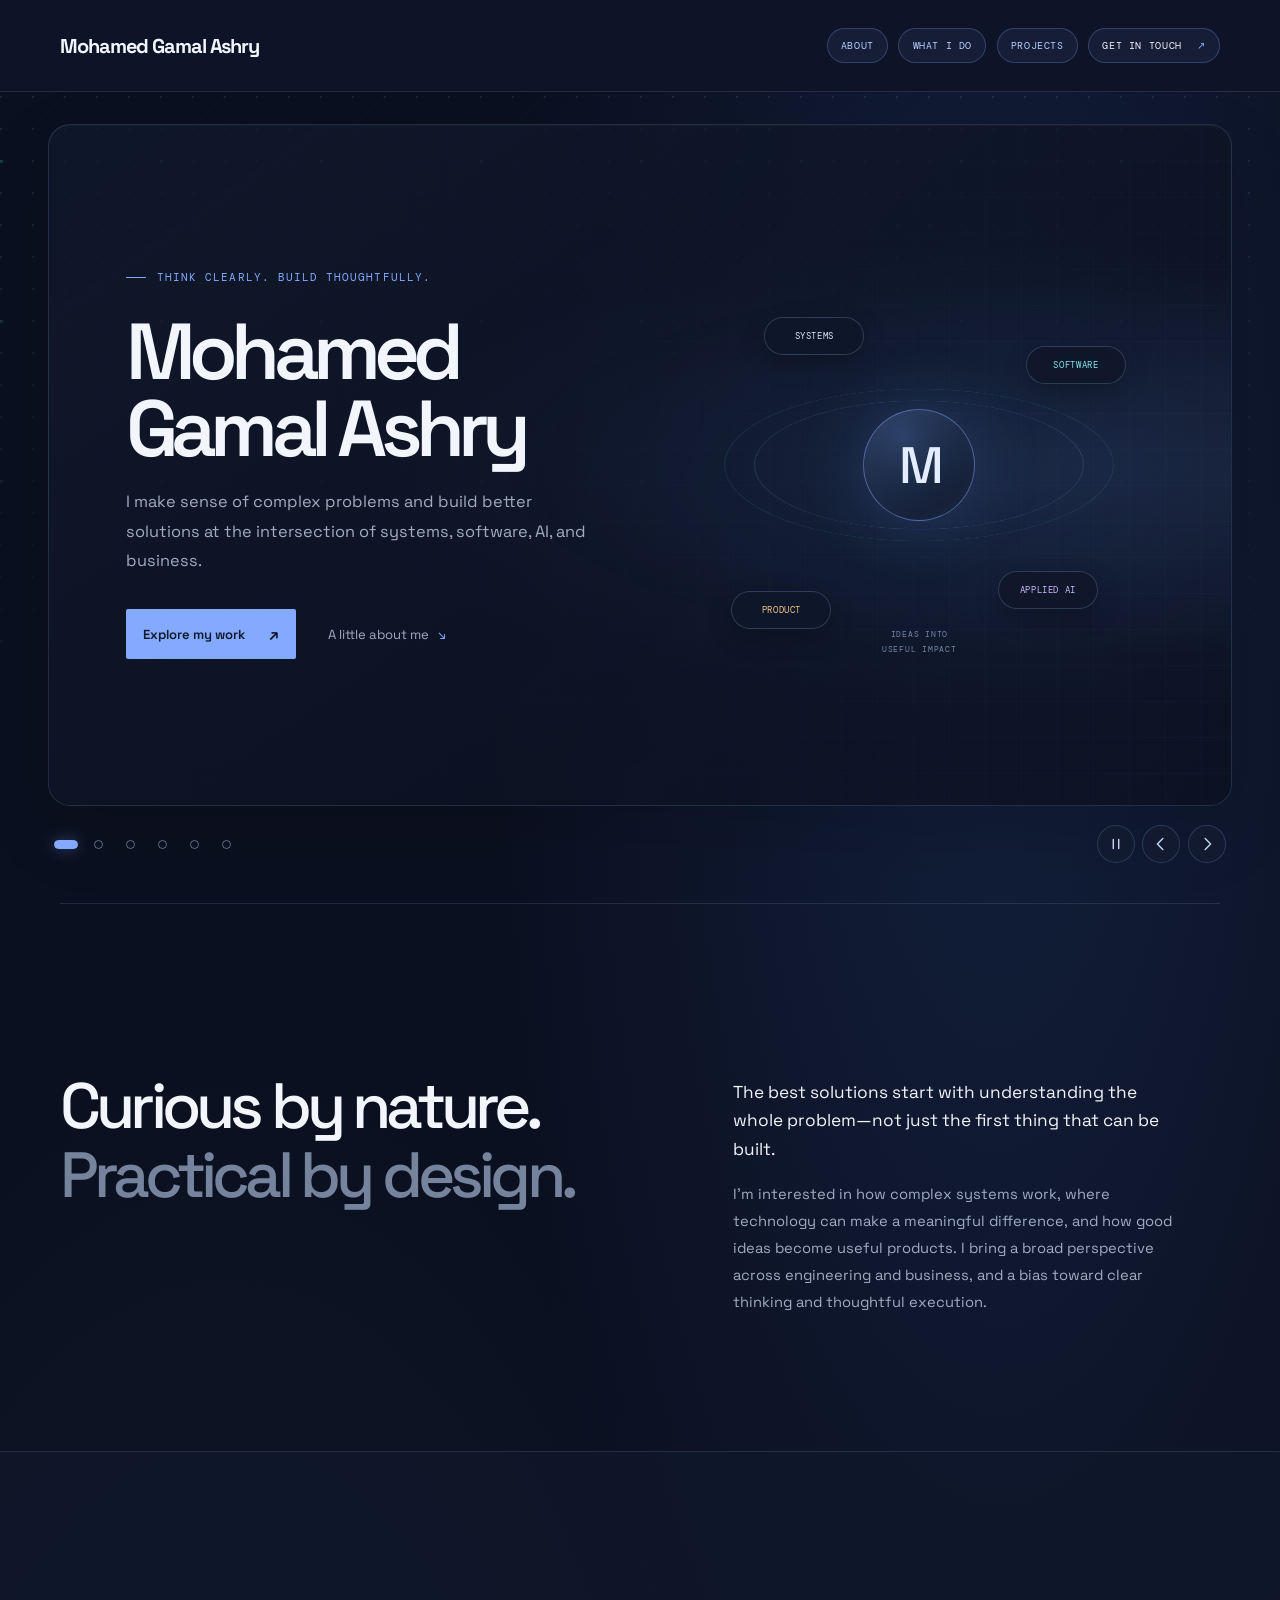
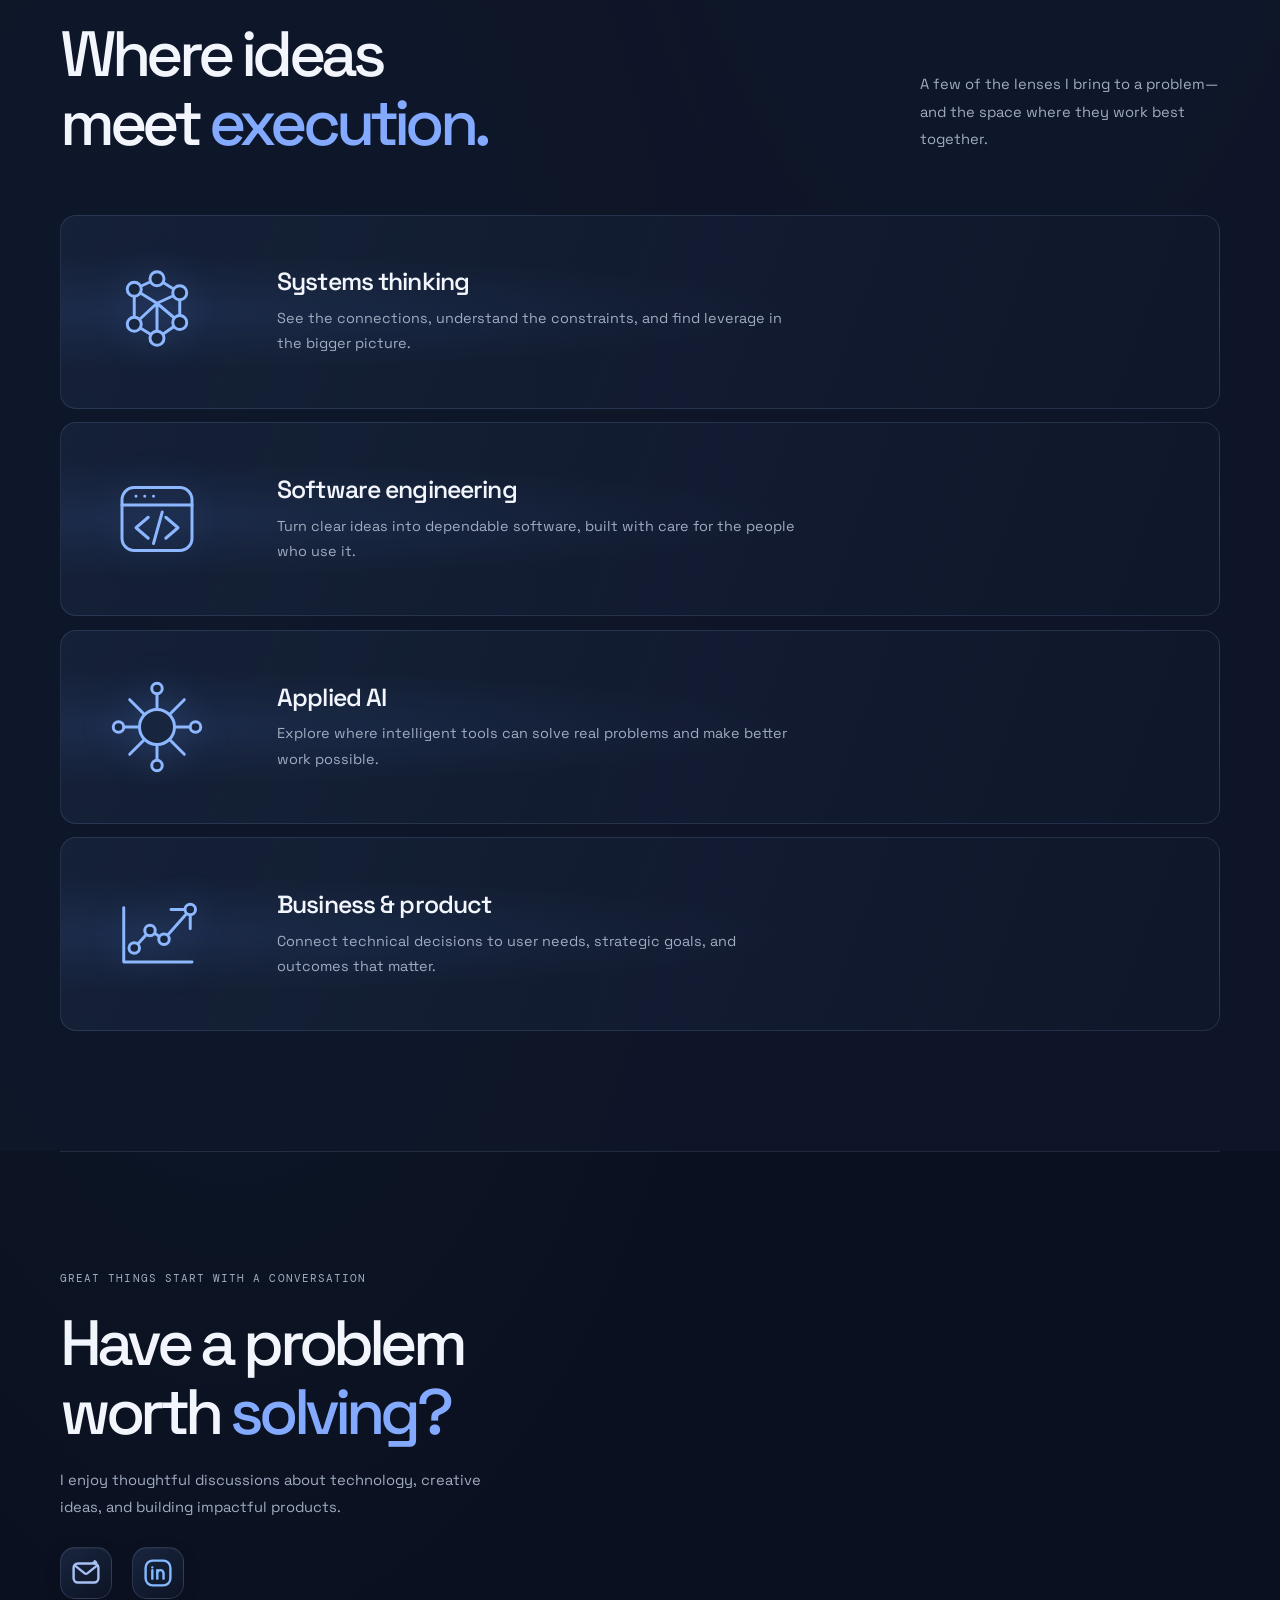
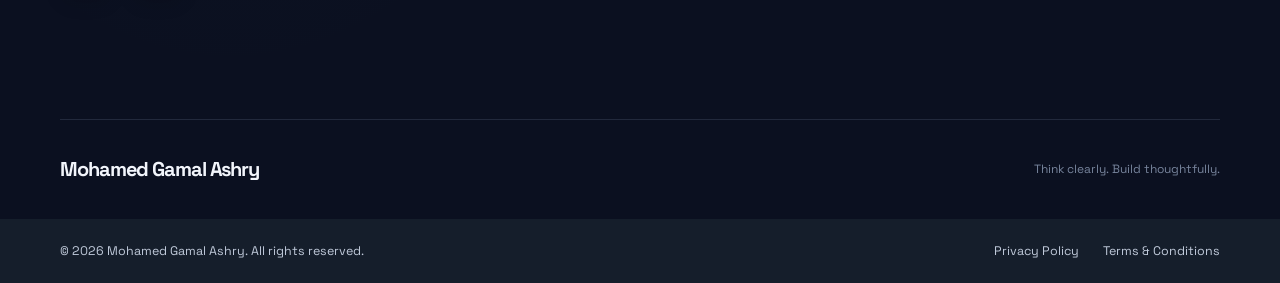
==== index.html @ 2bf95212 "Remove active slide name below carousel Keep the slide indicators and accessible carousel navigation" ====
<!doctype html>
<html lang="en">
<head>
    <meta charset="UTF-8">
    <meta name="viewport" content="width=device-width, initial-scale=1">
    <meta name="theme-color" content="#0b1020">
    <meta name="description" content="Mohamed Gamal Ashry thinks, engineers, and builds at the intersection of systems, software, AI, and business.">
    <meta property="og:type" content="website">
    <meta property="og:title" content="Mohamed Gamal Ashry">
    <meta property="og:description" content="Understanding complex problems and building better solutions at the intersection of systems, software, AI, and business.">
    <title>Mohamed Gamal Ashry</title>
    <link rel="preconnect" href="https://fonts.googleapis.com">
    <link rel="preconnect" href="https://fonts.gstatic.com" crossorigin>
    <link href="https://fonts.googleapis.com/css2?family=DM+Mono:wght@400;500&family=Space+Grotesk:wght@400;500;600;700&display=swap" rel="stylesheet">
    <link rel="stylesheet" href="style.css">
</head>
<body>
    <a class="skip-link" href="#main">Skip to content</a>

    <header class="site-header">
        <a class="wordmark" href="#top" aria-label="Mohamed Gamal Ashry, home">Mohamed Gamal Ashry</a>
        <button class="nav-toggle" type="button" aria-expanded="false" aria-controls="site-navigation" aria-label="Open navigation menu">
            <span class="nav-toggle-icon" aria-hidden="true"><span></span><span></span><span></span></span>
            <span class="nav-toggle-label">Menu</span>
        </button>
        <nav class="main-nav" id="site-navigation" aria-label="Main navigation">
            <a href="#about">About</a>
            <a href="#focus">What I do</a>
            <a href="projects.html">Projects</a>
            <a class="nav-contact" href="#contact">Get in touch <span aria-hidden="true">↗</span></a>
        </nav>
    </header>

    <main id="main">
        <section class="hero-journey section-shell" id="top" aria-label="A journey through my work">
            <div class="journey-viewport" data-journey role="region" aria-roledescription="carousel" aria-label="Portfolio highlights" tabindex="0">
                <div class="journey-track" id="journey-slides">
                    <article class="journey-slide journey-intro" role="group" aria-roledescription="slide" aria-label="1 of 6: Introduction" aria-labelledby="hero-title">
                        <div class="journey-copy">
                            <p class="journey-eyebrow">THINK CLEARLY. BUILD THOUGHTFULLY.</p>
                            <h1 id="hero-title">Mohamed<br>Gamal Ashry</h1>
                            <p class="hero-description">I make sense of complex problems and build better solutions at the intersection of systems, software, AI, and business.</p>
                            <div class="hero-actions">
                                <a class="button button-primary" href="projects.html">Explore my work <span aria-hidden="true">↗</span></a>
                                <a class="text-link" href="#about">A little about me <span aria-hidden="true">↘</span></a>
                            </div>
                        </div>
                        <div class="journey-visual intro-visual" aria-hidden="true">
                            <div class="intro-orbit orbit-one"></div>
                            <div class="intro-orbit orbit-two"></div>
                            <div class="intro-core"><span>M</span></div>
                            <span class="orbit-node node-systems">SYSTEMS</span>
                            <span class="orbit-node node-software">SOFTWARE</span>
                            <span class="orbit-node node-ai">APPLIED AI</span>
                            <span class="orbit-node node-product">PRODUCT</span>
                            <span class="orbit-center-label">IDEAS INTO<br>USEFUL IMPACT</span>
                        </div>
                    </article>

                    <article class="journey-slide journey-topic topic-systems" role="group" aria-roledescription="slide" aria-label="2 of 6: Systems thinking" aria-labelledby="systems-slide-title">
                        <div class="journey-copy">
                            <p class="journey-eyebrow">01 — SEE THE WHOLE PICTURE</p>
                            <h2 id="systems-slide-title">Systems<br><span>thinking.</span></h2>
                            <p class="hero-description">Understand how people, processes, and technology connect—then find the leverage point that makes the whole system work better.</p>
                            <p class="journey-note">Map relationships. Reveal constraints. Make better decisions.</p>
                        </div>
                        <div class="journey-visual network-visual" aria-hidden="true">
                            <svg viewBox="0 0 420 340" fill="none">
                                <path class="network-path" d="m112 95 93-44 104 62-8 116-102 58-96-54 9-138Zm93-44-1 186m-92-142 188 134m9-116L103 233m-86-80 104-58m196 18 76-43m-84 159 78 47m-206 31-48 39m138-18 6 70"></path>
                                <circle class="network-point point-blue" cx="112" cy="95" r="13"></circle>
                                <circle class="network-point point-cyan" cx="205" cy="51" r="17"></circle>
                                <circle class="network-point point-violet" cx="309" cy="113" r="13"></circle>
                                <circle class="network-point point-blue" cx="301" cy="229" r="18"></circle>
                                <circle class="network-point point-gold" cx="199" cy="287" r="13"></circle>
                                <circle class="network-point point-cyan" cx="103" cy="233" r="17"></circle>
                                <circle class="network-point point-violet" cx="205" cy="144" r="9"></circle>
                                <circle class="network-point point-blue" cx="17" cy="153" r="6"></circle>
                                <circle class="network-point point-cyan" cx="385" cy="70" r="7"></circle>
                                <circle class="network-point point-gold" cx="379" cy="276" r="7"></circle>
                                <circle class="network-point point-violet" cx="151" cy="356" r="6"></circle>
                                <circle class="network-point point-blue" cx="205" cy="357" r="6"></circle>
                            </svg>
                            <span class="visual-caption">EVERYTHING IS CONNECTED</span>
                        </div>
                    </article>

                    <article class="journey-slide journey-topic topic-software" role="group" aria-roledescription="slide" aria-label="3 of 6: Software engineering" aria-labelledby="software-slide-title">
                        <div class="journey-copy">
                            <p class="journey-eyebrow">02 — TURN IDEAS INTO TOOLS</p>
                            <h2 id="software-slide-title">Software<br><span>engineering.</span></h2>
                            <p class="hero-description">Build dependable digital products with thoughtful engineering, clear architecture, and care for the people who rely on them.</p>
                            <p class="journey-note">Thoughtful foundations. Useful details. Reliable outcomes.</p>
                        </div>
                        <div class="journey-visual code-visual" aria-hidden="true">
                            <div class="code-window">
                                <div class="code-window-bar"><i></i><i></i><i></i><span>build-something-useful</span></div>
                                <div class="code-lines">
                                    <span><b>01</b><i>const</i> idea = <em>"real problem"</em>;</span>
                                    <span><b>02</b><i>const</i> solution = <strong>design(idea);</strong></span>
                                    <span><b>03</b></span>
                                    <span><b>04</b><i>while</i> (usersNeedIt) {</span>
                                    <span><b>05</b><strong class="indent">buildWithCare(solution);</strong></span>
                                    <span><b>06</b><strong class="indent">makeItBetter();</strong></span>
                                    <span><b>07</b>}</span>
                                    <span><b>08</b></span>
                                    <span><b>09</b><i>return</i> <em>"useful impact"</em>;</span>
                                </div>
                                <div class="code-status"><span></span> BUILT WITH INTENTION</div>
                            </div>
                            <span class="visual-caption">IDEA → IMPLEMENTATION</span>
                        </div>
                    </article>

                    <article class="journey-slide journey-topic topic-ai" role="group" aria-roledescription="slide" aria-label="4 of 6: Applied AI" aria-labelledby="ai-slide-title">
                        <div class="journey-copy">
                            <p class="journey-eyebrow">03 — MAKE INTELLIGENCE USEFUL</p>
                            <h2 id="ai-slide-title">Applied<br><span>intelligence.</span></h2>
                            <p class="hero-description">Explore where AI can meaningfully help: augmenting human capability, simplifying complex work, and opening up new possibilities.</p>
                            <p class="journey-note">Human-centered. Purpose-led. Grounded in real needs.</p>
                        </div>
                        <div class="journey-visual ai-visual" aria-hidden="true">
                            <div class="ai-radar radar-one"></div>
                            <div class="ai-radar radar-two"></div>
                            <div class="ai-radar radar-three"></div>
                            <svg viewBox="0 0 340 340" fill="none">
                                <path d="M170 49v242M49 170h242M84 84l172 172m0-172L84 256"></path>
                                <path d="m170 103 17 50 50 17-50 17-17 50-17-50-50-17 50-17 17-50Z"></path>
                                <circle cx="170" cy="170" r="21"></circle>
                                <circle cx="170" cy="49" r="7"></circle>
                                <circle cx="291" cy="170" r="7"></circle>
                                <circle cx="170" cy="291" r="7"></circle>
                                <circle cx="49" cy="170" r="7"></circle>
                                <circle cx="84" cy="84" r="5"></circle>
                                <circle cx="256" cy="84" r="5"></circle>
                                <circle cx="84" cy="256" r="5"></circle>
                                <circle cx="256" cy="256" r="5"></circle>
                            </svg>
                            <span class="ai-label label-human">HUMAN NEEDS</span>
                            <span class="ai-label label-intelligence">INTELLIGENCE</span>
                            <span class="visual-caption">AMPLIFY WHAT PEOPLE CAN DO</span>
                        </div>
                    </article>

                    <article class="journey-slide journey-topic topic-product" role="group" aria-roledescription="slide" aria-label="5 of 6: Business and product" aria-labelledby="product-slide-title">
                        <div class="journey-copy">
                            <p class="journey-eyebrow">04 — CONNECT TECH TO VALUE</p>
                            <h2 id="product-slide-title">Business<br><span>&amp; product.</span></h2>
                            <p class="hero-description">Bring technology, customer needs, and business strategy together to create products that solve the right problems.</p>
                            <p class="journey-note">Start with people. Align on outcomes. Deliver lasting value.</p>
                        </div>
                        <div class="journey-visual product-visual" aria-hidden="true">
                            <div class="product-axis"><span>USER VALUE</span><span>BUSINESS GOALS</span></div>
                            <div class="product-diagram">
                                <div class="product-circle circle-user"><span>USER<br>NEEDS</span></div>
                                <div class="product-circle circle-tech"><span>TECH<br>CAPABILITY</span></div>
                                <div class="product-circle circle-business"><span>BUSINESS<br>VALUE</span></div>
                                <div class="product-center"><span>THE<br>RIGHT<br>PRODUCT</span></div>
                            </div>
                            <span class="visual-caption">ALIGN THE PARTS. CREATE VALUE.</span>
                        </div>
                    </article>

                    <article class="journey-slide journey-topic topic-projects" role="group" aria-roledescription="slide" aria-label="6 of 6: Projects" aria-labelledby="projects-slide-title">
                        <div class="journey-copy">
                            <p class="journey-eyebrow">05 — IDEAS, MADE REAL</p>
                            <h2 id="projects-slide-title">Built for<br><span>what’s next.</span></h2>
                            <p class="hero-description">The best way to understand an idea is to see it in action. A collection of projects is getting ready to launch.</p>
                            <div class="hero-actions">
                                <a class="button button-primary" href="projects.html">See the projects page <span aria-hidden="true">↗</span></a>
                                <a class="text-link" href="#contact">Let’s talk <span aria-hidden="true">↘</span></a>
                            </div>
                        </div>
                        <div class="journey-visual launch-visual" aria-hidden="true">
                            <div class="launch-grid"></div>
                            <div class="launch-orbit launch-orbit-one"></div>
                            <div class="launch-orbit launch-orbit-two"></div>
                            <div class="launch-core"><span></span></div>
                            <div class="launch-trail"></div>
                            <span class="launch-status"><i></i> PREPARING FOR LAUNCH</span>
                            <span class="visual-caption">MORE SOON</span>
                        </div>
                    </article>
                </div>
            </div>
            <div class="journey-controls" aria-controls="journey-slides">
                <div class="journey-pagination" role="group" aria-label="Choose a slide">
                    <button type="button" aria-label="Show introduction" aria-current="step"></button>
                    <button type="button" aria-label="Show systems thinking"></button>
                    <button type="button" aria-label="Show software engineering"></button>
                    <button type="button" aria-label="Show applied AI"></button>
                    <button type="button" aria-label="Show business and product"></button>
                    <button type="button" aria-label="Show projects"></button>
                </div>
                <div class="journey-actions">
                    <button class="journey-play" type="button" aria-label="Pause automatic slides" title="Pause automatic slides">
                        <svg class="pause-icon" viewBox="0 0 20 20" aria-hidden="true"><path d="M7 5v10m6-10v10"></path></svg>
                        <svg class="play-icon" viewBox="0 0 20 20" aria-hidden="true"><path d="m7 4 9 6-9 6V4Z"></path></svg>
                    </button>
                    <button class="journey-prev" type="button" aria-label="Previous slide" title="Previous slide">
                        <svg viewBox="0 0 20 20" aria-hidden="true"><path d="m12 4-6 6 6 6"></path></svg>
                    </button>
                    <button class="journey-next" type="button" aria-label="Next slide" title="Next slide">
                        <svg viewBox="0 0 20 20" aria-hidden="true"><path d="m8 4 6 6-6 6"></path></svg>
                    </button>
                </div>
            </div>
        </section>

        <section class="about section-shell section-block" id="about" aria-labelledby="about-title">
            <div class="about-content" data-reveal>
                <h2 id="about-title">Curious by nature.<br><span>Practical by design.</span></h2>
                <div class="about-details">
                    <p class="lead">The best solutions start with understanding the whole problem—not just the first thing that can be built.</p>
                    <p>I’m interested in how complex systems work, where technology can make a meaningful difference, and how good ideas become useful products. I bring a broad perspective across engineering and business, and a bias toward clear thinking and thoughtful execution.</p>
                </div>
            </div>
        </section>

        <section class="focus section-block" id="focus" aria-labelledby="focus-title">
            <div class="section-shell">
                <div class="focus-heading" data-reveal>
                    <h2 id="focus-title">Where ideas<br>meet <span>execution.</span></h2>
                    <p>A few of the lenses I bring to a problem—and the space where they work best together.</p>
                </div>
                <div class="focus-grid">
                    <article class="focus-card" data-reveal>
                        <div class="card-icon" aria-hidden="true">
                            <svg viewBox="0 0 64 64" fill="none">
                                <path d="M19 19 32 13l13 8v17l-13 9-13-8V19Z"></path>
                                <path d="m19 19 13 8 13-6M32 27v20M19 39l13-12 13 11"></path>
                                <circle cx="19" cy="19" r="4"></circle>
                                <circle cx="32" cy="13" r="4"></circle>
                                <circle cx="45" cy="21" r="4"></circle>
                                <circle cx="45" cy="38" r="4"></circle>
                                <circle cx="32" cy="47" r="4"></circle>
                                <circle cx="19" cy="39" r="4"></circle>
                            </svg>
                        </div>
                        <div class="focus-card-copy">
                            <h3>Systems thinking</h3>
                            <p>See the connections, understand the constraints, and find leverage in the bigger picture.</p>
                        </div>
                    </article>
                    <article class="focus-card" data-reveal>
                        <div class="card-icon" aria-hidden="true">
                            <svg viewBox="0 0 64 64" fill="none">
                                <rect x="12" y="14" width="40" height="36" rx="7"></rect>
                                <path d="M12 24h40M20 19h.01M25 19h.01M30 19h.01"></path>
                                <path d="m27 31-7 6 7 6m10-12 7 6-7 6m-2-15-5 18"></path>
                            </svg>
                        </div>
                        <div class="focus-card-copy">
                            <h3>Software engineering</h3>
                            <p>Turn clear ideas into dependable software, built with care for the people who use it.</p>
                        </div>
                    </article>
                    <article class="focus-card" data-reveal>
                        <div class="card-icon" aria-hidden="true">
                            <svg viewBox="0 0 64 64" fill="none">
                                <path d="M32 10v44M10 32h44M16.4 16.4l31.2 31.2m0-31.2L16.4 47.6"></path>
                                <circle cx="32" cy="32" r="10"></circle>
                                <circle cx="32" cy="10" r="3"></circle>
                                <circle cx="54" cy="32" r="3"></circle>
                                <circle cx="32" cy="54" r="3"></circle>
                                <circle cx="10" cy="32" r="3"></circle>
                            </svg>
                        </div>
                        <div class="focus-card-copy">
                            <h3>Applied AI</h3>
                            <p>Explore where intelligent tools can solve real problems and make better work possible.</p>
                        </div>
                    </article>
                    <article class="focus-card" data-reveal>
                        <div class="card-icon" aria-hidden="true">
                            <svg viewBox="0 0 64 64" fill="none">
                                <path d="M13 48V17m0 31h39"></path>
                                <path d="m19 40 9-10 8 5 15-17"></path>
                                <path d="M40 18h11v11"></path>
                                <circle cx="19" cy="40" r="3"></circle>
                                <circle cx="28" cy="30" r="3"></circle>
                                <circle cx="36" cy="35" r="3"></circle>
                                <circle cx="51" cy="18" r="3"></circle>
                            </svg>
                        </div>
                        <div class="focus-card-copy">
                            <h3>Business &amp; product</h3>
                            <p>Connect technical decisions to user needs, strategic goals, and outcomes that matter.</p>
                        </div>
                    </article>
                </div>
            </div>
        </section>

        <section class="contact section-shell section-block" id="contact" aria-labelledby="contact-title">
            <div class="contact-content" data-reveal>
                <p class="eyebrow">GREAT THINGS START WITH A CONVERSATION</p>
                <h2 id="contact-title">Have a problem<br>worth <span>solving?</span></h2>
                <p>I enjoy thoughtful discussions about technology, creative ideas, and building impactful products.</p>
                <div class="contact-links">
                    <a class="social-link email-link" href="mailto:mga.ashry@gmail.com" aria-label="Email Mohamed Gamal Ashry at mga.ashry@gmail.com" title="Email mga.ashry@gmail.com">
                        <svg aria-hidden="true" viewBox="0 0 24 24" focusable="false">
                            <rect x="3.25" y="5.25" width="17.5" height="13.5" rx="3"></rect>
                            <path d="m4.5 7 6.58 5.26a1.5 1.5 0 0 0 1.84 0L19.5 7"></path>
                            <path class="icon-spark" d="M18.25 3.5v2m1-1h-2"></path>
                        </svg>
                    </a>
                    <a class="social-link linkedin-link" href="https://www.linkedin.com/in/mohamedgamalashry" target="_blank" rel="noopener noreferrer" aria-label="Visit Mohamed Gamal Ashry on LinkedIn" title="Visit LinkedIn profile">
                        <svg aria-hidden="true" viewBox="0 0 24 24" focusable="false">
                            <rect x="3.25" y="3.25" width="17.5" height="17.5" rx="5"></rect>
                            <path d="M8 10v6m0-8v.01M11.5 16v-6m0 2.2a2.2 2.2 0 0 1 4.4 0V16"></path>
                        </svg>
                    </a>
                </div>
            </div>
        </section>
    </main>

    <footer class="site-footer">
        <div class="site-footer-main section-shell">
            <a class="wordmark" href="#top" aria-label="Back to top">Mohamed Gamal Ashry</a>
            <p>Think clearly. Build thoughtfully.</p>
            <a class="back-to-top" href="#top" aria-label="Back to top" title="Back to top">
                <svg viewBox="0 0 48 48" aria-hidden="true" focusable="false">
                    <circle class="scroll-progress-track" cx="24" cy="24" r="20"></circle>
                    <circle class="scroll-progress-ring" cx="24" cy="24" r="20"></circle>
                    <path class="back-to-top-arrow" d="M24 31V17m-6 6 6-6 6 6"></path>
                </svg>
            </a>
        </div>
        <div class="legal-bar">
            <div class="legal-bar-inner section-shell">
                <p>© <time datetime="2026">2026</time> Mohamed Gamal Ashry. All rights reserved.</p>
                <nav aria-label="Legal">
                    <a href="privacy-policy.html">Privacy Policy</a>
                    <a href="terms.html">Terms &amp; Conditions</a>
                </nav>
            </div>
        </div>
    </footer>
    <script src="site.js" defer></script>
</body>
</html>
---- style.css ----
:root {
    color-scheme: dark;
    --bg: #0b1020;
    --bg-raised: #10182b;
    --text: #f2f5fb;
    --muted: #a1acc1;
    --blue: #83aaff;
    --line: rgba(177, 197, 230, 0.14);
    --mono: "DM Mono", "SFMono-Regular", Consolas, monospace;
    --sans: "Space Grotesk", "Segoe UI", sans-serif;
}

* {
    box-sizing: border-box;
}

html {
    scroll-behavior: smooth;
    scroll-padding-top: 6rem;
}

body {
    margin: 0;
    background:
        radial-gradient(ellipse at 78% 17%, rgba(43, 83, 157, 0.22), transparent 32rem),
        radial-gradient(ellipse at 18% 62%, rgba(30, 115, 132, 0.1), transparent 34rem),
        var(--bg);
    color: var(--text);
    font-family: var(--sans);
    -webkit-font-smoothing: antialiased;
}

body::before {
    position: fixed;
    z-index: -1;
    inset: 0;
    background-image:
        radial-gradient(circle at 1px 1px, rgba(131, 170, 255, 0.16) 1px, transparent 1.6px),
        radial-gradient(circle at 1px 1px, rgba(77, 211, 194, 0.2) 2px, transparent 3px),
        linear-gradient(135deg, transparent 49.7%, rgba(131, 170, 255, 0.025) 50%, transparent 50.3%);
    background-size: 32px 32px, 160px 160px, 160px 160px;
    background-position: 0 0, 0 0, 0 0;
    content: "";
    pointer-events: none;
    mask-image: linear-gradient(to bottom, black, transparent 82%);
}

a {
    color: inherit;
    text-decoration: none;
}

a:focus-visible {
    outline: 2px solid var(--blue);
    outline-offset: 5px;
}

.skip-link {
    position: absolute;
    z-index: 10;
    top: 1rem;
    left: 1rem;
    padding: 0.75rem 1rem;
    transform: translateY(-160%);
    background: var(--text);
    color: var(--bg);
}

.skip-link:focus {
    transform: translateY(0);
}

.section-shell {
    width: min(1160px, calc(100% - 96px));
    margin-inline: auto;
}

.site-header {
    width: 100%;
    margin-inline: 0;
    padding-inline: max(48px, calc((100% - 1160px) / 2));
    position: sticky;
    top: 0;
    z-index: 10;
    display: flex;
    height: 92px;
    align-items: center;
    justify-content: space-between;
    border-bottom: 1px solid var(--line);
    background: #0d1427;
    backdrop-filter: blur(16px);
    transition: height 180ms ease, background-color 180ms ease, box-shadow 180ms ease;
}

.wordmark {
    min-width: 0;
    max-width: 300px;
    overflow: hidden;
    font-size: 1.25rem;
    font-weight: 700;
    letter-spacing: -0.055em;
    white-space: nowrap;
    transition: max-width 180ms ease, max-height 180ms ease, opacity 180ms ease, transform 180ms ease;
}

.site-header.is-scrolled {
    height: 76px;
    justify-content: flex-end;
    background: #0b1020;
    box-shadow: 0 12px 30px rgba(0, 0, 0, 0.18);
}

.site-header.is-scrolled .wordmark {
    max-width: 0;
    max-height: 0;
    opacity: 0;
    transform: translateX(-12px);
    pointer-events: none;
}

.nav-toggle {
    display: none;
}

.about-content h2 span,
.focus-heading h2 span,
.contact h2 span {
    color: var(--blue);
}

.main-nav {
    display: flex;
    align-items: center;
    gap: 0.65rem;
    color: #b9ceff;
    font-family: var(--mono);
    font-size: 0.65rem;
    letter-spacing: 0.06em;
    text-transform: uppercase;
    transition: gap 180ms ease, transform 180ms ease;
}

.main-nav a,
.text-link {
    transition: color 160ms ease, border-color 160ms ease, background-color 160ms ease;
}

.main-nav a:hover,
.text-link:hover {
    color: var(--text);
}

.main-nav a {
    padding: 0.62rem 0.82rem;
    border: 1px solid rgba(131, 170, 255, 0.26);
    border-radius: 999px;
    background: rgba(131, 170, 255, 0.07);
    white-space: nowrap;
    transition: color 160ms ease, border-color 160ms ease, background 160ms ease, box-shadow 160ms ease, padding 180ms ease, transform 160ms ease;
}

.main-nav a:hover,
.main-nav a:focus-visible {
    border-color: rgba(153, 136, 255, 0.82);
    background: linear-gradient(135deg, rgba(131, 170, 255, 0.24), rgba(139, 111, 255, 0.22));
    box-shadow: inset 0 1px 0 rgba(255, 255, 255, 0.1), 0 0 18px rgba(111, 132, 255, 0.2);
    transform: translateY(-1px);
}

.main-nav a[aria-current="page"] {
    border-color: rgba(153, 136, 255, 0.68);
    background: linear-gradient(135deg, rgba(131, 170, 255, 0.2), rgba(139, 111, 255, 0.17));
    box-shadow: inset 0 1px 0 rgba(255, 255, 255, 0.08), 0 0 16px rgba(111, 132, 255, 0.14);
    color: var(--text);
}

.site-header.is-scrolled .main-nav {
    gap: 0.85rem;
    transform: translateX(8px);
}

.site-header.is-scrolled .main-nav a {
    padding-inline: 0.96rem;
}

.main-nav .nav-contact {
    color: var(--text);
}

.nav-contact span {
    margin-left: 0.55rem;
    color: var(--blue);
}

.hero-journey {
    --journey-accent: #83aaff;
    width: min(1320px, calc(100% - 96px));
    margin-inline: auto;
    padding-block: 2rem 2.5rem;
}

.journey-viewport {
    overflow: hidden;
    border: 1px solid rgba(145, 177, 235, 0.16);
    border-radius: 22px;
    background:
        radial-gradient(ellipse at 82% 52%, rgba(65, 105, 179, 0.11), transparent 48%),
        linear-gradient(145deg, rgba(16, 25, 44, 0.83), rgba(11, 16, 30, 0.72));
    box-shadow: inset 0 1px 0 rgba(255, 255, 255, 0.035), 0 26px 70px rgba(0, 0, 0, 0.14);
}

.journey-viewport:focus-visible {
    outline: 2px solid var(--blue);
    outline-offset: 5px;
}

.journey-track {
    display: flex;
    overflow-x: auto;
    overscroll-behavior-x: contain;
    scroll-snap-type: x mandatory;
    scrollbar-width: none;
    scroll-behavior: smooth;
}

.journey-track::-webkit-scrollbar {
    display: none;
}

.journey-slide {
    --slide-accent: #83aaff;
    position: relative;
    display: grid;
    min-width: 100%;
    min-height: clamp(560px, calc(100svh - 220px), 710px);
    grid-template-columns: minmax(0, 1fr) minmax(340px, 0.95fr);
    align-items: center;
    gap: clamp(2rem, 5vw, 5rem);
    overflow: hidden;
    padding: clamp(2.5rem, 6vw, 5.5rem);
    isolation: isolate;
    scroll-snap-align: start;
    scroll-snap-stop: always;
}

.journey-slide::before {
    position: absolute;
    z-index: -1;
    inset: 0;
    background:
        radial-gradient(ellipse at 88% 50%, color-mix(in srgb, var(--slide-accent) 10%, transparent), transparent 42%),
        linear-gradient(rgba(138, 170, 228, 0.026) 1px, transparent 1px),
        linear-gradient(90deg, rgba(138, 170, 228, 0.026) 1px, transparent 1px);
    background-size: auto, 36px 36px, 36px 36px;
    content: "";
    mask-image: linear-gradient(110deg, transparent 20%, black);
    pointer-events: none;
}

.journey-slide.is-active {
    --slide-active: 1;
}

.journey-copy {
    position: relative;
    z-index: 1;
    max-width: 590px;
}

.journey-eyebrow {
    display: flex;
    align-items: center;
    gap: 0.7rem;
    margin: 0 0 1.8rem;
    color: var(--slide-accent);
    font-family: var(--mono);
    font-size: 0.66rem;
    letter-spacing: 0.1em;
}

.journey-eyebrow::before {
    width: 20px;
    height: 1px;
    background: currentColor;
    content: "";
}

.journey-slide h1,
.journey-slide h2 {
    margin: 0;
    font-size: clamp(3.7rem, 7vw, 6.3rem);
    font-weight: 600;
    letter-spacing: -0.085em;
    line-height: 0.98;
}

.journey-slide h2 span {
    color: var(--slide-accent);
}

.journey-intro h1 {
    font-size: clamp(4rem, 6.2vw, 5.8rem);
}

.hero-description {
    max-width: 470px;
    margin: 1.2rem 0 0;
    color: var(--muted);
    font-size: 1.02rem;
    line-height: 1.8;
}

.journey-note {
    display: flex;
    align-items: center;
    gap: 0.75rem;
    margin: 1.8rem 0 0;
    color: #c5d1e6;
    font-family: var(--mono);
    font-size: 0.62rem;
    letter-spacing: 0.035em;
}

.journey-note::before {
    width: 6px;
    height: 6px;
    border-radius: 50%;
    background: var(--slide-accent);
    box-shadow: 0 0 12px color-mix(in srgb, var(--slide-accent) 55%, transparent);
    content: "";
}

.hero-actions {
    display: flex;
    align-items: center;
    flex-wrap: wrap;
    gap: 1.5rem 2rem;
    margin-top: 2.1rem;
}

.button {
    display: inline-flex;
    min-height: 48px;
    align-items: center;
    justify-content: center;
    gap: 1.5rem;
    padding: 0.85rem 1rem;
    border: 1px solid transparent;
    border-radius: 2px;
    font-size: 0.82rem;
    font-weight: 600;
    transition: transform 180ms ease, background 180ms ease, box-shadow 180ms ease;
}

.button:hover,
.button:focus-visible {
    transform: translateY(-2px);
    box-shadow: 0 9px 26px rgba(91, 132, 219, 0.2);
}

.button-primary {
    background: var(--blue);
    color: #10182a;
}

.button-primary:hover {
    background: #a2bdff;
}

.button span {
    font-size: 1rem;
    transition: transform 180ms ease;
}

.button:hover span,
.button:focus-visible span {
    transform: translate(2px, -2px);
}

.text-link {
    color: var(--muted);
    font-size: 0.82rem;
}

.text-link span {
    display: inline-block;
    margin-left: 0.4rem;
    color: var(--blue);
    transition: transform 180ms ease;
}

.text-link:hover span,
.text-link:focus-visible span {
    transform: translate(2px, -2px);
}

.journey-visual {
    position: relative;
    display: grid;
    width: min(100%, 480px);
    min-height: 370px;
    justify-self: center;
    place-items: center;
    color: var(--slide-accent);
}

.journey-visual svg {
    width: 100%;
    overflow: visible;
}

.visual-caption {
    position: absolute;
    right: 0;
    bottom: 0.5rem;
    color: #7788a5;
    font-family: var(--mono);
    font-size: 0.55rem;
    letter-spacing: 0.1em;
}

.journey-intro {
    --slide-accent: #83aaff;
}

.journey-topic {
    --slide-accent: #83aaff;
}

.topic-systems {
    --slide-accent: #83aaff;
}

.topic-software {
    --slide-accent: #65d9e9;
}

.topic-ai {
    --slide-accent: #bd9aff;
}

.topic-product {
    --slide-accent: #f2bb72;
}

.topic-projects {
    --slide-accent: #73e0bd;
}

.intro-visual {
    min-height: 410px;
}

.intro-orbit {
    position: absolute;
    width: min(78%, 330px);
    aspect-ratio: 1;
    border: 1px solid rgba(131, 170, 255, 0.2);
    border-radius: 50%;
}

.orbit-one {
    transform: rotateX(67deg) rotateZ(-24deg);
}

.orbit-two {
    width: min(92%, 390px);
    border-color: rgba(77, 211, 194, 0.16);
    transform: rotateX(67deg) rotateZ(34deg);
}

.intro-core {
    position: relative;
    z-index: 1;
    display: grid;
    width: 112px;
    aspect-ratio: 1;
    place-items: center;
    border: 1px solid rgba(131, 170, 255, 0.5);
    border-radius: 50%;
    background: radial-gradient(circle at 35% 25%, #2c4166, #111b30 72%);
    box-shadow: 0 0 70px rgba(91, 132, 219, 0.24), inset 0 0 35px rgba(131, 170, 255, 0.12);
    color: #e4edff;
    font-size: 3.2rem;
    font-weight: 500;
    letter-spacing: -0.1em;
}

.orbit-node {
    position: absolute;
    z-index: 2;
    display: grid;
    min-width: 100px;
    min-height: 38px;
    place-items: center;
    padding-inline: 0.75rem;
    border: 1px solid rgba(145, 177, 235, 0.24);
    border-radius: 999px;
    background: rgba(15, 24, 42, 0.95);
    box-shadow: 0 8px 24px rgba(0, 0, 0, 0.24);
    color: #dbe6fb;
    font-family: var(--mono);
    font-size: 0.56rem;
    letter-spacing: 0.07em;
}

.node-systems {
    top: 14%;
    left: 17%;
}

.node-software {
    top: 21%;
    right: 6%;
    color: #83e5f0;
}

.node-ai {
    right: 12%;
    bottom: 15%;
    color: #d0b8ff;
}

.node-product {
    bottom: 10%;
    left: 10%;
    color: #f2c688;
}

.orbit-center-label {
    position: absolute;
    bottom: 3%;
    left: 50%;
    color: #7587a4;
    font-family: var(--mono);
    font-size: 0.52rem;
    letter-spacing: 0.09em;
    line-height: 1.8;
    text-align: center;
    transform: translateX(-50%);
}

.network-visual svg {
    width: min(100%, 420px);
}

.network-path {
    stroke: rgba(140, 175, 243, 0.36);
    stroke-dasharray: 5 7;
    stroke-width: 1;
}

.network-point {
    fill: #111a2e;
    stroke-width: 2;
}

.point-blue {
    stroke: #83aaff;
}

.point-cyan {
    stroke: #65d9e9;
}

.point-violet {
    stroke: #bd9aff;
}

.point-gold {
    stroke: #f2bb72;
}

.code-visual {
    --slide-accent: #65d9e9;
}

.code-window {
    width: min(100%, 420px);
    overflow: hidden;
    border: 1px solid rgba(101, 217, 233, 0.24);
    border-radius: 14px;
    background: linear-gradient(145deg, rgba(21, 35, 53, 0.97), rgba(10, 19, 31, 0.98));
    box-shadow: 0 25px 65px rgba(0, 0, 0, 0.28), 0 0 50px rgba(101, 217, 233, 0.06);
}

.code-window-bar {
    display: flex;
    height: 46px;
    align-items: center;
    gap: 6px;
    padding-inline: 1rem;
    border-bottom: 1px solid rgba(147, 177, 213, 0.11);
}

.code-window-bar i {
    width: 7px;
    height: 7px;
    border-radius: 50%;
    background: #e98b86;
}

.code-window-bar i:nth-child(2) {
    background: #e9c27f;
}

.code-window-bar i:nth-child(3) {
    background: #70d2a3;
}

.code-window-bar span {
    margin-left: auto;
    color: #71849d;
    font-family: var(--mono);
    font-size: 0.52rem;
}

.code-lines {
    display: grid;
    gap: 0.45rem;
    padding: 1.25rem 1rem;
    color: #dae7f9;
    font-family: var(--mono);
    font-size: clamp(0.55rem, 1vw, 0.68rem);
    white-space: nowrap;
}

.code-lines span {
    display: block;
}

.code-lines b {
    display: inline-block;
    width: 2.1em;
    margin-right: 0.6rem;
    color: #52657f;
    font-weight: 400;
}

.code-lines i {
    color: #c69cff;
    font-style: normal;
}

.code-lines em {
    color: #9addb7;
    font-style: normal;
}

.code-lines strong {
    color: #79d9e8;
    font-weight: 400;
}

.code-lines .indent {
    padding-left: 2em;
}

.code-status {
    display: flex;
    align-items: center;
    gap: 0.55rem;
    padding: 0.75rem 1rem;
    border-top: 1px solid rgba(147, 177, 213, 0.11);
    color: #96a8bd;
    font-family: var(--mono);
    font-size: 0.52rem;
    letter-spacing: 0.07em;
}

.code-status span,
.launch-status i {
    width: 6px;
    height: 6px;
    border-radius: 50%;
    background: #70d2a3;
    box-shadow: 0 0 10px rgba(112, 210, 163, 0.55);
}

.ai-visual {
    min-height: 410px;
}

.ai-visual svg {
    position: relative;
    z-index: 1;
    width: min(85%, 330px);
    stroke: #bd9aff;
    stroke-linecap: round;
    stroke-linejoin: round;
    stroke-width: 1.1;
    filter: drop-shadow(0 0 14px rgba(189, 154, 255, 0.28));
}

.ai-visual svg circle {
    fill: #161c30;
}

.ai-radar {
    position: absolute;
    width: 76%;
    aspect-ratio: 1;
    border: 1px solid rgba(189, 154, 255, 0.15);
    border-radius: 50%;
}

.radar-two {
    width: 58%;
    border-color: rgba(189, 154, 255, 0.2);
}

.radar-three {
    width: 38%;
    border-color: rgba(189, 154, 255, 0.24);
}

.ai-label {
    position: absolute;
    z-index: 2;
    padding: 0.55rem 0.7rem;
    border: 1px solid rgba(189, 154, 255, 0.24);
    border-radius: 999px;
    background: #111827;
    color: #dbcaff;
    font-family: var(--mono);
    font-size: 0.5rem;
    letter-spacing: 0.08em;
}

.label-human {
    top: 14%;
    left: 1%;
}

.label-intelligence {
    right: 0;
    bottom: 17%;
}

.product-visual {
    min-height: 410px;
}

.product-axis {
    position: absolute;
    top: 10%;
    right: 0;
    left: 0;
    display: flex;
    justify-content: space-between;
    color: #9a8c78;
    font-family: var(--mono);
    font-size: 0.5rem;
    letter-spacing: 0.08em;
}

.product-diagram {
    position: relative;
    width: min(88%, 340px);
    aspect-ratio: 1;
}

.product-circle {
    position: absolute;
    display: grid;
    width: 62%;
    aspect-ratio: 1;
    place-items: center;
    border: 1px solid color-mix(in srgb, var(--circle-color) 64%, transparent);
    border-radius: 50%;
    background: color-mix(in srgb, var(--circle-color) 10%, transparent);
    color: #eee5d8;
    font-family: var(--mono);
    font-size: 0.56rem;
    letter-spacing: 0.08em;
    line-height: 1.7;
    text-align: center;
}

.circle-user {
    --circle-color: #83aaff;
    top: 0;
    left: 19%;
}

.circle-tech {
    --circle-color: #65d9e9;
    bottom: 2%;
    left: 0;
}

.circle-business {
    --circle-color: #f2bb72;
    right: 0;
    bottom: 2%;
}

.product-center {
    position: absolute;
    z-index: 1;
    top: 39%;
    left: 37%;
    display: grid;
    width: 26%;
    aspect-ratio: 1;
    place-items: center;
    border: 1px solid rgba(242, 187, 114, 0.46);
    border-radius: 50%;
    background: #2c271f;
    box-shadow: 0 0 28px rgba(242, 187, 114, 0.16);
    color: #ffe0b2;
    font-family: var(--mono);
    font-size: 0.49rem;
    line-height: 1.4;
    text-align: center;
}

.launch-visual {
    --slide-accent: #73e0bd;
    min-height: 410px;
}

.launch-grid {
    position: absolute;
    inset: 9%;
    background-image:
        linear-gradient(rgba(115, 224, 189, 0.09) 1px, transparent 1px),
        linear-gradient(90deg, rgba(115, 224, 189, 0.09) 1px, transparent 1px);
    background-size: 28px 28px;
    mask-image: radial-gradient(ellipse, black, transparent 72%);
}

.launch-orbit {
    position: absolute;
    width: min(72%, 300px);
    aspect-ratio: 1;
    border: 1px solid rgba(115, 224, 189, 0.3);
    border-radius: 50%;
    transform: rotateX(70deg) rotateZ(-26deg);
}

.launch-orbit-two {
    width: min(90%, 370px);
    border-color: rgba(131, 170, 255, 0.23);
    transform: rotateX(70deg) rotateZ(30deg);
}

.launch-core {
    position: relative;
    z-index: 1;
    display: grid;
    width: 92px;
    aspect-ratio: 1;
    place-items: center;
    border: 1px solid rgba(115, 224, 189, 0.45);
    border-radius: 50%;
    background: radial-gradient(circle at 35% 25%, #24574d, #102522 72%);
    box-shadow: 0 0 55px rgba(115, 224, 189, 0.2);
}

.launch-core span {
    width: 0;
    height: 0;
    border-top: 14px solid transparent;
    border-bottom: 14px solid transparent;
    border-left: 21px solid #a5f3d6;
    filter: drop-shadow(0 0 8px rgba(115, 224, 189, 0.55));
    transform: translateX(3px);
}

.launch-trail {
    position: absolute;
    top: 27%;
    right: 17%;
    width: 92px;
    height: 1px;
    background: linear-gradient(90deg, transparent, #73e0bd);
    transform: rotate(-42deg);
}

.launch-status {
    position: absolute;
    top: 12%;
    left: 0;
    display: flex;
    align-items: center;
    gap: 0.5rem;
    color: #b3e9d7;
    font-family: var(--mono);
    font-size: 0.52rem;
    letter-spacing: 0.08em;
}

.journey-controls {
    display: grid;
    grid-template-columns: 1fr auto;
    align-items: center;
    gap: 1rem;
    padding: 1.2rem 0.4rem 0;
}

.journey-pagination {
    display: flex;
    align-items: center;
    gap: 0.5rem;
}

.journey-pagination button {
    width: 24px;
    height: 24px;
    padding: 0;
    border: 0;
    background: transparent;
    cursor: pointer;
}

.journey-pagination button::before {
    display: block;
    width: 7px;
    height: 7px;
    margin: auto;
    border: 1px solid rgba(161, 189, 234, 0.52);
    border-radius: 50%;
    background: transparent;
    content: "";
    transition: width 180ms ease, border-color 180ms ease, border-radius 180ms ease, background 180ms ease, box-shadow 180ms ease;
}

.journey-pagination button[aria-current="step"]::before {
    width: 22px;
    border-color: var(--journey-accent);
    border-radius: 999px;
    background: var(--journey-accent);
    box-shadow: 0 0 14px rgba(131, 170, 255, 0.34);
}

.journey-actions {
    display: flex;
    justify-content: flex-end;
    gap: 0.45rem;
}

.journey-actions button {
    display: grid;
    width: 38px;
    height: 38px;
    place-items: center;
    padding: 0;
    border: 1px solid rgba(131, 170, 255, 0.22);
    border-radius: 50%;
    background: rgba(18, 28, 48, 0.78);
    color: #c5d5f1;
    cursor: pointer;
    transition: border-color 160ms ease, background 160ms ease, color 160ms ease, transform 160ms ease;
}

.journey-actions button:hover {
    transform: translateY(-2px);
    border-color: rgba(131, 170, 255, 0.65);
    background: rgba(131, 170, 255, 0.14);
    color: #fff;
}

.journey-actions button svg {
    width: 18px;
    height: 18px;
    fill: none;
    stroke: currentColor;
    stroke-linecap: round;
    stroke-linejoin: round;
    stroke-width: 1.6;
}

.journey-play .play-icon,
.journey-play[aria-label^="Pause"] .play-icon {
    display: none;
}

.journey-play[aria-label^="Play"] .play-icon {
    display: block;
}

.journey-play[aria-label^="Play"] .pause-icon {
    display: none;
}

.journey-slide.is-active .journey-copy,
.journey-slide.is-active .journey-visual {
    animation: journey-enter 620ms cubic-bezier(0.2, 0.7, 0.2, 1) both;
}

.journey-slide.is-active .journey-visual {
    animation-delay: 80ms;
}

@keyframes journey-enter {
    from {
        opacity: 0;
        translate: 0 12px;
    }

    to {
        opacity: 1;
        translate: 0 0;
    }
}

.journey-intro.is-active .orbit-one {
    animation: orbit-float 9s ease-in-out infinite;
}

.journey-intro.is-active .orbit-two {
    animation: orbit-float 11s ease-in-out -2s infinite reverse;
}

@keyframes orbit-float {
    0%,
    100% {
        rotate: 0deg;
    }

    50% {
        rotate: 8deg;
    }
}

.motion-ready [data-reveal] {
    opacity: 0;
    translate: 0 22px;
    transition: opacity 560ms ease var(--reveal-delay, 0ms), translate 560ms cubic-bezier(0.2, 0.7, 0.2, 1) var(--reveal-delay, 0ms);
}

.motion-ready [data-reveal].is-visible {
    opacity: 1;
    translate: 0 0;
}

.motion-ready .focus-card:nth-child(2) {
    --reveal-delay: 70ms;
}

.motion-ready .focus-card:nth-child(3) {
    --reveal-delay: 140ms;
}

.motion-ready .focus-card:nth-child(4) {
    --reveal-delay: 210ms;
}

.motion-ready .focus-card {
    transition:
        opacity 560ms ease var(--reveal-delay, 0ms),
        translate 560ms cubic-bezier(0.2, 0.7, 0.2, 1) var(--reveal-delay, 0ms),
        background 220ms ease,
        border-color 220ms ease,
        box-shadow 220ms ease,
        transform 220ms ease;
}

.eyebrow,
.section-index,
.scroll-cue {
    font-family: var(--mono);
    font-size: 0.66rem;
    letter-spacing: 0.1em;
}

.eyebrow {
    display: flex;
    align-items: center;
    gap: 0.7rem;
    margin: 0 0 1.8rem;
    color: var(--muted);
}

.scroll-cue {
    position: absolute;
    bottom: 2.5rem;
    left: 0;
    display: flex;
    align-items: center;
    gap: 0.8rem;
    color: #77849c;
    font-size: 0.58rem;
}

.scroll-line {
    width: 28px;
    height: 1px;
    background: var(--blue);
}

.section-block {
    padding-block: 7.5rem;
    border-top: 1px solid var(--line);
}

.section-index {
    color: var(--blue);
}

.about-content {
    display: grid;
    grid-template-columns: 1fr 0.8fr;
    gap: 4rem;
    margin-top: 3rem;
}

.about-content h2,
.focus-heading h2,
.contact h2 {
    margin: 0;
    font-size: clamp(2.5rem, 5vw, 4.4rem);
    font-weight: 500;
    letter-spacing: -0.075em;
    line-height: 1.08;
}

.about-content h2 span {
    color: #75839d;
}

.about-details {
    max-width: 440px;
    padding-top: 0.35rem;
}

.about-details p,
.focus-heading > p,
.focus-card p,
.contact-content > p:not(.eyebrow):not(.contact-note) {
    color: var(--muted);
    font-size: 0.92rem;
    line-height: 1.85;
}

.about-details .lead {
    margin-top: 0;
    color: var(--text);
    font-size: 1.08rem;
    line-height: 1.65;
}

.focus {
    background: rgba(16, 24, 43, 0.72);
}

.focus-heading {
    display: flex;
    align-items: end;
    justify-content: space-between;
    gap: 3rem;
    margin-top: 3rem;
}

.focus-heading > p {
    max-width: 300px;
    margin-bottom: 0.35rem;
}

.focus-grid {
    display: grid;
    grid-template-columns: 1fr;
    gap: 0.85rem;
    margin-top: 3.5rem;
}

.focus-card {
    position: relative;
    display: flex;
    min-height: 180px;
    align-items: center;
    gap: clamp(1.5rem, 5vw, 4rem);
    overflow: hidden;
    padding: clamp(1.5rem, 4vw, 2.5rem);
    border: 1px solid rgba(135, 163, 215, 0.17);
    border-radius: 1rem;
    background:
        radial-gradient(ellipse at 8% 50%, rgba(76, 123, 211, 0.13), transparent 42%),
        linear-gradient(110deg, rgba(22, 34, 57, 0.96), rgba(16, 24, 43, 0.86));
    transition: background 220ms ease, border-color 220ms ease, box-shadow 220ms ease, transform 220ms ease;
}

.focus-card:hover {
    z-index: 1;
    transform: translateX(5px);
    border-color: rgba(131, 170, 255, 0.42);
    background:
        radial-gradient(ellipse at 8% 50%, rgba(76, 123, 211, 0.21), transparent 48%),
        linear-gradient(110deg, #192944, #131d32);
    box-shadow: 0 16px 38px rgba(0, 0, 0, 0.22), inset 0 0 0 1px rgba(131, 170, 255, 0.08);
}

.card-icon {
    display: grid;
    width: clamp(76px, 10vw, 112px);
    height: clamp(76px, 10vw, 112px);
    flex: 0 0 auto;
    place-items: center;
    color: #8db7ff;
    filter: drop-shadow(0 0 18px rgba(91, 151, 255, 0.22));
}

.card-icon svg {
    width: 100%;
    height: 100%;
    overflow: visible;
    stroke: currentColor;
    stroke-linecap: round;
    stroke-linejoin: round;
    stroke-width: 1.7;
}

.card-icon svg circle {
    fill: #17253e;
}

.focus-card-copy {
    max-width: 680px;
}

.focus-card h3 {
    margin: 0 0 0.55rem;
    font-size: clamp(1.2rem, 2.2vw, 1.55rem);
    font-weight: 550;
    letter-spacing: -0.035em;
}

.focus-card p {
    margin: 0;
    max-width: 58ch;
    font-size: 0.9rem;
    line-height: 1.75;
}

.contact {
    display: grid;
    grid-template-columns: 1fr 1.3fr;
    gap: 4rem;
}

.contact-content {
    max-width: 620px;
}

.contact-content .eyebrow {
    margin-bottom: 1.5rem;
}

.contact-content > p:not(.eyebrow):not(.contact-note) {
    max-width: 430px;
    margin: 1.2rem 0 1.6rem;
}

.contact-links {
    display: flex;
    flex-wrap: wrap;
    align-items: center;
    gap: 1.25rem;
}

.social-link {
    display: grid;
    width: 52px;
    height: 52px;
    place-items: center;
    border: 1px solid rgba(150, 174, 216, 0.2);
    border-radius: 15px;
    background: linear-gradient(145deg, rgba(29, 44, 72, 0.78), rgba(13, 20, 36, 0.92));
    color: #a9c0f4;
    box-shadow: inset 0 1px 0 rgba(255, 255, 255, 0.04), 0 5px 18px rgba(0, 0, 0, 0.12);
    transition: border-color 180ms ease, color 180ms ease, background 180ms ease, box-shadow 180ms ease, transform 180ms ease;
}

.social-link:hover {
    transform: translateY(-3px);
    border-color: rgba(131, 170, 255, 0.65);
    background: linear-gradient(145deg, rgba(43, 65, 104, 0.88), rgba(17, 29, 52, 0.98));
    color: #d3e0ff;
    box-shadow: 0 9px 25px rgba(4, 9, 20, 0.3), 0 0 18px rgba(88, 132, 218, 0.13);
}

.social-link svg {
    width: 34px;
    height: 34px;
    fill: none;
    stroke: currentColor;
    stroke-linecap: round;
    stroke-linejoin: round;
    stroke-width: 1.7;
}

.email-link .icon-spark {
    stroke-width: 1.5;
}

.linkedin-link {
    color: #84b9ff;
}

.site-footer-main {
    display: flex;
    min-height: 100px;
    align-items: center;
    justify-content: space-between;
    border-top: 1px solid var(--line);
}

.site-footer-main p {
    color: #77849c;
    font-size: 0.75rem;
}

.back-to-top {
    position: fixed;
    z-index: 8;
    right: max(24px, calc((100vw - 1160px) / 2));
    bottom: 28px;
    display: grid;
    width: 54px;
    height: 54px;
    place-items: center;
    border: 1px solid rgba(131, 170, 255, 0.22);
    border-radius: 50%;
    background: rgba(13, 20, 39, 0.92);
    color: var(--blue);
    opacity: 0;
    pointer-events: none;
    transform: translateY(10px);
    visibility: hidden;
    transition: opacity 180ms ease, transform 180ms ease, visibility 180ms ease, border-color 180ms ease, box-shadow 180ms ease;
    backdrop-filter: blur(12px);
}

.back-to-top.is-visible {
    opacity: 1;
    pointer-events: auto;
    transform: translateY(0);
    visibility: visible;
}

.back-to-top:hover,
.back-to-top:focus-visible {
    border-color: rgba(131, 170, 255, 0.7);
    box-shadow: 0 0 24px rgba(91, 151, 255, 0.22);
    color: var(--text);
}

.back-to-top svg {
    width: 100%;
    height: 100%;
    overflow: visible;
}

.scroll-progress-track,
.scroll-progress-ring {
    fill: none;
    stroke-width: 2;
}

.scroll-progress-track {
    stroke: rgba(131, 170, 255, 0.2);
}

.scroll-progress-ring {
    stroke: var(--blue);
    stroke-dasharray: 125.664;
    stroke-dashoffset: 125.664;
    stroke-linecap: round;
    transform: rotate(-90deg);
    transform-origin: 24px 24px;
    transition: stroke-dashoffset 100ms linear;
}

.back-to-top-arrow {
    fill: none;
    stroke: currentColor;
    stroke-linecap: round;
    stroke-linejoin: round;
    stroke-width: 1.8;
}

.coming-soon-page {
    display: flex;
    min-height: 100svh;
    flex-direction: column;
}

.coming-soon-main {
    display: grid;
    flex: 1;
    align-content: center;
    padding-block: clamp(3rem, 8vw, 6rem);
}

.coming-soon-content {
    width: min(780px, 100%);
    margin-inline: auto;
    text-align: center;
}

.rocket-scene {
    position: relative;
    display: grid;
    width: 180px;
    height: 170px;
    place-items: center;
    margin: 0 auto 1.3rem;
    border: 1px solid rgba(131, 170, 255, 0.16);
    border-radius: 50%;
    background: radial-gradient(circle, rgba(72, 112, 185, 0.17), rgba(11, 16, 32, 0.08) 68%);
    box-shadow: 0 0 70px rgba(72, 112, 185, 0.11);
}

.rocket-scene::before,
.rocket-scene::after {
    position: absolute;
    border: 1px solid rgba(131, 170, 255, 0.12);
    border-radius: 50%;
    content: "";
}

.rocket-scene::before {
    inset: 15px;
}

.rocket-scene::after {
    inset: -12px;
    border-style: dashed;
    opacity: 0.45;
}

.rocket {
    position: relative;
    z-index: 1;
    width: 84px;
    height: 84px;
    overflow: visible;
    animation: rocket-hover 3.2s ease-in-out infinite;
    filter: drop-shadow(0 12px 20px rgba(81, 130, 222, 0.28));
}

.rocket-flame {
    transform-origin: 32px 69px;
    animation: rocket-flame 450ms ease-in-out infinite alternate;
}

.rocket-star {
    position: absolute;
    width: 5px;
    height: 5px;
    border-radius: 50%;
    background: #b8d0ff;
    box-shadow: 0 0 12px rgba(131, 170, 255, 0.9);
    animation: star-pulse 2s ease-in-out infinite;
}

.rocket-star-one {
    top: 35px;
    left: 25px;
}

.rocket-star-two {
    right: 22px;
    bottom: 38px;
    width: 4px;
    height: 4px;
    animation-delay: 700ms;
}

.rocket-star-three {
    top: 43px;
    right: 28px;
    width: 3px;
    height: 3px;
    animation-delay: 1.2s;
}

.launch-status {
    display: inline-flex;
    min-height: 38px;
    align-items: center;
    gap: 0.55rem;
    padding: 0.55rem 0.9rem;
    border: 1px solid rgba(131, 170, 255, 0.26);
    border-radius: 999px;
    background: rgba(131, 170, 255, 0.07);
    color: #b9ceff;
    font-family: var(--mono);
    font-size: 0.65rem;
    letter-spacing: 0.09em;
    text-transform: uppercase;
    transition: border-color 180ms ease, background 180ms ease, box-shadow 180ms ease, transform 180ms ease;
}

.launch-status:hover {
    transform: translateY(-2px);
    border-color: rgba(153, 136, 255, 0.78);
    background: linear-gradient(135deg, rgba(131, 170, 255, 0.2), rgba(139, 111, 255, 0.17));
    box-shadow: 0 0 22px rgba(111, 132, 255, 0.2);
}

.launch-status span {
    width: 7px;
    height: 7px;
    border-radius: 50%;
    background: #83aaff;
    box-shadow: 0 0 12px rgba(131, 170, 255, 0.8);
}

.coming-soon-content h1 {
    margin: 1.4rem 0 0;
    font-size: clamp(3rem, 8vw, 6.25rem);
    font-weight: 600;
    letter-spacing: -0.085em;
    line-height: 0.98;
}

.coming-soon-content h1 span {
    color: var(--blue);
}

.coming-soon-lead {
    margin: 1.5rem 0 0;
    color: var(--text);
    font-size: clamp(1.1rem, 2.5vw, 1.45rem);
    font-weight: 500;
    letter-spacing: -0.025em;
}

.coming-soon-description {
    max-width: 560px;
    margin: 0.85rem auto 0;
    color: var(--muted);
    font-size: 0.95rem;
    line-height: 1.8;
}

.coming-soon-steps {
    display: flex;
    align-items: center;
    justify-content: center;
    gap: 0.8rem;
    margin: 1.7rem 0 0;
    color: #8f9db4;
    font-family: var(--mono);
    font-size: 0.56rem;
    letter-spacing: 0.09em;
}

.coming-soon-steps span:nth-child(even) {
    color: #5f79a4;
}

.coming-soon-actions {
    display: flex;
    justify-content: center;
    margin-top: 2rem;
}

.coming-soon-actions .button {
    min-width: 170px;
}

@keyframes rocket-hover {
    0%,
    100% {
        transform: translateY(0) rotate(-4deg);
    }

    50% {
        transform: translateY(-9px) rotate(2deg);
    }
}

@keyframes rocket-flame {
    from {
        transform: scaleY(0.82);
        opacity: 0.76;
    }

    to {
        transform: scaleY(1.08);
        opacity: 1;
    }
}

@keyframes star-pulse {
    0%,
    100% {
        transform: scale(0.75);
        opacity: 0.45;
    }

    @keyframes nav-menu-in {
        from {
            opacity: 0;
            translate: 0 -6px;
        }

        to {
            opacity: 1;
            translate: 0 0;
        }
    }

    50% {
        transform: scale(1.2);
        opacity: 1;
    }
}

.legal-bar {
    background: #151e2b;
}

.legal-bar-inner {
    display: flex;
    min-height: 64px;
    align-items: center;
    justify-content: space-between;
    gap: 1.5rem;
}

.legal-bar-inner p {
    margin: 0;
    color: #c0cada;
    font-size: 0.78rem;
}

.legal-bar-inner nav {
    display: flex;
    flex-wrap: wrap;
    gap: 1.5rem;
}

.legal-bar-inner a {
    color: #c0cada;
    font-size: 0.78rem;
    transition: color 160ms ease;
}

.legal-bar-inner a:hover {
    color: var(--text);
}

.legal-page {
    display: flex;
    flex-direction: column;
    min-height: 100vh;
}

.legal-content {
    width: min(820px, calc(100% - 96px));
    margin-inline: auto;
    padding-block: clamp(4rem, 9vw, 7.5rem);
}

.legal-content .eyebrow {
    margin-bottom: 1rem;
}

.legal-content h1 {
    margin: 0;
    font-size: clamp(2.75rem, 7vw, 5rem);
    font-weight: 600;
    letter-spacing: -0.075em;
    line-height: 1;
}

.legal-updated {
    margin: 1rem 0 3rem;
    color: var(--muted);
    font-size: 0.82rem;
}

.legal-content h2 {
    margin: 2.5rem 0 0.75rem;
    font-size: 1.35rem;
    font-weight: 500;
    letter-spacing: -0.035em;
}

.legal-content p,
.legal-content li {
    color: var(--muted);
    font-size: 0.95rem;
    line-height: 1.8;
}

.legal-content ul {
    padding-left: 1.25rem;
}

.legal-content a:not(.button) {
    color: var(--blue);
    text-decoration: underline;
    text-underline-offset: 0.2em;
}

.legal-back {
    margin-top: 3rem;
}

.legal-footer {
    margin-top: auto;
}

@media (max-width: 1100px) {
    .journey-slide {
        grid-template-columns: minmax(0, 1.15fr) minmax(300px, 0.85fr);
        gap: 2rem;
        padding: 3rem;
    }

    .journey-visual {
        min-height: 330px;
    }

    .intro-visual,
    .ai-visual,
    .product-visual,
    .launch-visual {
        min-height: 360px;
    }
}

@media (max-width: 900px) {
    .journey-slide {
        min-height: 700px;
        grid-template-columns: minmax(0, 1fr);
        align-content: center;
        gap: 0.5rem;
        padding: 2.5rem 3rem;
    }

    .journey-copy {
        max-width: 100%;
    }

    .journey-slide h1,
    .journey-slide h2 {
        font-size: clamp(4rem, 8vw, 5.2rem);
    }

    .journey-visual {
        width: min(100%, 420px);
        min-height: 250px;
    }

    .intro-visual,
    .ai-visual,
    .product-visual,
    .launch-visual {
        min-height: 270px;
    }

    .about-content {
        gap: 2.5rem;
    }
}

@media (max-width: 760px) {
    .has-mobile-nav .site-header {
        height: 76px;
        flex-wrap: nowrap;
        gap: 1rem;
        padding-block: 0.75rem;
    }

    .has-mobile-nav .site-header.is-scrolled {
        height: 64px;
        gap: 0;
    }

    .has-mobile-nav .site-header.menu-open {
        height: auto;
        flex-wrap: wrap;
        gap: 0.85rem 1rem;
    }

    .has-mobile-nav .nav-toggle {
        display: inline-flex;
        min-width: 88px;
        min-height: 44px;
        align-items: center;
        justify-content: center;
        gap: 0.55rem;
        padding: 0.55rem 0.75rem;
        border: 1px solid rgba(131, 170, 255, 0.3);
        border-radius: 999px;
        background: rgba(131, 170, 255, 0.08);
        color: var(--text);
        font-family: var(--mono);
        font-size: 0.64rem;
        letter-spacing: 0.08em;
        text-transform: uppercase;
        cursor: pointer;
        transition: background 160ms ease, border-color 160ms ease, box-shadow 160ms ease;
    }

    .has-mobile-nav .nav-toggle:hover,
    .has-mobile-nav .nav-toggle:focus-visible,
    .has-mobile-nav .menu-open .nav-toggle {
        border-color: rgba(153, 136, 255, 0.72);
        background: linear-gradient(135deg, rgba(131, 170, 255, 0.2), rgba(139, 111, 255, 0.18));
        box-shadow: 0 0 18px rgba(111, 132, 255, 0.15);
    }

    .has-mobile-nav .nav-toggle-icon {
        display: grid;
        width: 16px;
        gap: 4px;
    }

    .has-mobile-nav .nav-toggle-icon span {
        width: 100%;
        height: 1.5px;
        border-radius: 2px;
        background: currentColor;
        transition: transform 180ms ease, opacity 180ms ease;
    }

    .has-mobile-nav .menu-open .nav-toggle-icon span:first-child {
        transform: translateY(5.5px) rotate(45deg);
    }

    .has-mobile-nav .menu-open .nav-toggle-icon span:nth-child(2) {
        opacity: 0;
    }

    .has-mobile-nav .menu-open .nav-toggle-icon span:last-child {
        transform: translateY(-5.5px) rotate(-45deg);
    }

    .has-mobile-nav .main-nav {
        position: absolute;
        top: calc(100% + 1px);
        right: max(20px, calc((100% - 520px) / 2));
        left: max(20px, calc((100% - 520px) / 2));
        display: none;
        width: auto;
        grid-template-columns: repeat(2, minmax(0, 1fr));
        gap: 0.55rem;
        padding: 0.7rem;
        border: 1px solid rgba(131, 170, 255, 0.2);
        border-radius: 14px;
        background: #0d1427;
        box-shadow: 0 18px 40px rgba(0, 0, 0, 0.34);
        backdrop-filter: blur(18px);
        font-size: 0.65rem;
        transform: none;
    }

    .has-mobile-nav .site-header.menu-open .main-nav {
        position: static;
        display: grid;
        width: 100%;
        flex-basis: 100%;
        margin-top: 0.15rem;
        animation: nav-menu-in 180ms ease both;
    }

    .has-mobile-nav .main-nav a {
        display: flex;
        min-height: 44px;
        align-items: center;
        justify-content: center;
        padding: 0.52rem 0.58rem;
    }

    .has-mobile-nav .main-nav .nav-contact {
        grid-column: 1 / -1;
    }

    .has-mobile-nav .site-header.is-scrolled .main-nav {
        gap: 0.55rem;
        transform: none;
    }
}

@media (max-width: 640px) {
    .section-shell {
        width: min(100% - 40px, 520px);
    }

    .site-header {
        padding-inline: max(20px, calc((100% - 520px) / 2));
        height: auto;
        flex-wrap: wrap;
        gap: 0.85rem 1rem;
        padding-block: 1rem;
    }

    .site-header.is-scrolled {
        height: auto;
        gap: 0;
        padding-block: 0.65rem;
    }

    .main-nav {
        width: 100%;
        justify-content: space-between;
        gap: 0.4rem;
        font-size: 0.58rem;
    }

    .main-nav a {
        padding: 0.52rem 0.58rem;
    }

    .site-header.is-scrolled .main-nav {
        gap: 0.4rem;
        transform: none;
    }

    .site-header.is-scrolled .main-nav a {
        padding-inline: 0.58rem;
    }

    .has-mobile-nav .main-nav {
        right: max(20px, calc((100% - 520px) / 2));
        left: max(20px, calc((100% - 520px) / 2));
        font-size: 0.58rem;
    }

    .scroll-cue {
        bottom: 2rem;
    }

    .section-block {
        padding-block: 5rem;
    }

    .about-content {
        grid-template-columns: 1fr;
        gap: 1.5rem;
        margin-top: 2rem;
    }

    .about-content h2,
    .focus-heading h2,
    .contact h2 {
        font-size: clamp(2.65rem, 11vw, 3.6rem);
    }

    .focus-heading {
        display: block;
        margin-top: 2rem;
    }

    .focus-heading > p {
        max-width: 400px;
        margin-top: 1rem;
    }

    .focus-grid {
        margin-top: 2rem;
    }

    .focus-card {
        min-height: 150px;
        align-items: flex-start;
        gap: 1rem;
        padding: 1.25rem;
    }

    .card-icon {
        width: 58px;
        height: 58px;
    }

    .contact {
        grid-template-columns: 1fr;
        gap: 2rem;
    }

    .site-footer-main {
        min-height: 85px;
    }

    .site-footer-main p {
        display: none;
    }

    .legal-bar-inner {
        align-items: flex-start;
        flex-direction: column;
        justify-content: center;
        gap: 0.65rem;
        padding-block: 1.1rem;
    }

    .legal-bar-inner nav {
        gap: 1rem;
    }

    .legal-content {
        width: min(100% - 40px, 520px);
    }

    .hero-journey {
        width: calc(100% - 40px);
        padding-block: 1.25rem 2rem;
    }

    .journey-viewport {
        border-radius: 16px;
    }

    .journey-slide {
        min-height: 740px;
        grid-template-columns: minmax(0, 1fr);
        align-content: center;
        gap: 1rem;
        padding: 1.5rem 1.3rem 1.8rem;
    }

    .journey-copy {
        max-width: 100%;
    }

    .journey-eyebrow {
        margin-bottom: 1.1rem;
        font-size: 0.55rem;
    }

    .journey-slide h1,
    .journey-slide h2 {
        font-size: clamp(3.2rem, 13vw, 4.8rem);
    }

    .journey-intro h1 {
        font-size: clamp(3.4rem, 13.5vw, 5rem);
    }

    .hero-description {
        margin-top: 0.9rem;
        font-size: 0.88rem;
        line-height: 1.65;
    }

    .journey-note {
        margin-top: 1.15rem;
        font-size: 0.53rem;
        line-height: 1.6;
    }

    .hero-actions {
        gap: 1.1rem 1.4rem;
        margin-top: 1.4rem;
    }

    .journey-visual {
        width: min(100%, 360px);
        min-height: 260px;
    }

    .intro-visual,
    .ai-visual,
    .product-visual,
    .launch-visual {
        min-height: 280px;
    }

    .intro-core {
        width: 78px;
        font-size: 2.4rem;
    }

    .orbit-node {
        min-width: 82px;
        min-height: 30px;
        font-size: 0.46rem;
    }

    .node-systems {
        left: 6%;
    }

    .node-software {
        right: 0;
    }

    .node-ai {
        right: 3%;
    }

    .node-product {
        left: 2%;
    }

    .orbit-center-label {
        font-size: 0.45rem;
    }

    .journey-controls {
        grid-template-columns: 1fr auto;
        gap: 0.65rem;
        padding: 0.9rem 0.1rem 0;
    }

    .journey-pagination {
        gap: 0.2rem;
    }

    .journey-pagination button {
        width: 20px;
        height: 24px;
    }

    .journey-pagination button[aria-current="step"]::before {
        width: 17px;
    }

    .journey-actions {
        gap: 0.3rem;
    }

    .journey-actions button {
        width: 34px;
        height: 34px;
    }

    .coming-soon-main {
        padding-block: 2.5rem 3rem;
    }

    .rocket-scene {
        width: 150px;
        height: 145px;
    }

    .coming-soon-content h1 {
        margin-top: 1.1rem;
        font-size: clamp(2.75rem, 13vw, 4rem);
    }

    .coming-soon-description {
        font-size: 0.88rem;
    }

    .coming-soon-steps {
        gap: 0.55rem;
        font-size: 0.49rem;
    }
}

@media (max-width: 380px) {
    .section-shell {
        width: calc(100% - 32px);
    }

    .site-header {
        padding-inline: 16px;
    }

    .has-mobile-nav .main-nav {
        right: 16px;
        left: 16px;
    }

    .has-mobile-nav .main-nav {
        gap: 0.3rem;
        font-size: 0.52rem;
    }

    .has-mobile-nav .main-nav a {
        white-space: nowrap;
    }

    .has-mobile-nav .main-nav a {
        padding-inline: 0.42rem;
    }

    .has-mobile-nav .site-header.is-scrolled .main-nav a {
        padding-inline: 0.42rem;
    }

    .coming-soon-steps {
        gap: 0.38rem;
        font-size: 0.43rem;
    }

    .hero-actions {
        align-items: flex-start;
        flex-direction: column;
        gap: 1rem;
    }
}

@media (prefers-reduced-motion: reduce) {
    *,
    *::before,
    *::after {
        scroll-behavior: auto !important;
        transition-duration: 0.01ms !important;
    }

    .journey-slide.is-active .journey-copy,
    .journey-slide.is-active .journey-visual,
    .journey-intro.is-active .orbit-one,
    .journey-intro.is-active .orbit-two,
    .rocket,
    .rocket-flame,
    .rocket-star {
        animation: none;
    }

    .has-mobile-nav .site-header.menu-open .main-nav {
        animation: none;
    }

    .motion-ready [data-reveal] {
        opacity: 1;
        translate: none;
    }
}
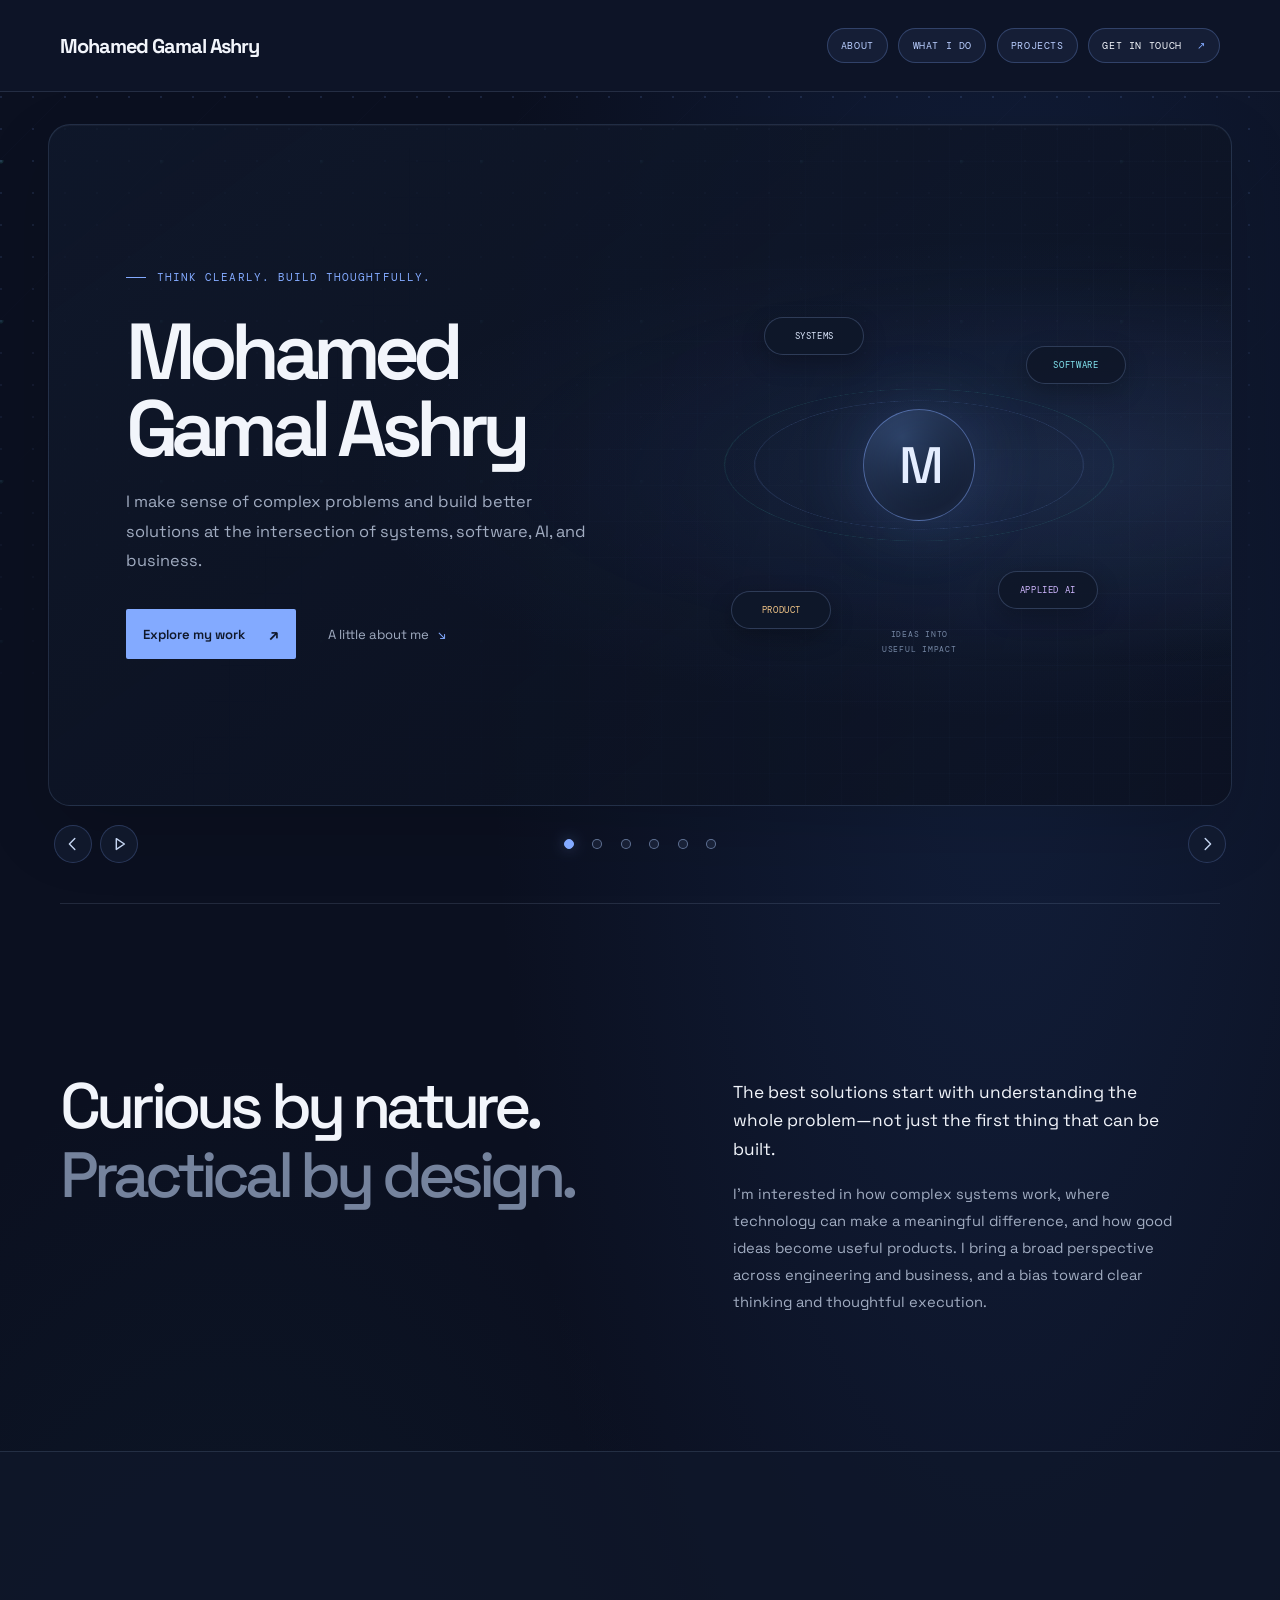
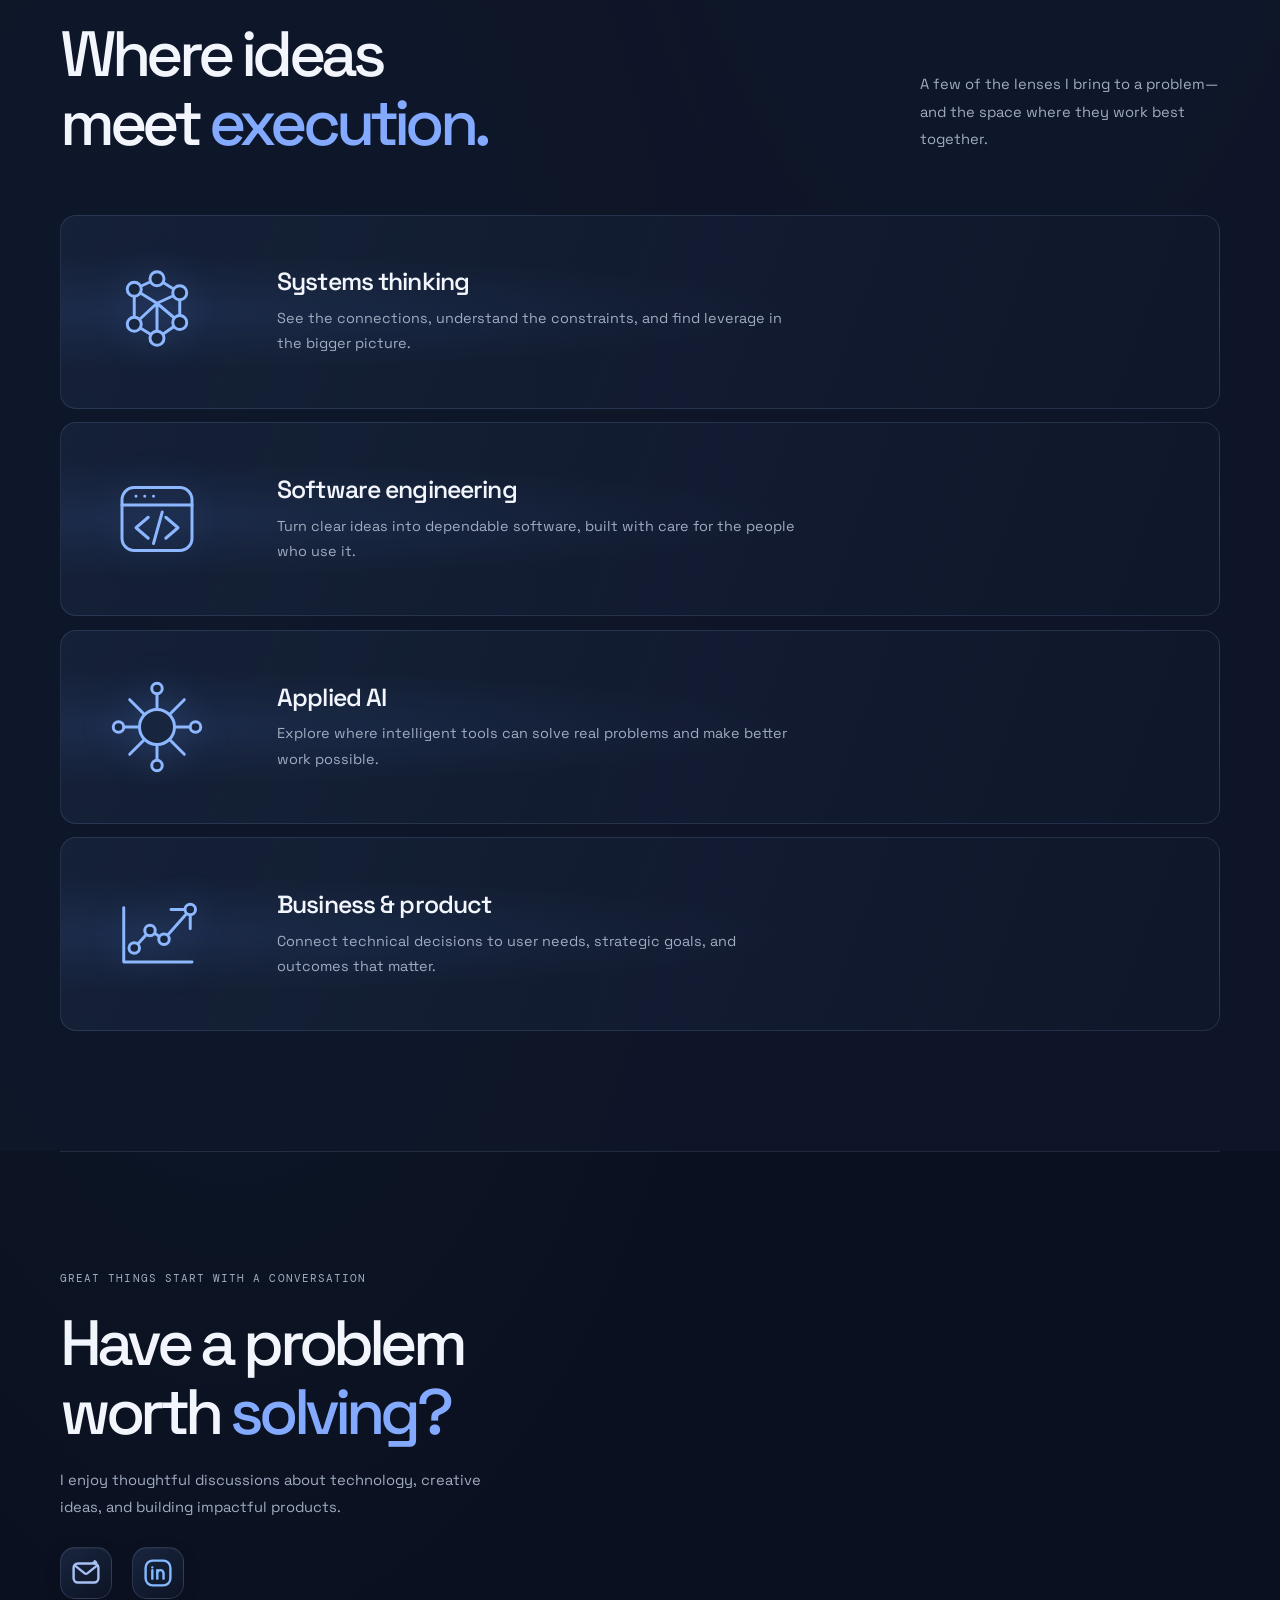
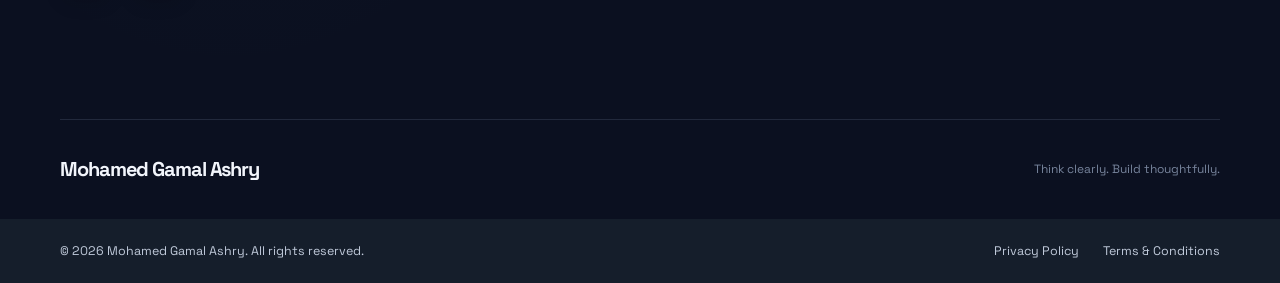
==== commit aee7941b: "Center carousel navigation controls Place playback and previous controls on the left, center the six" ====
--- a/index.html
+++ b/index.html
@@ -182,7 +182,16 @@
                     </article>
                 </div>
             </div>
-            <div class="journey-controls" aria-controls="journey-slides">
+            <div class="journey-controls" role="group" aria-label="Carousel controls" aria-controls="journey-slides">
+                <div class="journey-side-controls">
+                    <button class="journey-prev" type="button" aria-label="Previous slide" title="Previous slide">
+                        <svg viewBox="0 0 20 20" aria-hidden="true"><path d="m12 4-6 6 6 6"></path></svg>
+                    </button>
+                    <button class="journey-play" type="button" aria-label="Pause automatic slides" title="Pause automatic slides">
+                        <svg class="pause-icon" viewBox="0 0 20 20" aria-hidden="true"><path d="M7 5v10m6-10v10"></path></svg>
+                        <svg class="play-icon" viewBox="0 0 20 20" aria-hidden="true"><path d="m7 4 9 6-9 6V4Z"></path></svg>
+                    </button>
+                </div>
                 <div class="journey-pagination" role="group" aria-label="Choose a slide">
                     <button type="button" aria-label="Show introduction" aria-current="step"></button>
                     <button type="button" aria-label="Show systems thinking"></button>
@@ -191,18 +200,9 @@
                     <button type="button" aria-label="Show business and product"></button>
                     <button type="button" aria-label="Show projects"></button>
                 </div>
-                <div class="journey-actions">
-                    <button class="journey-play" type="button" aria-label="Pause automatic slides" title="Pause automatic slides">
-                        <svg class="pause-icon" viewBox="0 0 20 20" aria-hidden="true"><path d="M7 5v10m6-10v10"></path></svg>
-                        <svg class="play-icon" viewBox="0 0 20 20" aria-hidden="true"><path d="m7 4 9 6-9 6V4Z"></path></svg>
-                    </button>
-                    <button class="journey-prev" type="button" aria-label="Previous slide" title="Previous slide">
-                        <svg viewBox="0 0 20 20" aria-hidden="true"><path d="m12 4-6 6 6 6"></path></svg>
-                    </button>
-                    <button class="journey-next" type="button" aria-label="Next slide" title="Next slide">
-                        <svg viewBox="0 0 20 20" aria-hidden="true"><path d="m8 4 6 6-6 6"></path></svg>
-                    </button>
-                </div>
+                <button class="journey-next journey-next-control" type="button" aria-label="Next slide" title="Next slide">
+                    <svg viewBox="0 0 20 20" aria-hidden="true"><path d="m8 4 6 6-6 6"></path></svg>
+                </button>
             </div>
         </section>
 
--- a/style.css
+++ b/style.css
@@ -893,21 +893,35 @@
 
 .journey-controls {
     display: grid;
-    grid-template-columns: 1fr auto;
+    grid-template-columns: minmax(0, 1fr) auto minmax(0, 1fr);
     align-items: center;
-    gap: 1rem;
+    gap: 0.75rem;
     padding: 1.2rem 0.4rem 0;
 }
 
+.journey-side-controls {
+    display: flex;
+    align-items: center;
+    gap: 0.45rem;
+}
+
+.journey-next-control {
+    justify-self: end;
+}
+
 .journey-pagination {
     display: flex;
     align-items: center;
-    gap: 0.5rem;
+    gap: 0.4rem;
+    margin-inline: 0.15rem;
 }
 
 .journey-pagination button {
-    width: 24px;
-    height: 24px;
+    display: grid;
+    width: 22px;
+    height: 38px;
+    flex: 0 0 auto;
+    place-items: center;
     padding: 0;
     border: 0;
     background: transparent;
@@ -916,34 +930,27 @@
 
 .journey-pagination button::before {
     display: block;
-    width: 7px;
-    height: 7px;
-    margin: auto;
+    width: 8px;
+    height: 8px;
     border: 1px solid rgba(161, 189, 234, 0.52);
     border-radius: 50%;
-    background: transparent;
+    background: rgba(161, 189, 234, 0.08);
     content: "";
-    transition: width 180ms ease, border-color 180ms ease, border-radius 180ms ease, background 180ms ease, box-shadow 180ms ease;
+    transition: border-color 180ms ease, background 180ms ease, box-shadow 180ms ease;
 }
 
 .journey-pagination button[aria-current="step"]::before {
-    width: 22px;
     border-color: var(--journey-accent);
-    border-radius: 999px;
     background: var(--journey-accent);
     box-shadow: 0 0 14px rgba(131, 170, 255, 0.34);
 }
 
-.journey-actions {
-    display: flex;
-    justify-content: flex-end;
-    gap: 0.45rem;
-}
-
-.journey-actions button {
+.journey-controls > button,
+.journey-side-controls button {
     display: grid;
     width: 38px;
     height: 38px;
+    flex: 0 0 auto;
     place-items: center;
     padding: 0;
     border: 1px solid rgba(131, 170, 255, 0.22);
@@ -954,14 +961,16 @@
     transition: border-color 160ms ease, background 160ms ease, color 160ms ease, transform 160ms ease;
 }
 
-.journey-actions button:hover {
+.journey-controls > button:hover,
+.journey-side-controls button:hover {
     transform: translateY(-2px);
     border-color: rgba(131, 170, 255, 0.65);
     background: rgba(131, 170, 255, 0.14);
     color: #fff;
 }
 
-.journey-actions button svg {
+.journey-controls > button svg,
+.journey-side-controls button svg {
     width: 18px;
     height: 18px;
     fill: none;
@@ -2095,31 +2104,28 @@
     }
 
     .journey-controls {
-        grid-template-columns: 1fr auto;
-        gap: 0.65rem;
-        padding: 0.9rem 0.1rem 0;
+        gap: 0.08rem;
+        padding: 0.9rem 0 0;
+    }
+
+    .journey-side-controls {
+        gap: 0.12rem;
     }
 
     .journey-pagination {
-        gap: 0.2rem;
+        gap: 0.08rem;
+        margin-inline: 0;
     }
 
     .journey-pagination button {
-        width: 20px;
-        height: 24px;
-    }
-
-    .journey-pagination button[aria-current="step"]::before {
-        width: 17px;
-    }
-
-    .journey-actions {
-        gap: 0.3rem;
-    }
-
-    .journey-actions button {
-        width: 34px;
-        height: 34px;
+        width: 18px;
+        height: 36px;
+    }
+
+    .journey-controls > button,
+    .journey-side-controls button {
+        width: 32px;
+        height: 32px;
     }
 
     .coming-soon-main {
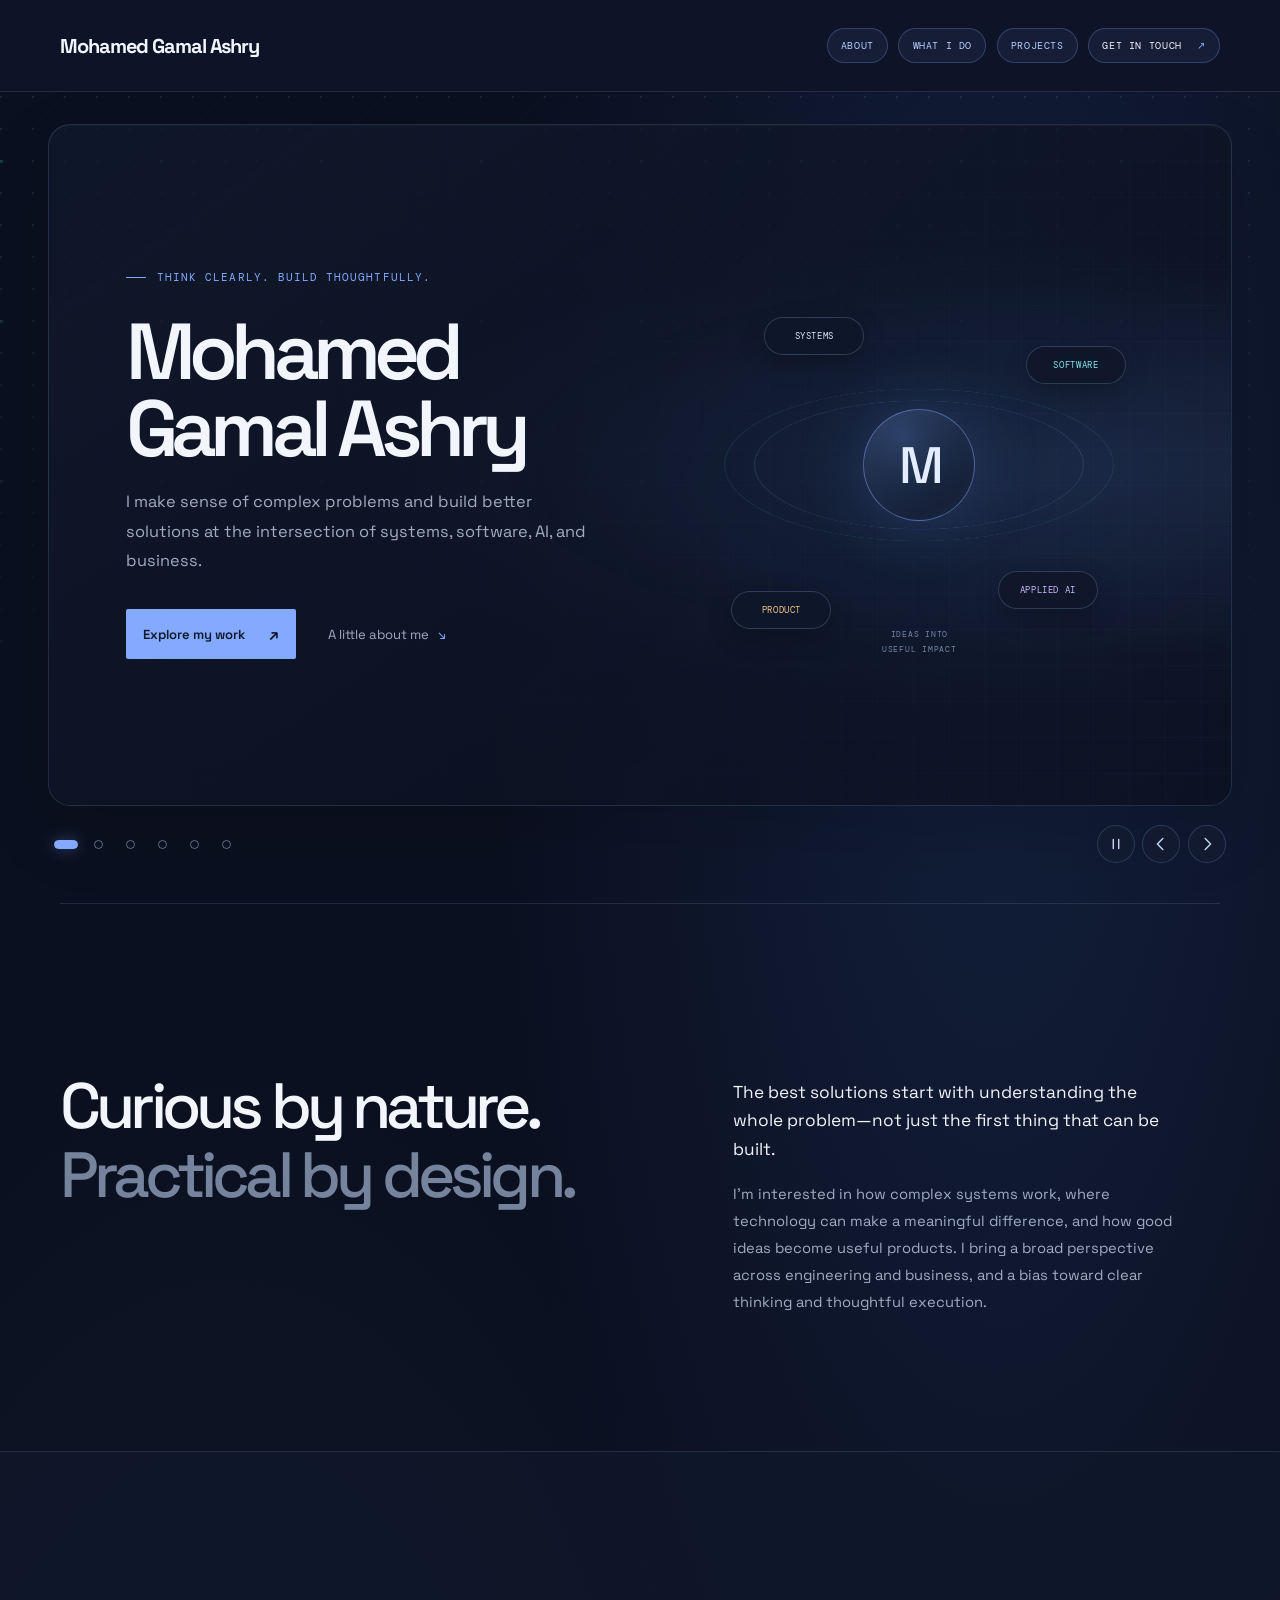
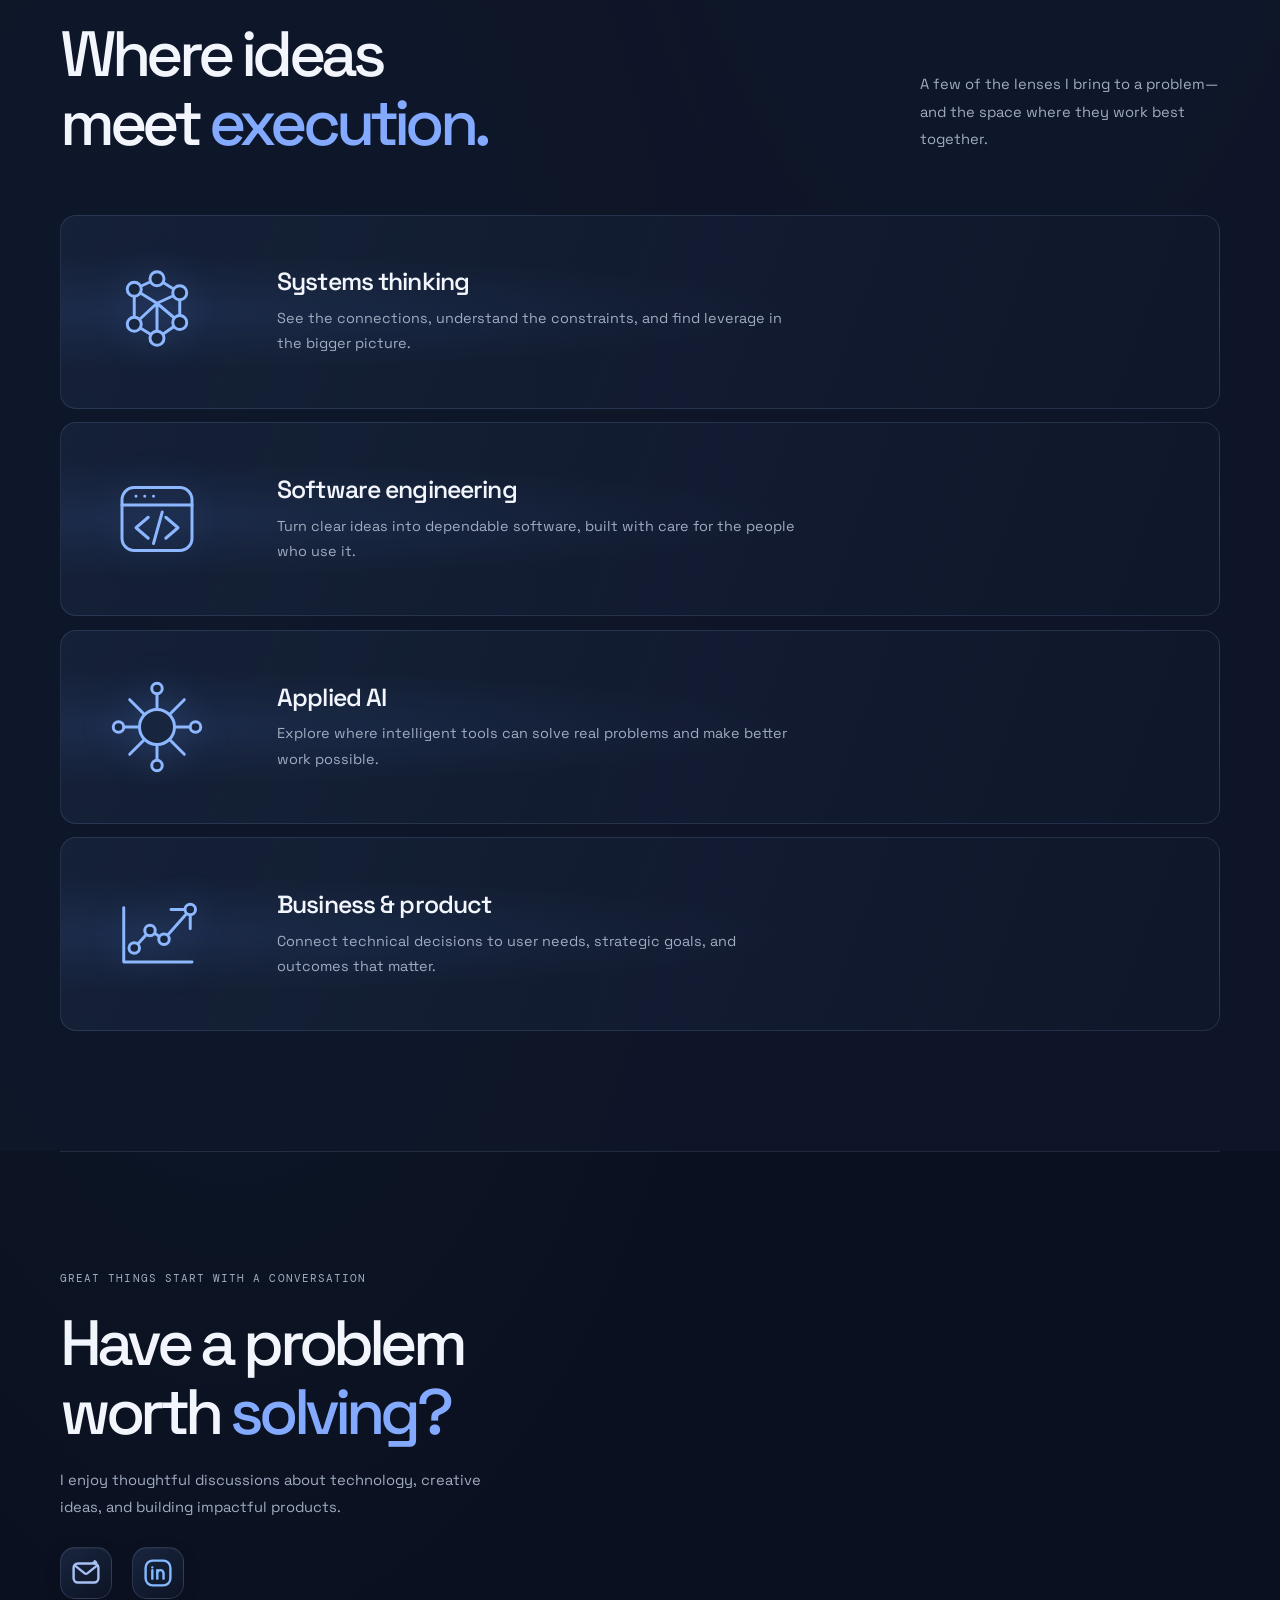
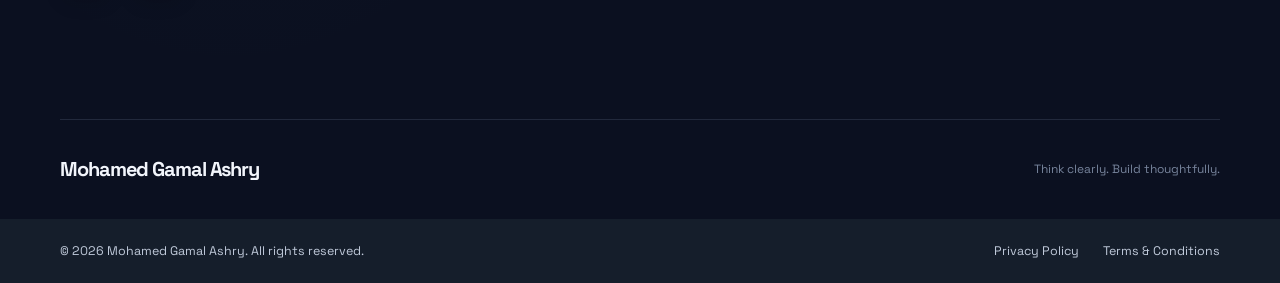
==== commit fa7b40c2: "Revert "Center carousel navigation controls" This reverts commit aee7941b28aaece8ded44ac714c86d2b3d3" ====
--- a/index.html
+++ b/index.html
@@ -182,16 +182,7 @@
                     </article>
                 </div>
             </div>
-            <div class="journey-controls" role="group" aria-label="Carousel controls" aria-controls="journey-slides">
-                <div class="journey-side-controls">
-                    <button class="journey-prev" type="button" aria-label="Previous slide" title="Previous slide">
-                        <svg viewBox="0 0 20 20" aria-hidden="true"><path d="m12 4-6 6 6 6"></path></svg>
-                    </button>
-                    <button class="journey-play" type="button" aria-label="Pause automatic slides" title="Pause automatic slides">
-                        <svg class="pause-icon" viewBox="0 0 20 20" aria-hidden="true"><path d="M7 5v10m6-10v10"></path></svg>
-                        <svg class="play-icon" viewBox="0 0 20 20" aria-hidden="true"><path d="m7 4 9 6-9 6V4Z"></path></svg>
-                    </button>
-                </div>
+            <div class="journey-controls" aria-controls="journey-slides">
                 <div class="journey-pagination" role="group" aria-label="Choose a slide">
                     <button type="button" aria-label="Show introduction" aria-current="step"></button>
                     <button type="button" aria-label="Show systems thinking"></button>
@@ -200,9 +191,18 @@
                     <button type="button" aria-label="Show business and product"></button>
                     <button type="button" aria-label="Show projects"></button>
                 </div>
-                <button class="journey-next journey-next-control" type="button" aria-label="Next slide" title="Next slide">
-                    <svg viewBox="0 0 20 20" aria-hidden="true"><path d="m8 4 6 6-6 6"></path></svg>
-                </button>
+                <div class="journey-actions">
+                    <button class="journey-play" type="button" aria-label="Pause automatic slides" title="Pause automatic slides">
+                        <svg class="pause-icon" viewBox="0 0 20 20" aria-hidden="true"><path d="M7 5v10m6-10v10"></path></svg>
+                        <svg class="play-icon" viewBox="0 0 20 20" aria-hidden="true"><path d="m7 4 9 6-9 6V4Z"></path></svg>
+                    </button>
+                    <button class="journey-prev" type="button" aria-label="Previous slide" title="Previous slide">
+                        <svg viewBox="0 0 20 20" aria-hidden="true"><path d="m12 4-6 6 6 6"></path></svg>
+                    </button>
+                    <button class="journey-next" type="button" aria-label="Next slide" title="Next slide">
+                        <svg viewBox="0 0 20 20" aria-hidden="true"><path d="m8 4 6 6-6 6"></path></svg>
+                    </button>
+                </div>
             </div>
         </section>
 
--- a/style.css
+++ b/style.css
@@ -893,35 +893,21 @@
 
 .journey-controls {
     display: grid;
-    grid-template-columns: minmax(0, 1fr) auto minmax(0, 1fr);
+    grid-template-columns: 1fr auto;
     align-items: center;
-    gap: 0.75rem;
+    gap: 1rem;
     padding: 1.2rem 0.4rem 0;
 }
 
-.journey-side-controls {
+.journey-pagination {
     display: flex;
     align-items: center;
-    gap: 0.45rem;
-}
-
-.journey-next-control {
-    justify-self: end;
-}
-
-.journey-pagination {
-    display: flex;
-    align-items: center;
-    gap: 0.4rem;
-    margin-inline: 0.15rem;
+    gap: 0.5rem;
 }
 
 .journey-pagination button {
-    display: grid;
-    width: 22px;
-    height: 38px;
-    flex: 0 0 auto;
-    place-items: center;
+    width: 24px;
+    height: 24px;
     padding: 0;
     border: 0;
     background: transparent;
@@ -930,27 +916,34 @@
 
 .journey-pagination button::before {
     display: block;
-    width: 8px;
-    height: 8px;
+    width: 7px;
+    height: 7px;
+    margin: auto;
     border: 1px solid rgba(161, 189, 234, 0.52);
     border-radius: 50%;
-    background: rgba(161, 189, 234, 0.08);
+    background: transparent;
     content: "";
-    transition: border-color 180ms ease, background 180ms ease, box-shadow 180ms ease;
+    transition: width 180ms ease, border-color 180ms ease, border-radius 180ms ease, background 180ms ease, box-shadow 180ms ease;
 }
 
 .journey-pagination button[aria-current="step"]::before {
+    width: 22px;
     border-color: var(--journey-accent);
+    border-radius: 999px;
     background: var(--journey-accent);
     box-shadow: 0 0 14px rgba(131, 170, 255, 0.34);
 }
 
-.journey-controls > button,
-.journey-side-controls button {
+.journey-actions {
+    display: flex;
+    justify-content: flex-end;
+    gap: 0.45rem;
+}
+
+.journey-actions button {
     display: grid;
     width: 38px;
     height: 38px;
-    flex: 0 0 auto;
     place-items: center;
     padding: 0;
     border: 1px solid rgba(131, 170, 255, 0.22);
@@ -961,16 +954,14 @@
     transition: border-color 160ms ease, background 160ms ease, color 160ms ease, transform 160ms ease;
 }
 
-.journey-controls > button:hover,
-.journey-side-controls button:hover {
+.journey-actions button:hover {
     transform: translateY(-2px);
     border-color: rgba(131, 170, 255, 0.65);
     background: rgba(131, 170, 255, 0.14);
     color: #fff;
 }
 
-.journey-controls > button svg,
-.journey-side-controls button svg {
+.journey-actions button svg {
     width: 18px;
     height: 18px;
     fill: none;
@@ -2104,28 +2095,31 @@
     }
 
     .journey-controls {
-        gap: 0.08rem;
-        padding: 0.9rem 0 0;
-    }
-
-    .journey-side-controls {
-        gap: 0.12rem;
+        grid-template-columns: 1fr auto;
+        gap: 0.65rem;
+        padding: 0.9rem 0.1rem 0;
     }
 
     .journey-pagination {
-        gap: 0.08rem;
-        margin-inline: 0;
+        gap: 0.2rem;
     }
 
     .journey-pagination button {
-        width: 18px;
-        height: 36px;
-    }
-
-    .journey-controls > button,
-    .journey-side-controls button {
-        width: 32px;
-        height: 32px;
+        width: 20px;
+        height: 24px;
+    }
+
+    .journey-pagination button[aria-current="step"]::before {
+        width: 17px;
+    }
+
+    .journey-actions {
+        gap: 0.3rem;
+    }
+
+    .journey-actions button {
+        width: 34px;
+        height: 34px;
     }
 
     .coming-soon-main {
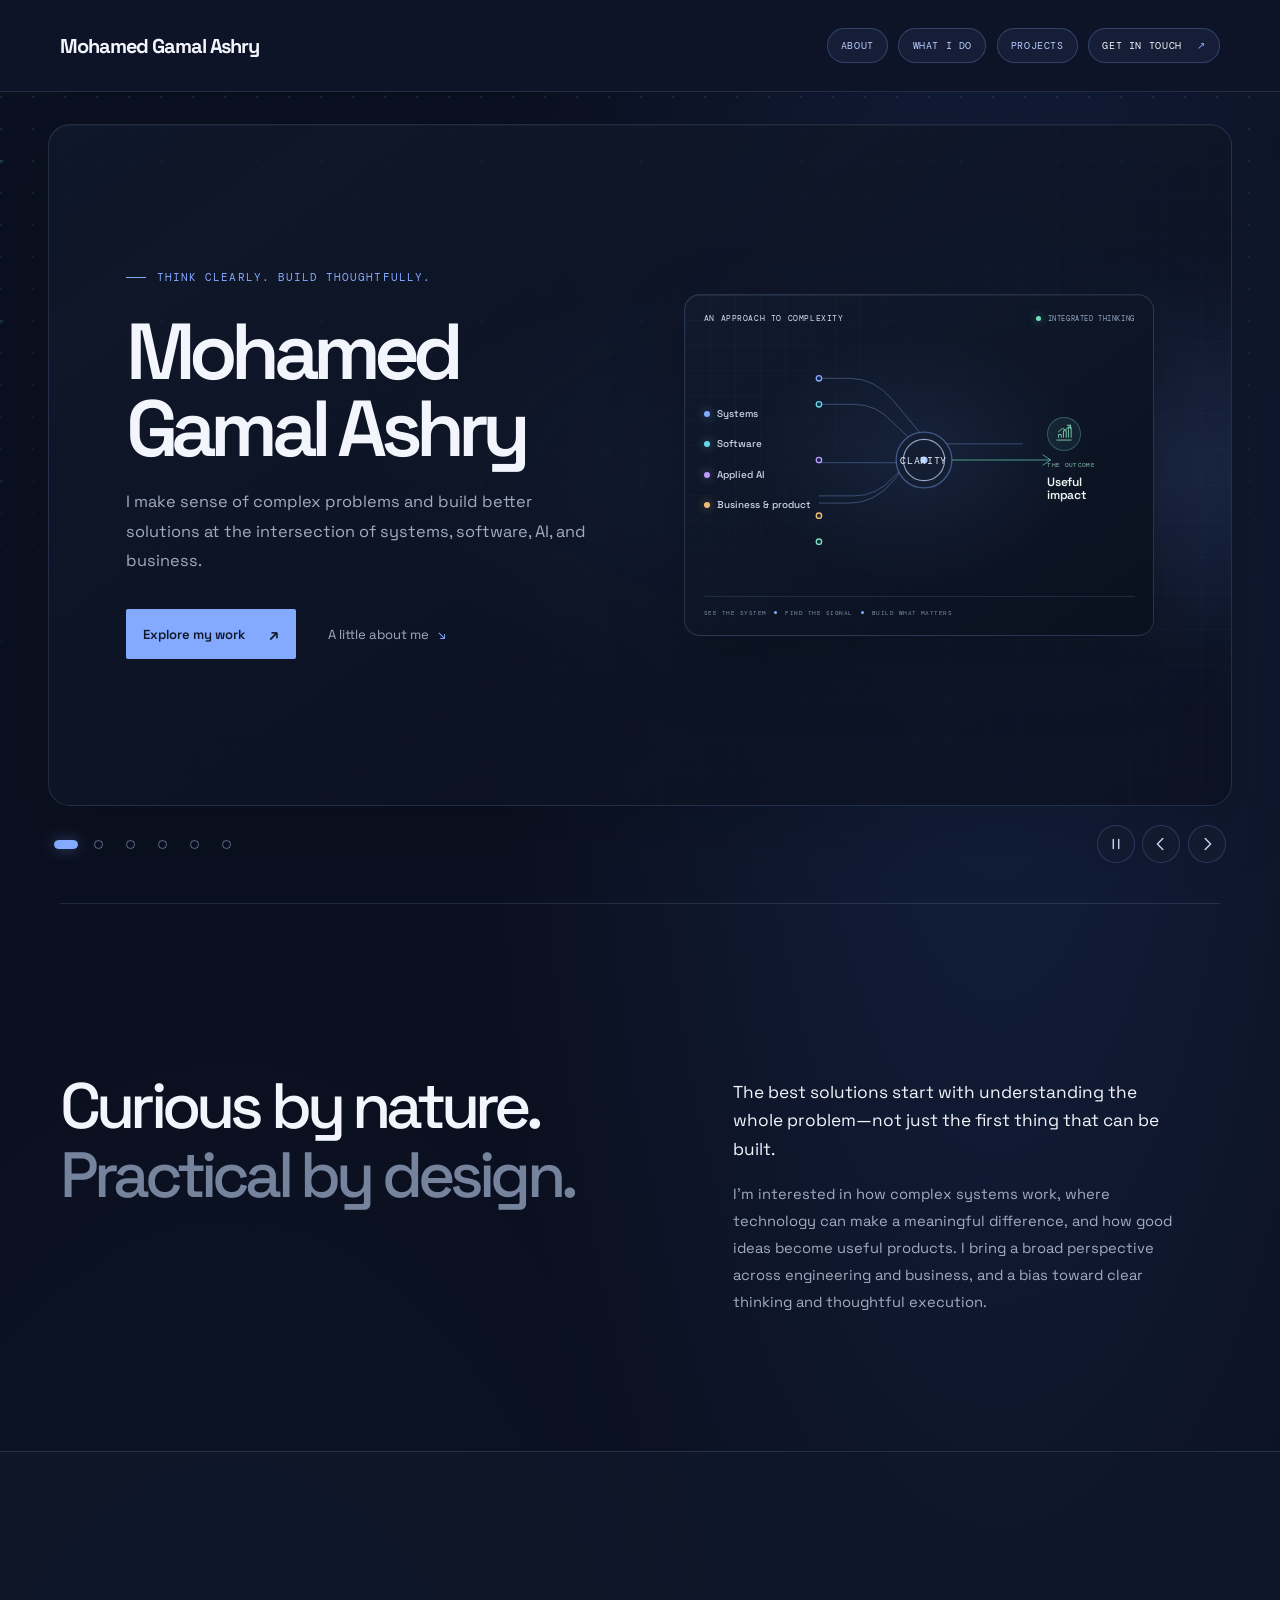
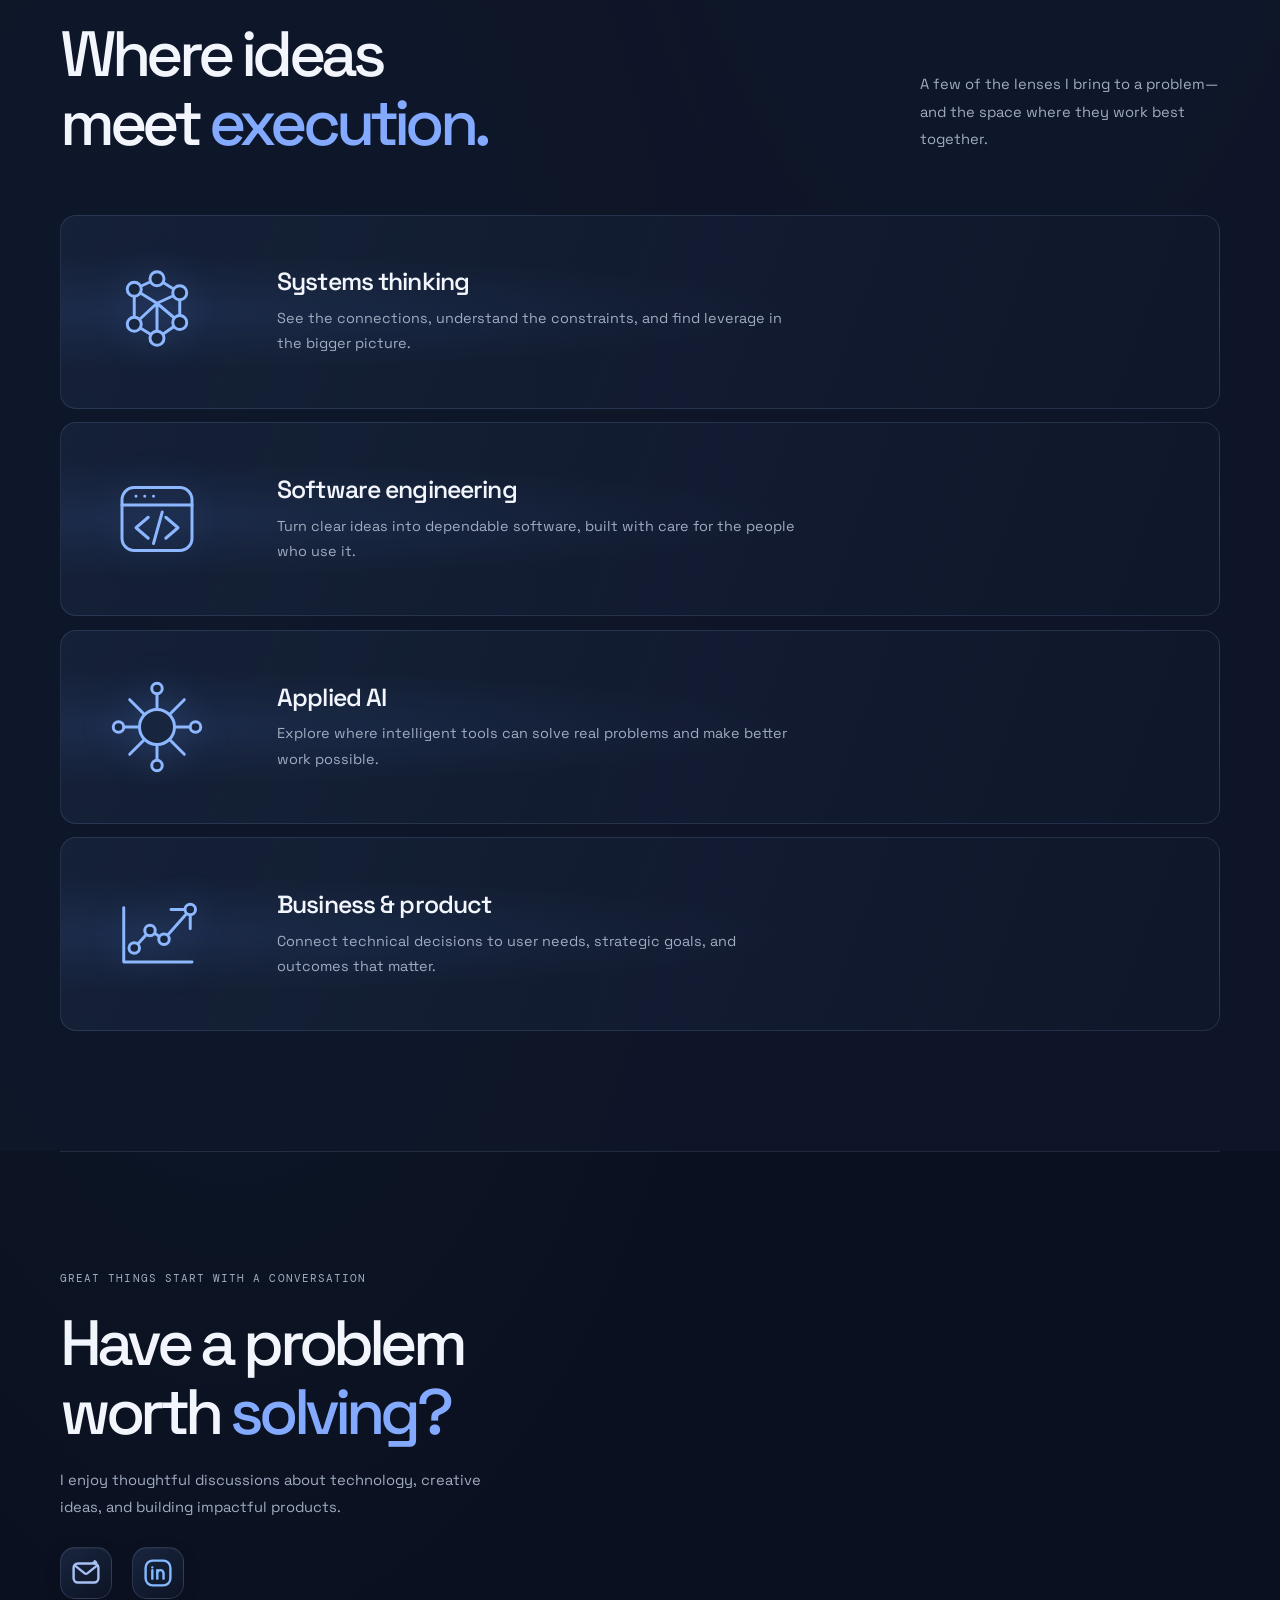
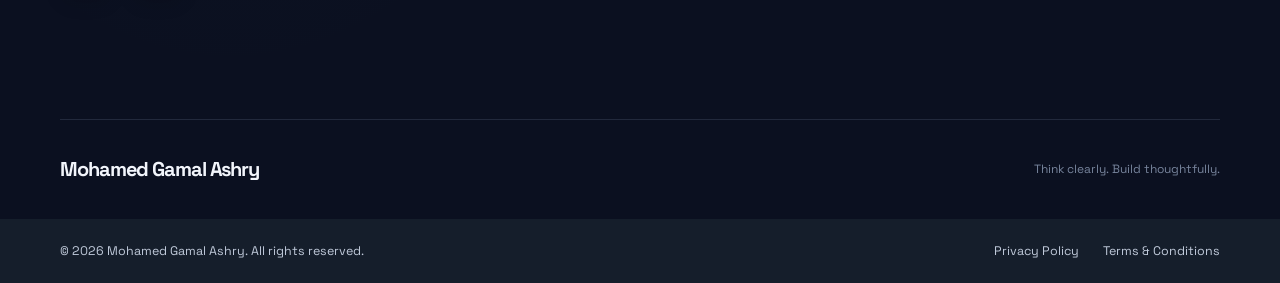
==== commit 45c67481: "Refine introduction slide design Co-authored-by: Copilot <223556219+Copilot@users.noreply.github.com" ====
--- a/index.html
+++ b/index.html
@@ -46,14 +46,44 @@
                             </div>
                         </div>
                         <div class="journey-visual intro-visual" aria-hidden="true">
-                            <div class="intro-orbit orbit-one"></div>
-                            <div class="intro-orbit orbit-two"></div>
-                            <div class="intro-core"><span>M</span></div>
-                            <span class="orbit-node node-systems">SYSTEMS</span>
-                            <span class="orbit-node node-software">SOFTWARE</span>
-                            <span class="orbit-node node-ai">APPLIED AI</span>
-                            <span class="orbit-node node-product">PRODUCT</span>
-                            <span class="orbit-center-label">IDEAS INTO<br>USEFUL IMPACT</span>
+                            <div class="approach-panel">
+                                <div class="approach-heading">
+                                    <span>AN APPROACH TO COMPLEXITY</span>
+                                    <span class="approach-status"><i></i> INTEGRATED THINKING</span>
+                                </div>
+                                <div class="approach-diagram">
+                                    <div class="approach-disciplines">
+                                        <span class="discipline-systems"><i></i>Systems</span>
+                                        <span class="discipline-software"><i></i>Software</span>
+                                        <span class="discipline-ai"><i></i>Applied AI</span>
+                                        <span class="discipline-product"><i></i>Business &amp; product</span>
+                                    </div>
+                                    <svg class="approach-connections" viewBox="0 0 480 250" fill="none">
+                                        <path d="M128 34h34q28 0 48 24l35 42m-117-37h39q26 0 44 21l34 32m-117 12h117m-117 37h39q26 0 44-21l34-32m-117 61h34q28 0 48-24l35-42m0 0h110"></path>
+                                        <circle cx="128" cy="34" r="3"></circle>
+                                        <circle cx="128" cy="63" r="3"></circle>
+                                        <circle cx="128" cy="125" r="3"></circle>
+                                        <circle cx="128" cy="187" r="3"></circle>
+                                        <circle cx="128" cy="216" r="3"></circle>
+                                        <circle cx="245" cy="125" r="31"></circle>
+                                        <circle cx="245" cy="125" r="23"></circle>
+                                        <circle class="approach-core-dot" cx="245" cy="125" r="4"></circle>
+                                        <path class="approach-outcome-line" d="M276 125h110m-9-6 9 6-9 6"></path>
+                                    </svg>
+                                    <div class="approach-core-label">CLARITY</div>
+                                    <div class="approach-outcome">
+                                        <svg viewBox="0 0 40 40" fill="none">
+                                            <path d="M7 31h26M10 26v-5h5v5m4 0V14h5v12m4 0V8h5v18"></path>
+                                            <path d="m10 16 7-6 6 2 9-8m-6 0h6v6"></path>
+                                        </svg>
+                                        <span>THE OUTCOME</span>
+                                        <strong>Useful<br>impact</strong>
+                                    </div>
+                                </div>
+                                <div class="approach-footer">
+                                    <span>SEE THE SYSTEM</span><i></i><span>FIND THE SIGNAL</span><i></i><span>BUILD WHAT MATTERS</span>
+                                </div>
+                            </div>
                         </div>
                     </article>
 
--- a/style.css
+++ b/style.css
@@ -451,93 +451,239 @@
     min-height: 410px;
 }
 
-.intro-orbit {
+.approach-panel {
     position: absolute;
-    width: min(78%, 330px);
-    aspect-ratio: 1;
-    border: 1px solid rgba(131, 170, 255, 0.2);
+    width: 100%;
+    padding: 1.15rem;
+    overflow: hidden;
+    border: 1px solid rgba(145, 177, 235, 0.2);
+    border-radius: 16px;
+    background:
+        radial-gradient(ellipse at 50% 48%, rgba(79, 118, 194, 0.13), transparent 50%),
+        linear-gradient(145deg, rgba(17, 27, 46, 0.98), rgba(10, 17, 30, 0.98));
+    box-shadow: 0 26px 70px rgba(0, 0, 0, 0.28), inset 0 1px 0 rgba(255, 255, 255, 0.05);
+}
+
+.approach-panel::before {
+    position: absolute;
+    inset: 0;
+    background-image:
+        linear-gradient(rgba(138, 170, 228, 0.035) 1px, transparent 1px),
+        linear-gradient(90deg, rgba(138, 170, 228, 0.035) 1px, transparent 1px);
+    background-size: 25px 25px;
+    content: "";
+    mask-image: linear-gradient(120deg, black, transparent 82%);
+    pointer-events: none;
+}
+
+.approach-heading,
+.approach-footer {
+    position: relative;
+    display: flex;
+    align-items: center;
+    justify-content: space-between;
+    gap: 0.5rem;
+    font-family: var(--mono);
+    font-size: 0.49rem;
+    letter-spacing: 0.075em;
+}
+
+.approach-heading {
+    color: #d4e0f4;
+}
+
+.approach-status {
+    display: flex;
+    align-items: center;
+    gap: 0.4rem;
+    color: #91a7c5;
+    font-size: 0.43rem;
+    white-space: nowrap;
+}
+
+.approach-status i {
+    width: 5px;
+    height: 5px;
     border-radius: 50%;
-}
-
-.orbit-one {
-    transform: rotateX(67deg) rotateZ(-24deg);
-}
-
-.orbit-two {
-    width: min(92%, 390px);
-    border-color: rgba(77, 211, 194, 0.16);
-    transform: rotateX(67deg) rotateZ(34deg);
-}
-
-.intro-core {
+    background: #73e0bd;
+    box-shadow: 0 0 9px rgba(115, 224, 189, 0.55);
+}
+
+.approach-diagram {
+    position: relative;
+    display: grid;
+    min-height: 250px;
+    grid-template-columns: 31% 1fr 22%;
+    align-items: center;
+    margin-block: 0.7rem;
+}
+
+.approach-disciplines {
     position: relative;
     z-index: 1;
+    grid-column: 1;
     display: grid;
-    width: 112px;
-    aspect-ratio: 1;
-    place-items: center;
-    border: 1px solid rgba(131, 170, 255, 0.5);
+    gap: 1.15rem;
+}
+
+.approach-disciplines span {
+    display: flex;
+    min-width: 0;
+    align-items: center;
+    gap: 0.48rem;
+    color: #ccd7e9;
+    font-size: 0.62rem;
+    font-weight: 500;
+    line-height: 1.2;
+}
+
+.approach-disciplines i {
+    width: 6px;
+    height: 6px;
+    flex: 0 0 auto;
     border-radius: 50%;
-    background: radial-gradient(circle at 35% 25%, #2c4166, #111b30 72%);
-    box-shadow: 0 0 70px rgba(91, 132, 219, 0.24), inset 0 0 35px rgba(131, 170, 255, 0.12);
-    color: #e4edff;
-    font-size: 3.2rem;
-    font-weight: 500;
-    letter-spacing: -0.1em;
-}
-
-.orbit-node {
+    background: var(--discipline-accent);
+    box-shadow: 0 0 10px color-mix(in srgb, var(--discipline-accent) 52%, transparent);
+}
+
+.discipline-systems {
+    --discipline-accent: #83aaff;
+}
+
+.discipline-software {
+    --discipline-accent: #65d9e9;
+}
+
+.discipline-ai {
+    --discipline-accent: #bd9aff;
+}
+
+.discipline-product {
+    --discipline-accent: #f2bb72;
+}
+
+.approach-connections {
     position: absolute;
-    z-index: 2;
+    inset: 0;
+    width: 100%;
+    height: 100%;
+    overflow: visible;
+}
+
+.approach-connections path {
+    stroke: rgba(137, 174, 238, 0.38);
+    stroke-width: 1;
+}
+
+.approach-connections circle {
+    fill: #17243a;
+    stroke: #83aaff;
+    stroke-width: 1.5;
+}
+
+.approach-connections circle:nth-of-type(2) {
+    stroke: #65d9e9;
+}
+
+.approach-connections circle:nth-of-type(3) {
+    stroke: #bd9aff;
+}
+
+.approach-connections circle:nth-of-type(4) {
+    stroke: #f2bb72;
+}
+
+.approach-connections circle:nth-of-type(5) {
+    stroke: #73e0bd;
+}
+
+.approach-connections circle:nth-of-type(6) {
+    fill: #131e33;
+    stroke: rgba(131, 170, 255, 0.4);
+}
+
+.approach-connections circle:nth-of-type(7) {
+    fill: none;
+    stroke: rgba(198, 218, 255, 0.72);
+    stroke-width: 1.2;
+}
+
+.approach-connections .approach-core-dot {
+    fill: #a9c8ff;
+    stroke: none;
+}
+
+.approach-connections .approach-outcome-line {
+    stroke: rgba(115, 224, 189, 0.72);
+}
+
+.approach-core-label {
+    position: absolute;
+    top: 50%;
+    left: 51%;
+    z-index: 1;
+    color: #e0eaff;
+    font-family: var(--mono);
+    font-size: 0.65rem;
+    letter-spacing: 0.06em;
+    transform: translate(-50%, -50%);
+}
+
+.approach-outcome {
+    position: relative;
+    z-index: 1;
+    grid-column: 3;
     display: grid;
-    min-width: 100px;
-    min-height: 38px;
-    place-items: center;
-    padding-inline: 0.75rem;
-    border: 1px solid rgba(145, 177, 235, 0.24);
-    border-radius: 999px;
-    background: rgba(15, 24, 42, 0.95);
-    box-shadow: 0 8px 24px rgba(0, 0, 0, 0.24);
-    color: #dbe6fb;
+    justify-items: start;
+    gap: 0.4rem;
+    padding-left: 0.45rem;
+}
+
+.approach-outcome svg {
+    width: 34px;
+    height: 34px;
+    margin-bottom: 0.25rem;
+    padding: 5px;
+    border: 1px solid rgba(115, 224, 189, 0.3);
+    border-radius: 50%;
+    background: rgba(115, 224, 189, 0.07);
+    stroke: #8ae4c3;
+    stroke-linecap: round;
+    stroke-linejoin: round;
+    stroke-width: 1.5;
+}
+
+.approach-outcome > span {
+    color: #91cdb8;
     font-family: var(--mono);
-    font-size: 0.56rem;
-    letter-spacing: 0.07em;
-}
-
-.node-systems {
-    top: 14%;
-    left: 17%;
-}
-
-.node-software {
-    top: 21%;
-    right: 6%;
-    color: #83e5f0;
-}
-
-.node-ai {
-    right: 12%;
-    bottom: 15%;
-    color: #d0b8ff;
-}
-
-.node-product {
-    bottom: 10%;
-    left: 10%;
-    color: #f2c688;
-}
-
-.orbit-center-label {
-    position: absolute;
-    bottom: 3%;
-    left: 50%;
-    color: #7587a4;
-    font-family: var(--mono);
-    font-size: 0.52rem;
-    letter-spacing: 0.09em;
-    line-height: 1.8;
-    text-align: center;
-    transform: translateX(-50%);
+    font-size: 0.4rem;
+    letter-spacing: 0.055em;
+}
+
+.approach-outcome strong {
+    color: #e9f7f1;
+    font-size: 0.75rem;
+    font-weight: 600;
+    letter-spacing: -0.025em;
+    line-height: 1.1;
+}
+
+.approach-footer {
+    justify-content: flex-start;
+    gap: 0.5rem;
+    padding-top: 0.75rem;
+    border-top: 1px solid rgba(161, 189, 234, 0.13);
+    color: #7e91ad;
+    font-size: 0.4rem;
+    white-space: nowrap;
+}
+
+.approach-footer i {
+    width: 3px;
+    height: 3px;
+    flex: 0 0 auto;
+    border-radius: 50%;
+    background: #83aaff;
 }
 
 .network-visual svg {
@@ -1002,25 +1148,6 @@
     to {
         opacity: 1;
         translate: 0 0;
-    }
-}
-
-.journey-intro.is-active .orbit-one {
-    animation: orbit-float 9s ease-in-out infinite;
-}
-
-.journey-intro.is-active .orbit-two {
-    animation: orbit-float 11s ease-in-out -2s infinite reverse;
-}
-
-@keyframes orbit-float {
-    0%,
-    100% {
-        rotate: 0deg;
-    }
-
-    50% {
-        rotate: 8deg;
     }
 }
 
@@ -2063,35 +2190,67 @@
         min-height: 280px;
     }
 
-    .intro-core {
-        width: 78px;
-        font-size: 2.4rem;
-    }
-
-    .orbit-node {
-        min-width: 82px;
-        min-height: 30px;
-        font-size: 0.46rem;
-    }
-
-    .node-systems {
-        left: 6%;
-    }
-
-    .node-software {
-        right: 0;
-    }
-
-    .node-ai {
-        right: 3%;
-    }
-
-    .node-product {
-        left: 2%;
-    }
-
-    .orbit-center-label {
-        font-size: 0.45rem;
+    .approach-panel {
+        padding: 0.85rem;
+    }
+
+    .approach-heading {
+        font-size: 0.43rem;
+    }
+
+    .approach-status {
+        font-size: 0.36rem;
+    }
+
+    .approach-diagram {
+        min-height: 230px;
+        margin-block: 0.35rem;
+    }
+
+    .approach-disciplines {
+        gap: 1rem;
+    }
+
+    .approach-disciplines span {
+        gap: 0.32rem;
+        font-size: 0.53rem;
+    }
+
+    .approach-disciplines i {
+        width: 5px;
+        height: 5px;
+    }
+
+    .approach-core-label {
+        font-size: 0.54rem;
+    }
+
+    .approach-outcome {
+        gap: 0.3rem;
+        padding-left: 0.2rem;
+    }
+
+    .approach-outcome svg {
+        width: 30px;
+        height: 30px;
+    }
+
+    .approach-outcome > span {
+        font-size: 0.34rem;
+    }
+
+    .approach-outcome strong {
+        font-size: 0.66rem;
+    }
+
+    .approach-footer {
+        gap: 0.32rem;
+        font-size: 0.35rem;
+    }
+
+    .approach-footer i {
+        width: 2px;
+        height: 2px;
     }
 
     .journey-controls {
@@ -2199,8 +2358,6 @@
 
     .journey-slide.is-active .journey-copy,
     .journey-slide.is-active .journey-visual,
-    .journey-intro.is-active .orbit-one,
-    .journey-intro.is-active .orbit-two,
     .rocket,
     .rocket-flame,
     .rocket-star {
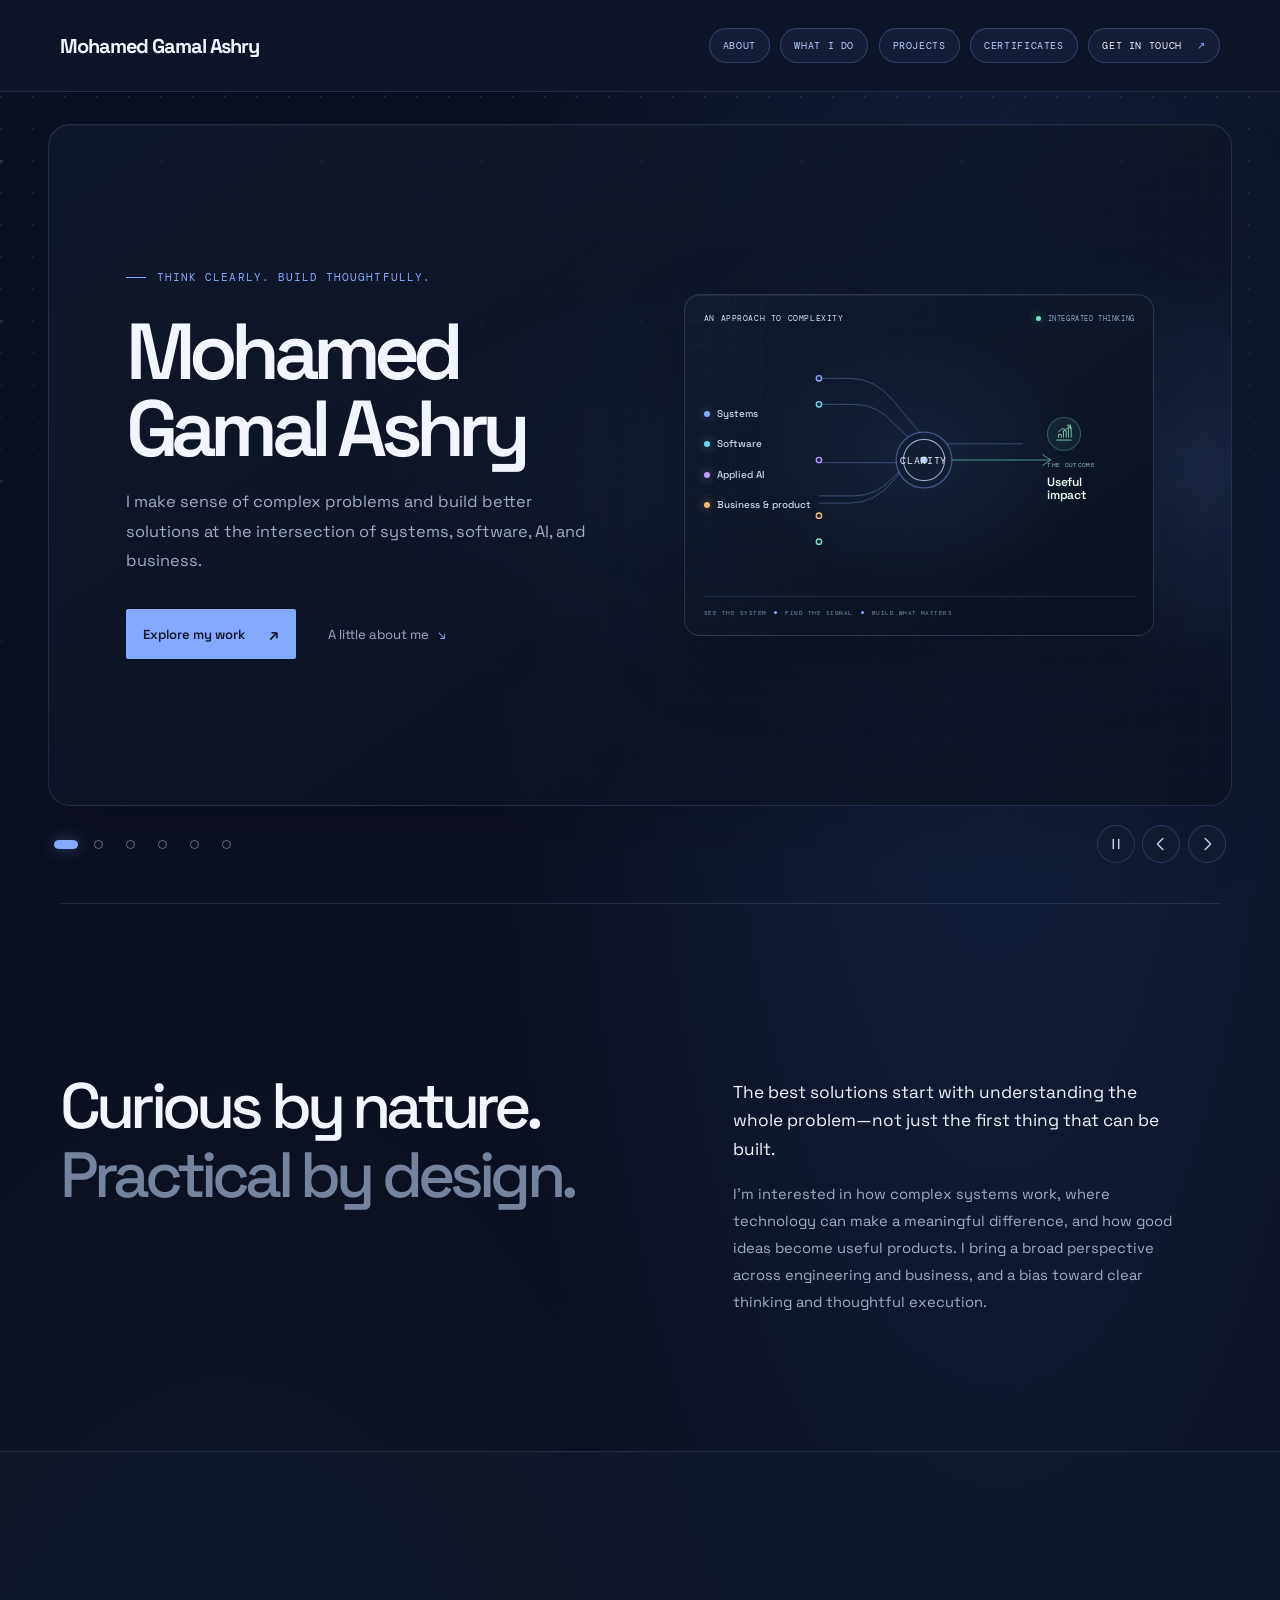
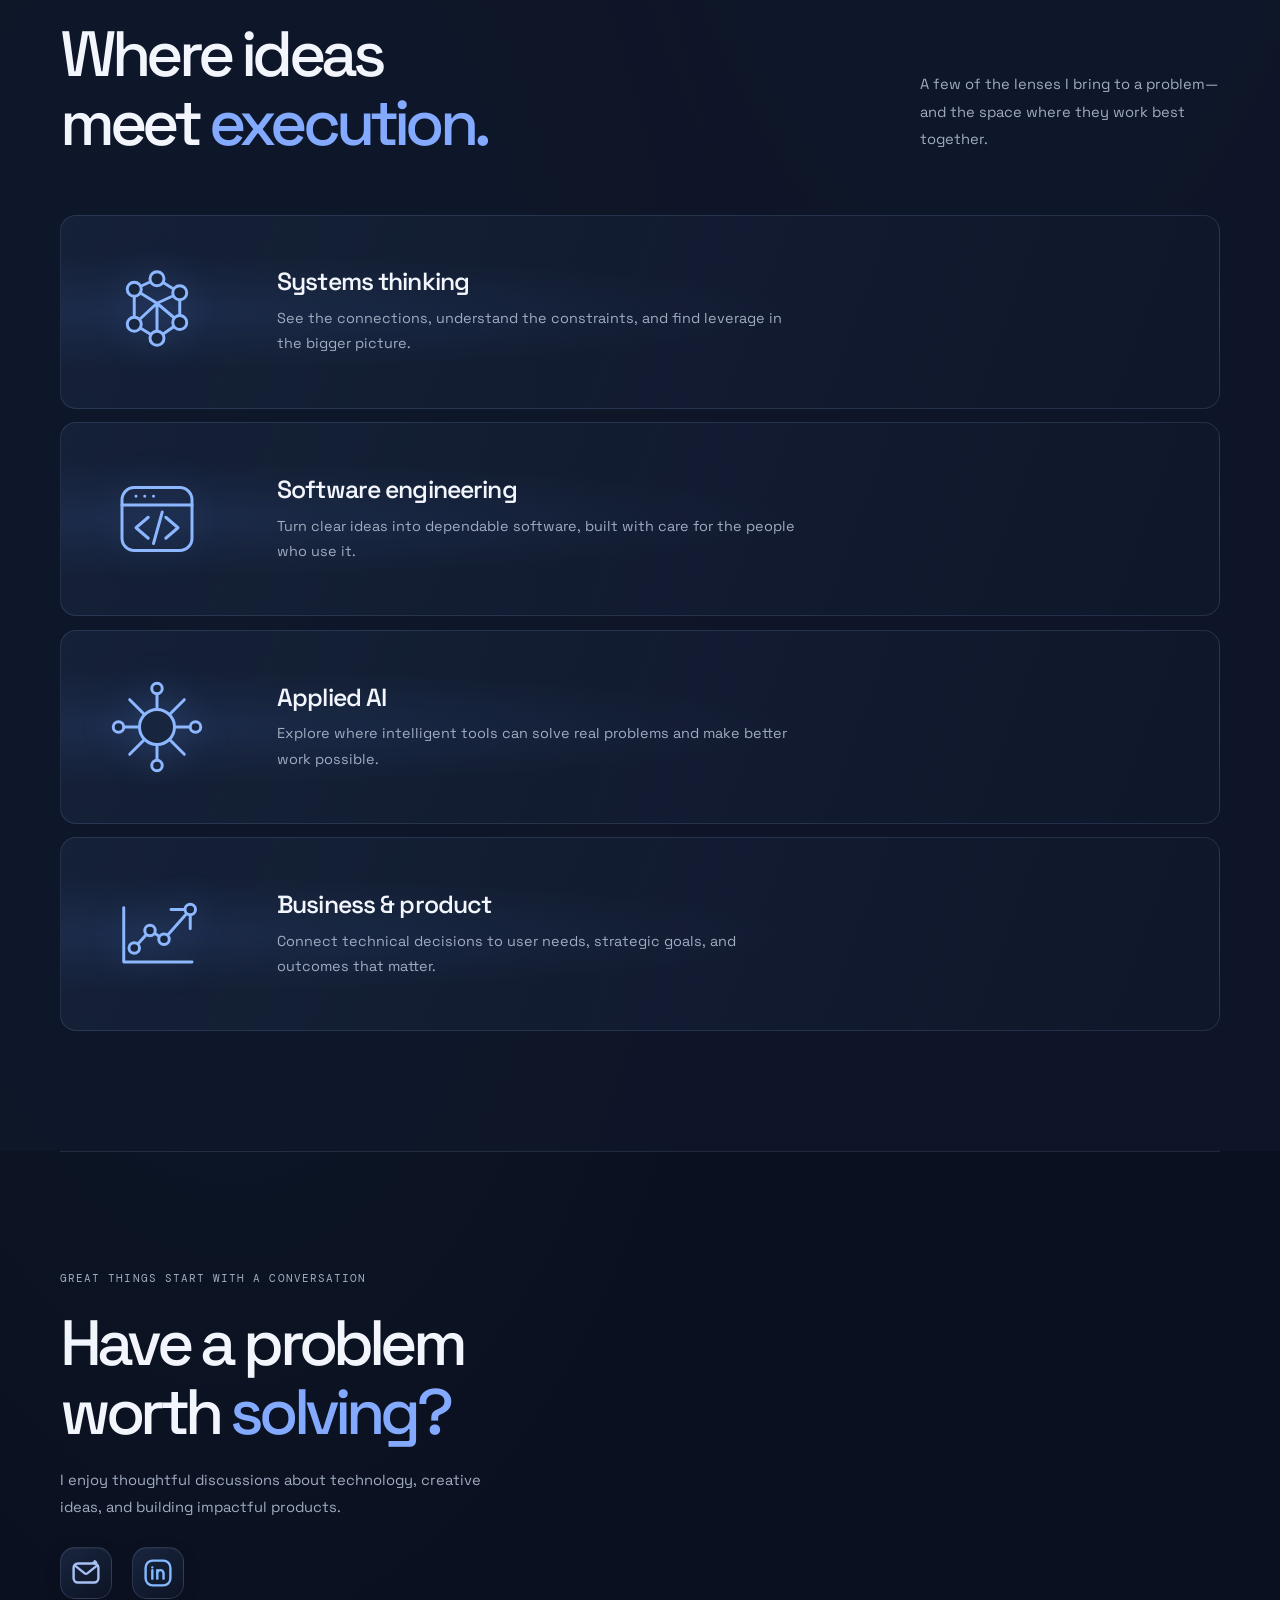
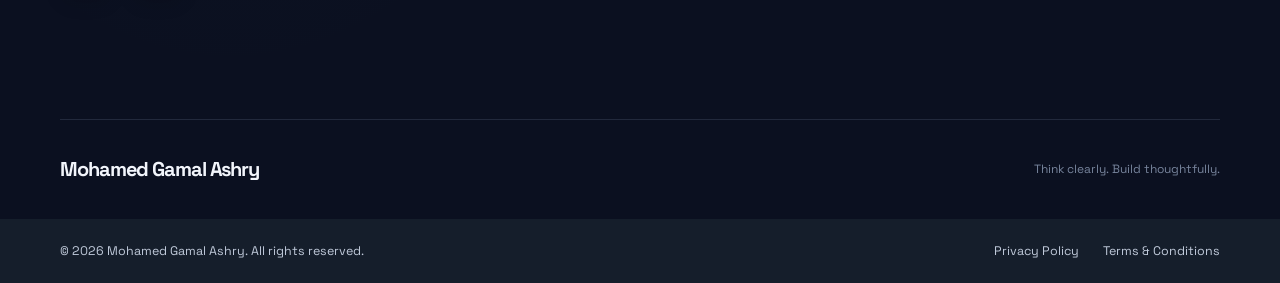
==== commit 55e1c1a3: "Add certificates and learning portfolio page Co-authored-by: Copilot <223556219+Copilot@users.norepl" ====
--- a/index.html
+++ b/index.html
@@ -4,11 +4,33 @@
     <meta charset="UTF-8">
     <meta name="viewport" content="width=device-width, initial-scale=1">
     <meta name="theme-color" content="#0b1020">
-    <meta name="description" content="Mohamed Gamal Ashry thinks, engineers, and builds at the intersection of systems, software, AI, and business.">
+    <meta name="description" content="Mohamed Gamal Ashry connects systems thinking, software engineering, applied AI, and product strategy to solve complex problems and build useful solutions.">
+    <link rel="canonical" href="https://mgashry.com/">
     <meta property="og:type" content="website">
-    <meta property="og:title" content="Mohamed Gamal Ashry">
-    <meta property="og:description" content="Understanding complex problems and building better solutions at the intersection of systems, software, AI, and business.">
-    <title>Mohamed Gamal Ashry</title>
+    <meta property="og:site_name" content="Mohamed Gamal Ashry">
+    <meta property="og:url" content="https://mgashry.com/">
+    <meta property="og:title" content="Mohamed Gamal Ashry | Systems, Software &amp; Applied AI">
+    <meta property="og:description" content="Systems thinking, software engineering, applied AI, and product strategy for solving complex problems and building useful solutions.">
+    <title>Mohamed Gamal Ashry | Systems, Software &amp; Applied AI</title>
+    <script type="application/ld+json">
+        {
+            "@context": "https://schema.org",
+            "@type": "Person",
+            "@id": "https://mgashry.com/#person",
+            "name": "Mohamed Gamal Ashry",
+            "url": "https://mgashry.com/",
+            "description": "Connects systems thinking, software engineering, applied AI, and product strategy to solve complex problems and build useful solutions.",
+            "knowsAbout": [
+                "Systems thinking",
+                "Software engineering",
+                "Applied artificial intelligence",
+                "Product strategy"
+            ],
+            "sameAs": [
+                "https://www.linkedin.com/in/mohamedgamalashry"
+            ]
+        }
+    </script>
     <link rel="preconnect" href="https://fonts.googleapis.com">
     <link rel="preconnect" href="https://fonts.gstatic.com" crossorigin>
     <link href="https://fonts.googleapis.com/css2?family=DM+Mono:wght@400;500&family=Space+Grotesk:wght@400;500;600;700&display=swap" rel="stylesheet">
@@ -27,6 +49,7 @@
             <a href="#about">About</a>
             <a href="#focus">What I do</a>
             <a href="projects.html">Projects</a>
+            <a href="certificates.html">Certificates</a>
             <a class="nav-contact" href="#contact">Get in touch <span aria-hidden="true">↗</span></a>
         </nav>
     </header>
--- a/style.css
+++ b/style.css
@@ -1441,7 +1441,7 @@
 .back-to-top {
     position: fixed;
     z-index: 8;
-    right: max(24px, calc((100vw - 1160px) / 2));
+    right: max(-7px, calc((100vw - 1160px) / 2 - 63px));
     bottom: 28px;
     display: grid;
     width: 54px;
@@ -1635,6 +1635,13 @@
     box-shadow: 0 0 12px rgba(131, 170, 255, 0.8);
 }
 
+.certificate-status {
+    position: relative;
+    top: auto;
+    left: auto;
+    margin: 0 auto;
+}
+
 .coming-soon-content h1 {
     margin: 1.4rem 0 0;
     font-size: clamp(3rem, 8vw, 6.25rem);
@@ -1661,6 +1668,37 @@
     color: var(--muted);
     font-size: 0.95rem;
     line-height: 1.8;
+}
+
+.certificate-types {
+    display: grid;
+    grid-template-columns: repeat(3, minmax(0, 1fr));
+    gap: 0.85rem;
+    margin-top: 2rem;
+    text-align: left;
+}
+
+.certificate-type {
+    min-width: 0;
+    padding: 1.15rem;
+    border: 1px solid rgba(131, 170, 255, 0.17);
+    border-radius: 14px;
+    background: linear-gradient(145deg, rgba(21, 32, 52, 0.86), rgba(12, 19, 34, 0.9));
+}
+
+.certificate-type h2 {
+    margin: 0;
+    color: var(--text);
+    font-size: 0.95rem;
+    font-weight: 500;
+    letter-spacing: -0.025em;
+}
+
+.certificate-type p {
+    margin: 0.45rem 0 0;
+    color: var(--muted);
+    font-size: 0.75rem;
+    line-height: 1.65;
 }
 
 .coming-soon-steps {
@@ -1682,11 +1720,16 @@
 .coming-soon-actions {
     display: flex;
     justify-content: center;
+    gap: 1rem;
     margin-top: 2rem;
 }
 
 .coming-soon-actions .button {
     min-width: 170px;
+}
+
+.coming-soon-actions .text-link {
+    align-self: center;
 }
 
 @keyframes rocket-hover {
@@ -2299,6 +2342,16 @@
         font-size: 0.88rem;
     }
 
+    .certificate-types {
+        grid-template-columns: 1fr;
+        gap: 0.65rem;
+        margin-top: 1.5rem;
+    }
+
+    .certificate-type {
+        padding: 1rem;
+    }
+
     .coming-soon-steps {
         gap: 0.55rem;
         font-size: 0.49rem;
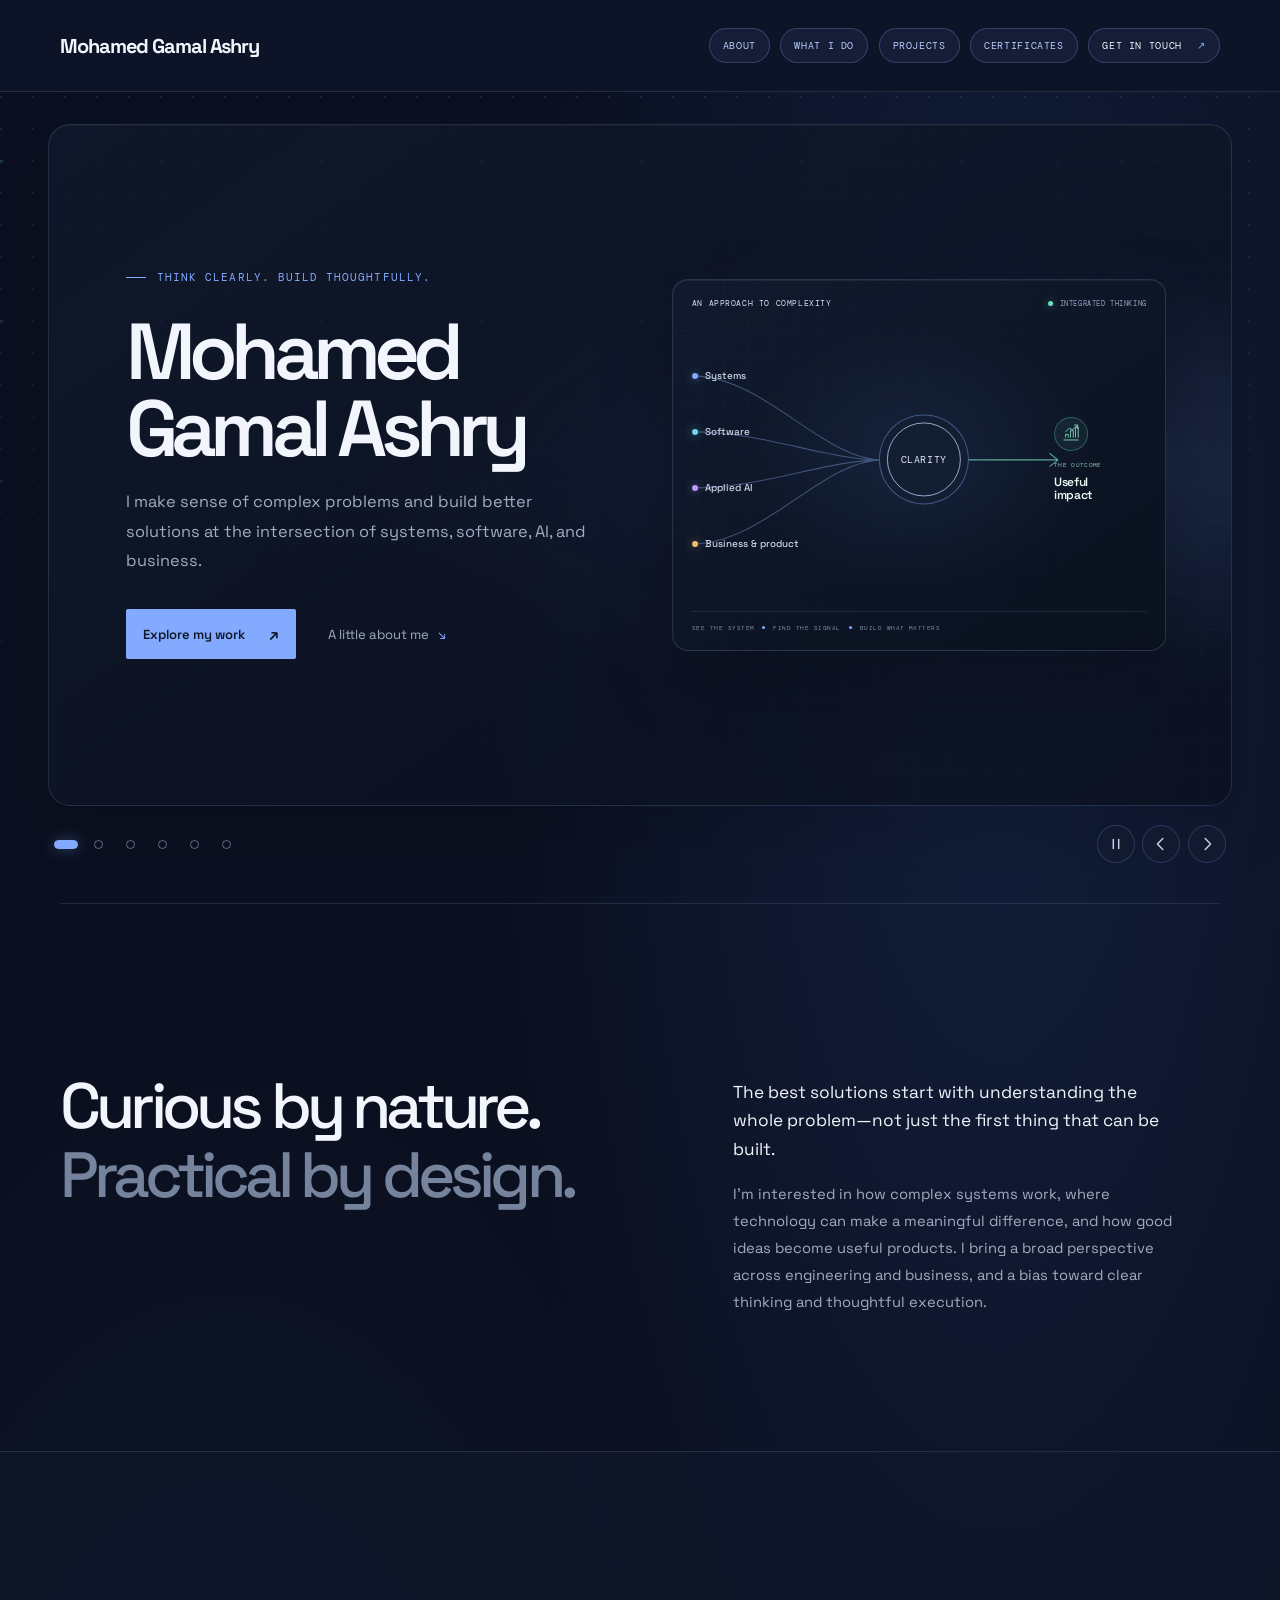
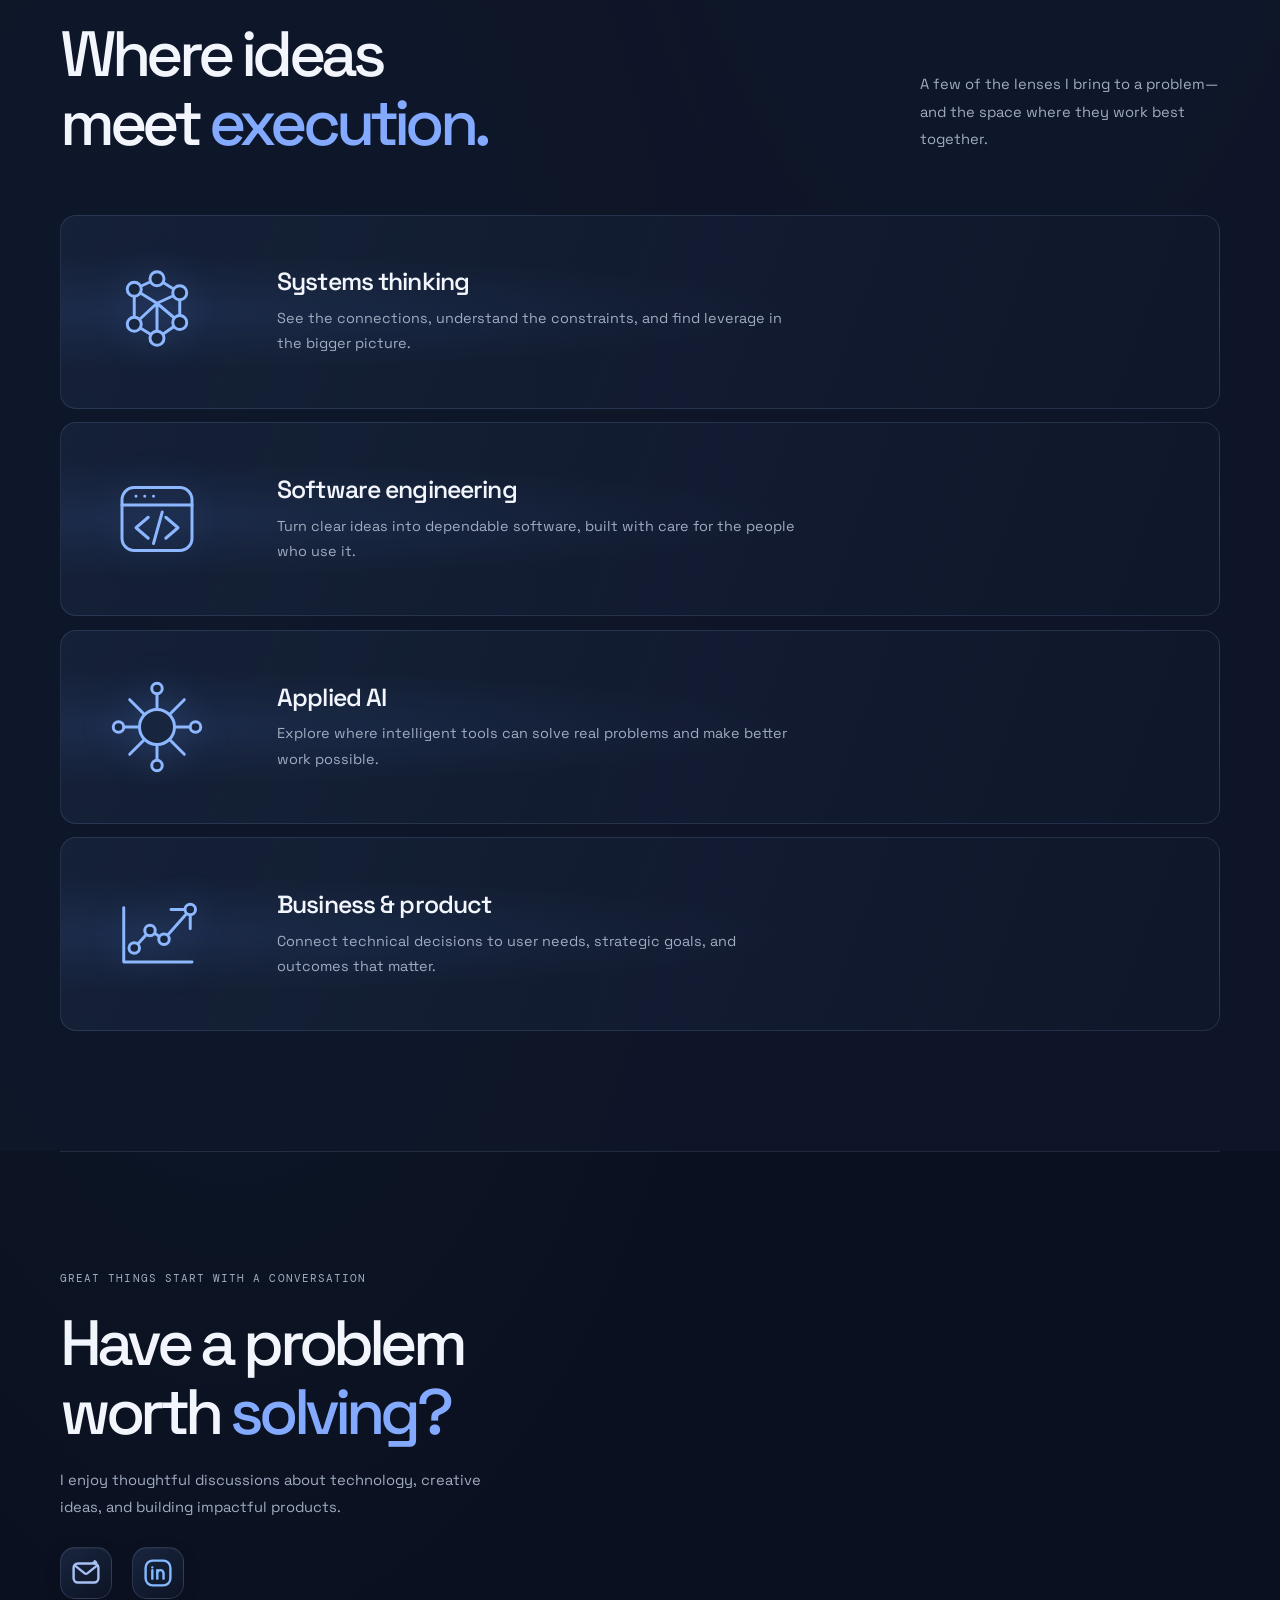
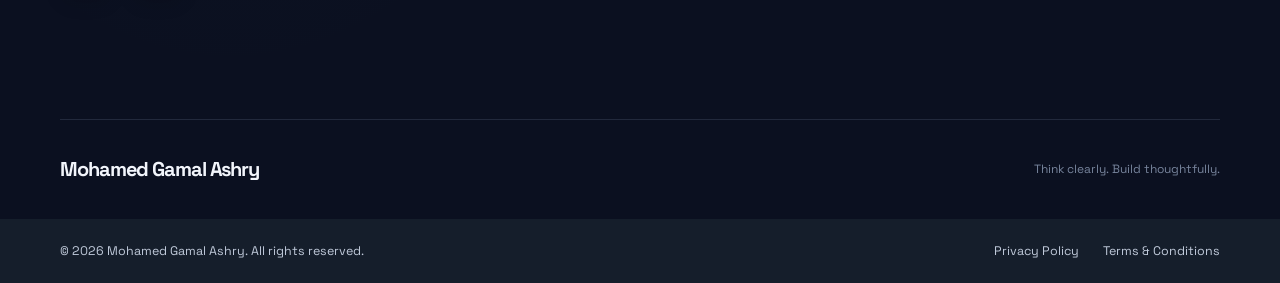
==== commit c753661a: "Refine portfolio slide visuals Co-authored-by: Copilot <223556219+Copilot@users.noreply.github.com>" ====
--- a/index.html
+++ b/index.html
@@ -81,17 +81,9 @@
                                         <span class="discipline-ai"><i></i>Applied AI</span>
                                         <span class="discipline-product"><i></i>Business &amp; product</span>
                                     </div>
-                                    <svg class="approach-connections" viewBox="0 0 480 250" fill="none">
-                                        <path d="M128 34h34q28 0 48 24l35 42m-117-37h39q26 0 44 21l34 32m-117 12h117m-117 37h39q26 0 44-21l34-32m-117 61h34q28 0 48-24l35-42m0 0h110"></path>
-                                        <circle cx="128" cy="34" r="3"></circle>
-                                        <circle cx="128" cy="63" r="3"></circle>
-                                        <circle cx="128" cy="125" r="3"></circle>
-                                        <circle cx="128" cy="187" r="3"></circle>
-                                        <circle cx="128" cy="216" r="3"></circle>
-                                        <circle cx="245" cy="125" r="31"></circle>
-                                        <circle cx="245" cy="125" r="23"></circle>
-                                        <circle class="approach-core-dot" cx="245" cy="125" r="4"></circle>
-                                        <path class="approach-outcome-line" d="M276 125h110m-9-6 9 6-9 6"></path>
+                                    <svg class="approach-connections" viewBox="0 0 480 250" preserveAspectRatio="none" fill="none">
+                                        <path d="M0 50 C76 50 137 125 201 125 M0 100 C77 100 140 125 201 125 M0 150 C77 150 140 125 201 125 M0 200 C76 200 137 125 201 125"></path>
+                                        <path class="approach-outcome-line" d="M289 125h97m-9-6 9 6-9 6"></path>
                                     </svg>
                                     <div class="approach-core-label">CLARITY</div>
                                     <div class="approach-outcome">
@@ -118,22 +110,66 @@
                             <p class="journey-note">Map relationships. Reveal constraints. Make better decisions.</p>
                         </div>
                         <div class="journey-visual network-visual" aria-hidden="true">
-                            <svg viewBox="0 0 420 340" fill="none">
-                                <path class="network-path" d="m112 95 93-44 104 62-8 116-102 58-96-54 9-138Zm93-44-1 186m-92-142 188 134m9-116L103 233m-86-80 104-58m196 18 76-43m-84 159 78 47m-206 31-48 39m138-18 6 70"></path>
-                                <circle class="network-point point-blue" cx="112" cy="95" r="13"></circle>
-                                <circle class="network-point point-cyan" cx="205" cy="51" r="17"></circle>
-                                <circle class="network-point point-violet" cx="309" cy="113" r="13"></circle>
-                                <circle class="network-point point-blue" cx="301" cy="229" r="18"></circle>
-                                <circle class="network-point point-gold" cx="199" cy="287" r="13"></circle>
-                                <circle class="network-point point-cyan" cx="103" cy="233" r="17"></circle>
-                                <circle class="network-point point-violet" cx="205" cy="144" r="9"></circle>
-                                <circle class="network-point point-blue" cx="17" cy="153" r="6"></circle>
-                                <circle class="network-point point-cyan" cx="385" cy="70" r="7"></circle>
-                                <circle class="network-point point-gold" cx="379" cy="276" r="7"></circle>
-                                <circle class="network-point point-violet" cx="151" cy="356" r="6"></circle>
-                                <circle class="network-point point-blue" cx="205" cy="357" r="6"></circle>
-                            </svg>
-                            <span class="visual-caption">EVERYTHING IS CONNECTED</span>
+                            <svg class="systems-map" viewBox="0 0 480 340" fill="none">
+                                <defs>
+                                    <pattern id="systems-grid" width="24" height="24" patternUnits="userSpaceOnUse">
+                                        <path d="M24 0H0v24" class="systems-grid-line"></path>
+                                    </pattern>
+                                    <marker id="systems-arrow" markerWidth="7" markerHeight="7" refX="5.5" refY="3.5" orient="auto">
+                                        <path d="m1 1 4 2.5L1 6" class="systems-arrowhead"></path>
+                                    </marker>
+                                </defs>
+                                <rect class="systems-map-surface" x="1" y="1" width="478" height="338" rx="18"></rect>
+                                <rect x="1" y="1" width="478" height="338" rx="18" fill="url(#systems-grid)"></rect>
+                                <text class="systems-map-kicker" x="25" y="31">SYSTEM MAP</text>
+                                <circle class="systems-live-dot" cx="355" cy="27" r="3"></circle>
+                                <text class="systems-map-status" x="366" y="30">FEEDBACK LOOP ACTIVE</text>
+                                <path class="systems-flow" d="M165 107H315" marker-end="url(#systems-arrow)"></path>
+                                <path class="systems-flow" d="M384 140V198" marker-end="url(#systems-arrow)"></path>
+                                <path class="systems-flow" d="M315 231H165" marker-end="url(#systems-arrow)"></path>
+                                <path class="systems-flow" d="M96 198V140" marker-end="url(#systems-arrow)"></path>
+                                <text class="systems-flow-label" x="239" y="98" text-anchor="middle">INFLUENCE</text>
+                                <text class="systems-flow-label" x="396" y="172">EFFECT</text>
+                                <text class="systems-flow-label" x="240" y="250" text-anchor="middle">FEEDBACK</text>
+                                <text class="systems-flow-label" x="26" y="172">NEEDS</text>
+                                <path class="systems-leverage-link" d="M240 122v18m0 58v18"></path>
+                                <circle class="systems-leverage-halo" cx="240" cy="169" r="38"></circle>
+                                <circle class="systems-leverage-core" cx="240" cy="169" r="27"></circle>
+                                <path class="systems-leverage-spark" d="m240 155 3.5 10.5L254 169l-10.5 3.5L240 183l-3.5-10.5L226 169l10.5-3.5L240 155Z"></path>
+                                <text class="systems-leverage-label" x="240" y="210" text-anchor="middle">LEVERAGE POINT</text>
+                                <g class="systems-node systems-node-people">
+                                    <rect x="27" y="76" width="138" height="64" rx="11"></rect>
+                                    <circle class="systems-node-icon" cx="48" cy="101" r="7"></circle>
+                                    <path class="systems-node-icon" d="M37 120c1.5-7 5-10 11-10s9.5 3 11 10"></path>
+                                    <text class="systems-node-overline" x="67" y="100">PEOPLE</text>
+                                    <text class="systems-node-label" x="67" y="118">Needs &amp; choices</text>
+                                </g>
+                                <g class="systems-node systems-node-process">
+                                    <rect x="315" y="76" width="138" height="64" rx="11"></rect>
+                                    <circle class="systems-node-icon" cx="337" cy="98" r="4"></circle>
+                                    <circle class="systems-node-icon" cx="348" cy="108" r="4"></circle>
+                                    <circle class="systems-node-icon" cx="337" cy="119" r="4"></circle>
+                                    <path class="systems-node-icon" d="m340 101 5 5m-5 9 5-5"></path>
+                                    <text class="systems-node-overline" x="361" y="100">PROCESS</text>
+                                    <text class="systems-node-label" x="361" y="118">How work flows</text>
+                                </g>
+                                <g class="systems-node systems-node-outcomes">
+                                    <rect x="315" y="198" width="138" height="64" rx="11"></rect>
+                                    <path class="systems-node-icon" d="M335 242v-12h6v12m4 0v-20h6v20m4 0v-8h6v8"></path>
+                                    <text class="systems-node-overline" x="367" y="222">OUTCOMES</text>
+                                    <text class="systems-node-label" x="367" y="240">What changes</text>
+                                </g>
+                                <g class="systems-node systems-node-technology">
+                                    <rect x="27" y="198" width="138" height="64" rx="11"></rect>
+                                    <rect class="systems-node-icon" x="37" y="216" width="22" height="16" rx="2"></rect>
+                                    <path class="systems-node-icon" d="M42 237h12m-6-5v5"></path>
+                                    <text class="systems-node-overline" x="67" y="222">TECHNOLOGY</text>
+                                    <text class="systems-node-label" x="67" y="240">Tools &amp; systems</text>
+                                </g>
+                                <path class="systems-map-divider" d="M24 289h432"></path>
+                                <text class="systems-map-footer" x="25" y="311">CHANGE ONE PART. WATCH THE WHOLE SYSTEM RESPOND.</text>
+                            </svg>
+                            <span class="visual-caption">SEE THE CONNECTIONS. FIND THE LEVERAGE.</span>
                         </div>
                     </article>
 
@@ -202,14 +238,16 @@
                             <p class="journey-note">Start with people. Align on outcomes. Deliver lasting value.</p>
                         </div>
                         <div class="journey-visual product-visual" aria-hidden="true">
-                            <div class="product-axis"><span>USER VALUE</span><span>BUSINESS GOALS</span></div>
                             <div class="product-diagram">
+                                <svg class="product-connections" viewBox="0 0 340 340" fill="none">
+                                    <path d="M52 105C69 155 119 184 170 220M170 105v115m118-115c-17 50-67 79-118 115"></path>
+                                </svg>
                                 <div class="product-circle circle-user"><span>USER<br>NEEDS</span></div>
                                 <div class="product-circle circle-tech"><span>TECH<br>CAPABILITY</span></div>
                                 <div class="product-circle circle-business"><span>BUSINESS<br>VALUE</span></div>
-                                <div class="product-center"><span>THE<br>RIGHT<br>PRODUCT</span></div>
+                                <div class="product-center"><span>USEFUL<br>PRODUCT</span></div>
                             </div>
-                            <span class="visual-caption">ALIGN THE PARTS. CREATE VALUE.</span>
+                            <span class="visual-caption">ALIGN CUSTOMER NEEDS, CAPABILITY &amp; VALUE.</span>
                         </div>
                     </article>
 
--- a/style.css
+++ b/style.css
@@ -453,7 +453,10 @@
 
 .approach-panel {
     position: absolute;
-    width: 100%;
+    top: 50%;
+    left: 50%;
+    width: calc(100% + 24px);
+    max-width: 520px;
     padding: 1.15rem;
     overflow: hidden;
     border: 1px solid rgba(145, 177, 235, 0.2);
@@ -462,6 +465,7 @@
         radial-gradient(ellipse at 50% 48%, rgba(79, 118, 194, 0.13), transparent 50%),
         linear-gradient(145deg, rgba(17, 27, 46, 0.98), rgba(10, 17, 30, 0.98));
     box-shadow: 0 26px 70px rgba(0, 0, 0, 0.28), inset 0 1px 0 rgba(255, 255, 255, 0.05);
+    transform: translate(-50%, -50%);
 }
 
 .approach-panel::before {
@@ -512,21 +516,23 @@
 .approach-diagram {
     position: relative;
     display: grid;
-    min-height: 250px;
+    min-height: 280px;
     grid-template-columns: 31% 1fr 22%;
     align-items: center;
     margin-block: 0.7rem;
 }
 
 .approach-disciplines {
-    position: relative;
+    position: absolute;
+    inset: 0;
     z-index: 1;
-    grid-column: 1;
-    display: grid;
-    gap: 1.15rem;
+    pointer-events: none;
 }
 
 .approach-disciplines span {
+    position: absolute;
+    top: var(--discipline-y);
+    left: 0;
     display: flex;
     min-width: 0;
     align-items: center;
@@ -535,6 +541,8 @@
     font-size: 0.62rem;
     font-weight: 500;
     line-height: 1.2;
+    white-space: nowrap;
+    transform: translateY(-50%);
 }
 
 .approach-disciplines i {
@@ -548,18 +556,22 @@
 
 .discipline-systems {
     --discipline-accent: #83aaff;
+    --discipline-y: 20%;
 }
 
 .discipline-software {
     --discipline-accent: #65d9e9;
+    --discipline-y: 40%;
 }
 
 .discipline-ai {
     --discipline-accent: #bd9aff;
+    --discipline-y: 60%;
 }
 
 .discipline-product {
     --discipline-accent: #f2bb72;
+    --discipline-y: 80%;
 }
 
 .approach-connections {
@@ -568,49 +580,12 @@
     width: 100%;
     height: 100%;
     overflow: visible;
+    pointer-events: none;
 }
 
 .approach-connections path {
     stroke: rgba(137, 174, 238, 0.38);
     stroke-width: 1;
-}
-
-.approach-connections circle {
-    fill: #17243a;
-    stroke: #83aaff;
-    stroke-width: 1.5;
-}
-
-.approach-connections circle:nth-of-type(2) {
-    stroke: #65d9e9;
-}
-
-.approach-connections circle:nth-of-type(3) {
-    stroke: #bd9aff;
-}
-
-.approach-connections circle:nth-of-type(4) {
-    stroke: #f2bb72;
-}
-
-.approach-connections circle:nth-of-type(5) {
-    stroke: #73e0bd;
-}
-
-.approach-connections circle:nth-of-type(6) {
-    fill: #131e33;
-    stroke: rgba(131, 170, 255, 0.4);
-}
-
-.approach-connections circle:nth-of-type(7) {
-    fill: none;
-    stroke: rgba(198, 218, 255, 0.72);
-    stroke-width: 1.2;
-}
-
-.approach-connections .approach-core-dot {
-    fill: #a9c8ff;
-    stroke: none;
 }
 
 .approach-connections .approach-outcome-line {
@@ -627,6 +602,30 @@
     font-size: 0.65rem;
     letter-spacing: 0.06em;
     transform: translate(-50%, -50%);
+}
+
+.approach-core-label::before,
+.approach-core-label::after {
+    position: absolute;
+    top: 50%;
+    left: 50%;
+    aspect-ratio: 1;
+    border-radius: 50%;
+    content: "";
+    pointer-events: none;
+    transform: translate(-50%, -50%);
+}
+
+.approach-core-label::before {
+    width: 88px;
+    border: 1px solid rgba(131, 170, 255, 0.4);
+    background: #131e33;
+    z-index: -1;
+}
+
+.approach-core-label::after {
+    width: 72px;
+    border: 1.2px solid rgba(198, 218, 255, 0.72);
 }
 
 .approach-outcome {
@@ -690,10 +689,132 @@
     width: min(100%, 420px);
 }
 
-.network-path {
-    stroke: rgba(140, 175, 243, 0.36);
-    stroke-dasharray: 5 7;
+.systems-map .systems-map-surface {
+    fill: rgba(12, 20, 36, 0.92);
+    stroke: rgba(131, 170, 255, 0.24);
+}
+
+.systems-map .systems-grid-line {
+    stroke: rgba(131, 170, 255, 0.045);
     stroke-width: 1;
+}
+
+.systems-map-kicker,
+.systems-map-status,
+.systems-flow-label,
+.systems-node-overline,
+.systems-map-footer,
+.systems-leverage-label {
+    font-family: var(--mono);
+    letter-spacing: 0.08em;
+}
+
+.systems-map-kicker {
+    fill: #d7e4fa;
+    font-size: 8px;
+}
+
+.systems-map-status {
+    fill: #8294af;
+    font-size: 6px;
+}
+
+.systems-live-dot {
+    fill: #73e0bd;
+    filter: drop-shadow(0 0 4px rgba(115, 224, 189, 0.8));
+}
+
+.systems-flow {
+    stroke: rgba(131, 170, 255, 0.65);
+    stroke-width: 1.5;
+}
+
+.systems-arrowhead {
+    fill: none;
+    stroke: #a9c5ff;
+    stroke-linecap: round;
+    stroke-linejoin: round;
+    stroke-width: 1.2;
+}
+
+.systems-flow-label {
+    fill: #7385a1;
+    font-size: 5.5px;
+}
+
+.systems-leverage-link {
+    stroke: rgba(115, 224, 189, 0.56);
+    stroke-dasharray: 2 4;
+}
+
+.systems-leverage-halo {
+    fill: rgba(115, 224, 189, 0.045);
+    stroke: rgba(115, 224, 189, 0.16);
+}
+
+.systems-leverage-core {
+    fill: #152b35;
+    stroke: #73e0bd;
+    stroke-width: 1.2;
+    filter: drop-shadow(0 0 10px rgba(115, 224, 189, 0.16));
+}
+
+.systems-leverage-spark {
+    fill: none;
+    stroke: #a3f0d5;
+    stroke-linecap: round;
+    stroke-linejoin: round;
+    stroke-width: 1.3;
+}
+
+.systems-leverage-label {
+    fill: #9adbc5;
+    font-size: 5px;
+}
+
+.systems-node rect:first-child {
+    fill: rgba(20, 31, 51, 0.95);
+    stroke: rgba(131, 170, 255, 0.28);
+}
+
+.systems-node-overline {
+    fill: #dce7f8;
+    font-size: 7px;
+}
+
+.systems-node-label {
+    fill: #8596b0;
+    font-family: var(--sans);
+    font-size: 8px;
+}
+
+.systems-node-icon {
+    fill: none;
+    stroke: #83aaff;
+    stroke-linecap: round;
+    stroke-linejoin: round;
+    stroke-width: 1.4;
+}
+
+.systems-node-process .systems-node-icon {
+    stroke: #65d9e9;
+}
+
+.systems-node-technology .systems-node-icon {
+    stroke: #bd9aff;
+}
+
+.systems-node-outcomes .systems-node-icon {
+    stroke: #f2bb72;
+}
+
+.systems-map-divider {
+    stroke: rgba(161, 189, 234, 0.14);
+}
+
+.systems-map-footer {
+    fill: #7788a5;
+    font-size: 6px;
 }
 
 .network-point {
@@ -887,64 +1008,72 @@
     min-height: 410px;
 }
 
-.product-axis {
-    position: absolute;
-    top: 10%;
-    right: 0;
-    left: 0;
-    display: flex;
-    justify-content: space-between;
-    color: #9a8c78;
-    font-family: var(--mono);
-    font-size: 0.5rem;
-    letter-spacing: 0.08em;
-}
-
 .product-diagram {
     position: relative;
     width: min(88%, 340px);
     aspect-ratio: 1;
 }
 
+.product-connections {
+    position: absolute;
+    inset: 0;
+    width: 100%;
+    height: 100%;
+    overflow: visible;
+}
+
+.product-connections path {
+    stroke: rgba(201, 182, 155, 0.62);
+    stroke-width: 1.4;
+}
+
 .product-circle {
     position: absolute;
+    z-index: 1;
+    top: 0;
     display: grid;
-    width: 62%;
+    width: 30%;
     aspect-ratio: 1;
     place-items: center;
     border: 1px solid color-mix(in srgb, var(--circle-color) 64%, transparent);
     border-radius: 50%;
     background: color-mix(in srgb, var(--circle-color) 10%, transparent);
     color: #eee5d8;
+}
+
+.product-circle span {
+    display: block;
+    width: 92%;
     font-family: var(--mono);
-    font-size: 0.56rem;
-    letter-spacing: 0.08em;
-    line-height: 1.7;
+    font-size: clamp(0.52rem, 0.75vw, 0.68rem);
+    letter-spacing: 0.04em;
+    line-height: 1.45;
     text-align: center;
 }
 
 .circle-user {
     --circle-color: #83aaff;
-    top: 0;
-    left: 19%;
+    left: 1%;
 }
 
 .circle-tech {
     --circle-color: #65d9e9;
-    bottom: 2%;
-    left: 0;
+    left: 35%;
+}
+
+.circle-tech span {
+    letter-spacing: 0;
 }
 
 .circle-business {
     --circle-color: #f2bb72;
-    right: 0;
-    bottom: 2%;
+    right: 1%;
 }
 
 .product-center {
     position: absolute;
     z-index: 1;
-    top: 39%;
+    top: 62%;
     left: 37%;
     display: grid;
     width: 26%;
@@ -956,8 +1085,8 @@
     box-shadow: 0 0 28px rgba(242, 187, 114, 0.16);
     color: #ffe0b2;
     font-family: var(--mono);
-    font-size: 0.49rem;
-    line-height: 1.4;
+    font-size: clamp(0.56rem, 0.7vw, 0.66rem);
+    line-height: 1.5;
     text-align: center;
 }
 
@@ -1567,6 +1696,14 @@
     filter: drop-shadow(0 12px 20px rgba(81, 130, 222, 0.28));
 }
 
+.certificate-illustration {
+    position: relative;
+    z-index: 1;
+    width: 96px;
+    height: 96px;
+    filter: drop-shadow(0 12px 20px rgba(81, 130, 222, 0.24));
+}
+
 .rocket-flame {
     transform-origin: 32px 69px;
     animation: rocket-flame 450ms ease-in-out infinite alternate;
@@ -1728,8 +1865,50 @@
     min-width: 170px;
 }
 
-.coming-soon-actions .text-link {
-    align-self: center;
+.certificate-actions {
+    display: flex;
+    justify-content: center;
+    flex-wrap: wrap;
+    gap: 0.65rem;
+    margin-top: 2rem;
+}
+
+.certificate-action {
+    display: inline-flex;
+    min-height: 42px;
+    align-items: center;
+    justify-content: center;
+    gap: 0.45rem;
+    padding: 0.62rem 0.82rem;
+    border: 1px solid rgba(131, 170, 255, 0.26);
+    border-radius: 999px;
+    background: rgba(131, 170, 255, 0.07);
+    color: #b9ceff;
+    font-family: var(--mono);
+    font-size: 0.65rem;
+    letter-spacing: 0.06em;
+    text-transform: uppercase;
+    white-space: nowrap;
+    transition: color 160ms ease, border-color 160ms ease, background 160ms ease, box-shadow 160ms ease, transform 160ms ease;
+}
+
+.certificate-action:hover,
+.certificate-action:focus-visible {
+    border-color: rgba(153, 136, 255, 0.82);
+    background: linear-gradient(135deg, rgba(131, 170, 255, 0.24), rgba(139, 111, 255, 0.22));
+    box-shadow: inset 0 1px 0 rgba(255, 255, 255, 0.1), 0 0 18px rgba(111, 132, 255, 0.2);
+    color: var(--text);
+    transform: translateY(-1px);
+}
+
+.certificate-action span {
+    color: var(--blue);
+    transition: transform 160ms ease;
+}
+
+.certificate-action:hover span,
+.certificate-action:focus-visible span {
+    transform: translate(2px, -2px);
 }
 
 @keyframes rocket-hover {
@@ -2246,12 +2425,8 @@
     }
 
     .approach-diagram {
-        min-height: 230px;
+        min-height: 250px;
         margin-block: 0.35rem;
-    }
-
-    .approach-disciplines {
-        gap: 1rem;
     }
 
     .approach-disciplines span {
@@ -2265,7 +2440,17 @@
     }
 
     .approach-core-label {
-        font-size: 0.54rem;
+        left: 59%;
+        font-size: 0.38rem;
+        letter-spacing: 0.02em;
+    }
+
+    .approach-core-label::before {
+        width: 72px;
+    }
+
+    .approach-core-label::after {
+        width: 60px;
     }
 
     .approach-outcome {
@@ -2392,6 +2577,10 @@
     .coming-soon-steps {
         gap: 0.38rem;
         font-size: 0.43rem;
+    }
+
+    .product-circle span {
+        font-size: 0.48rem;
     }
 
     .hero-actions {
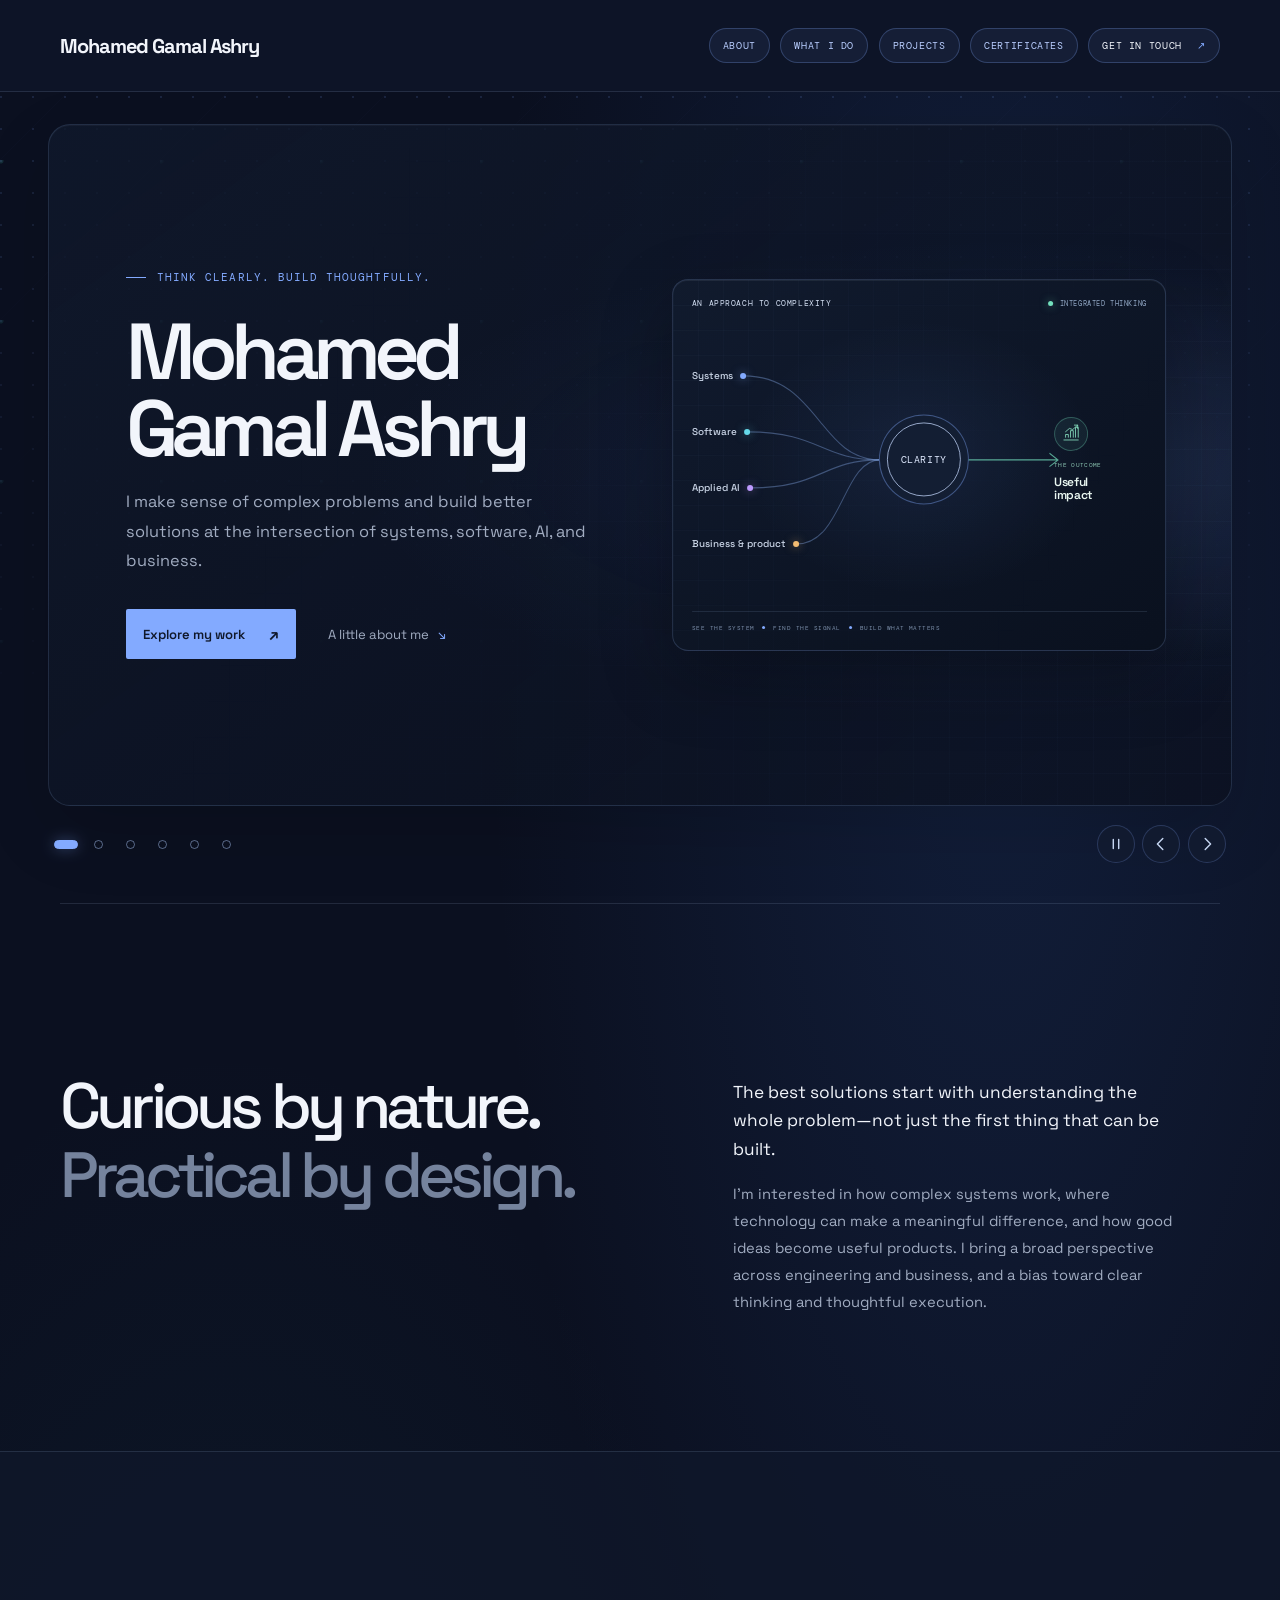
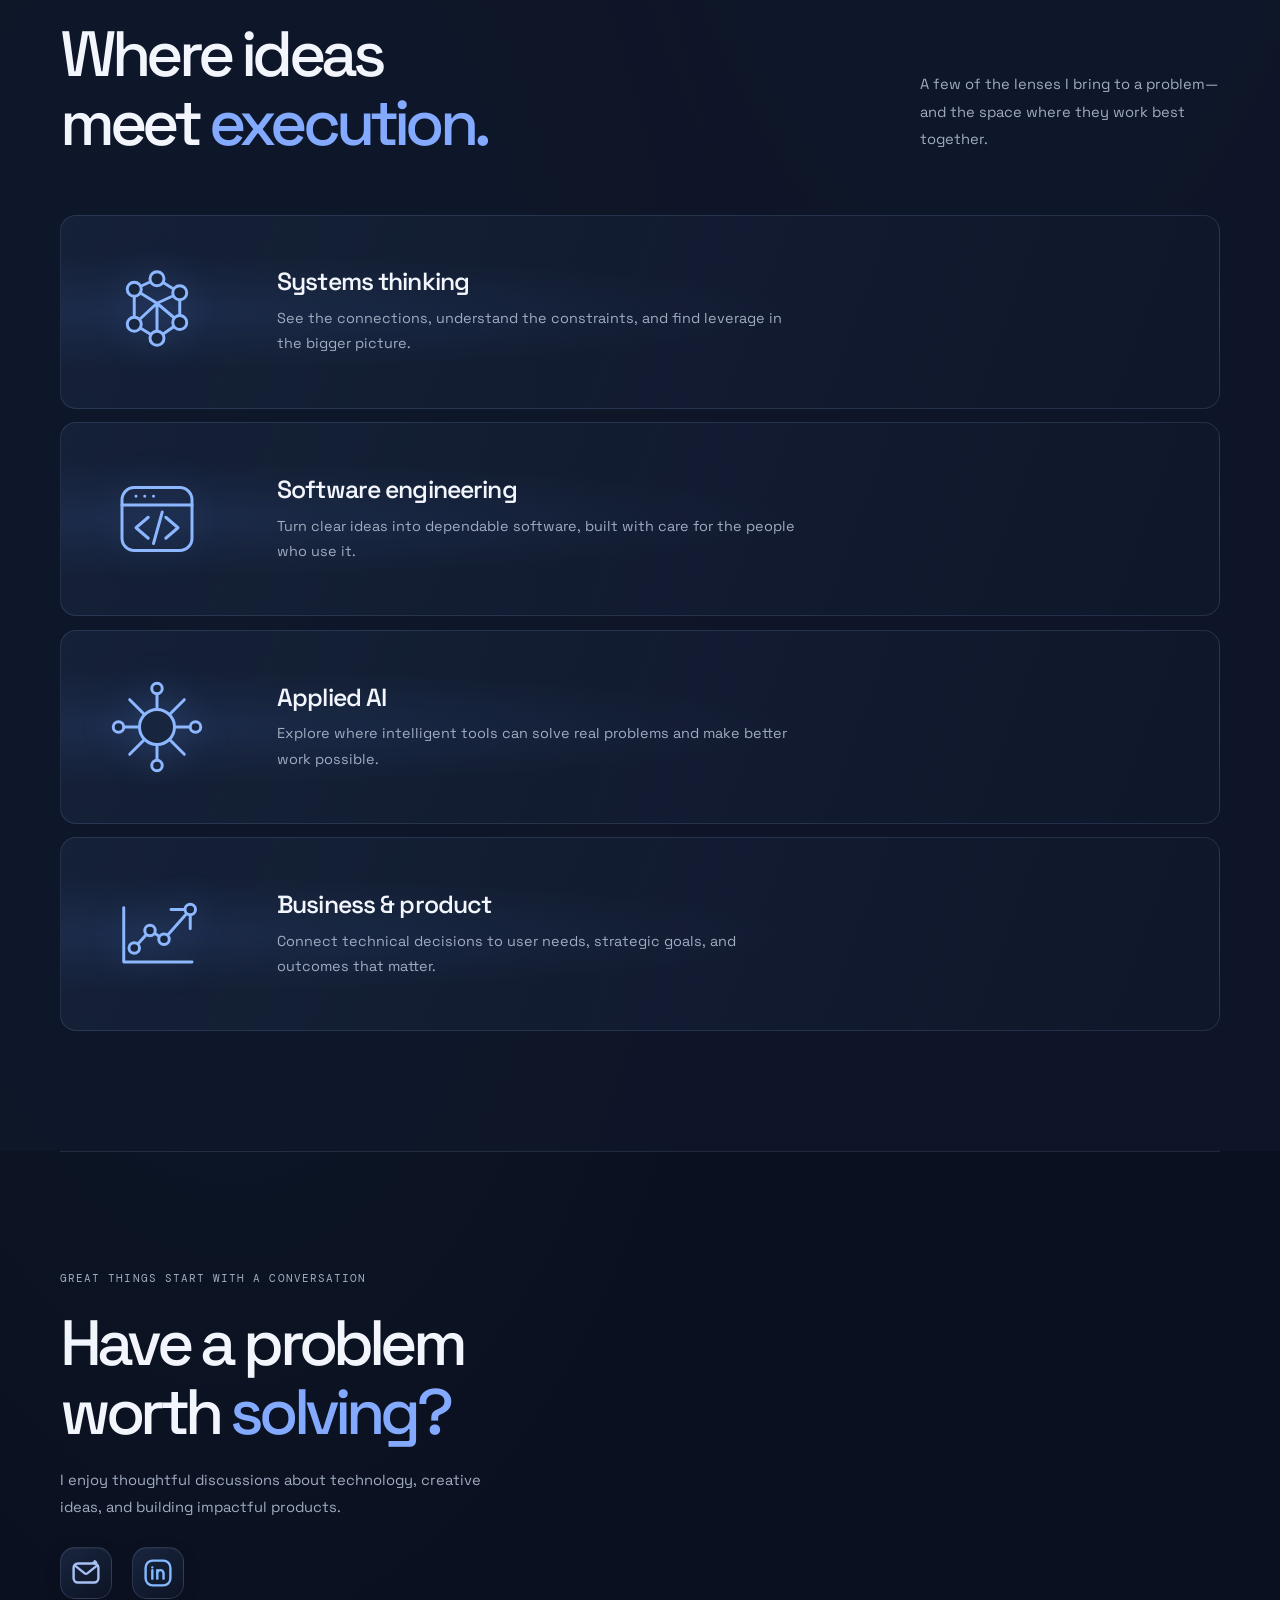
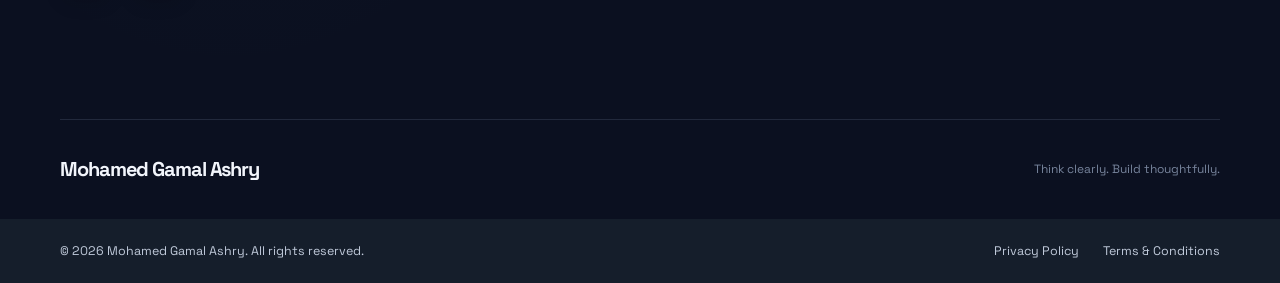
==== commit 4c4ba405: "Align intro diagram labels and connectors Co-authored-by: Copilot <223556219+Copilot@users.noreply.g" ====
--- a/index.html
+++ b/index.html
@@ -76,13 +76,16 @@
                                 </div>
                                 <div class="approach-diagram">
                                     <div class="approach-disciplines">
-                                        <span class="discipline-systems"><i></i>Systems</span>
-                                        <span class="discipline-software"><i></i>Software</span>
-                                        <span class="discipline-ai"><i></i>Applied AI</span>
-                                        <span class="discipline-product"><i></i>Business &amp; product</span>
+                                        <span class="discipline-systems">Systems<i></i></span>
+                                        <span class="discipline-software">Software<i></i></span>
+                                        <span class="discipline-ai">Applied AI<i></i></span>
+                                        <span class="discipline-product">Business &amp; product<i></i></span>
                                     </div>
                                     <svg class="approach-connections" viewBox="0 0 480 250" preserveAspectRatio="none" fill="none">
-                                        <path d="M0 50 C76 50 137 125 201 125 M0 100 C77 100 140 125 201 125 M0 150 C77 150 140 125 201 125 M0 200 C76 200 137 125 201 125"></path>
+                                        <path class="approach-input-line"></path>
+                                        <path class="approach-input-line"></path>
+                                        <path class="approach-input-line"></path>
+                                        <path class="approach-input-line"></path>
                                         <path class="approach-outcome-line" d="M289 125h97m-9-6 9 6-9 6"></path>
                                     </svg>
                                     <div class="approach-core-label">CLARITY</div>
